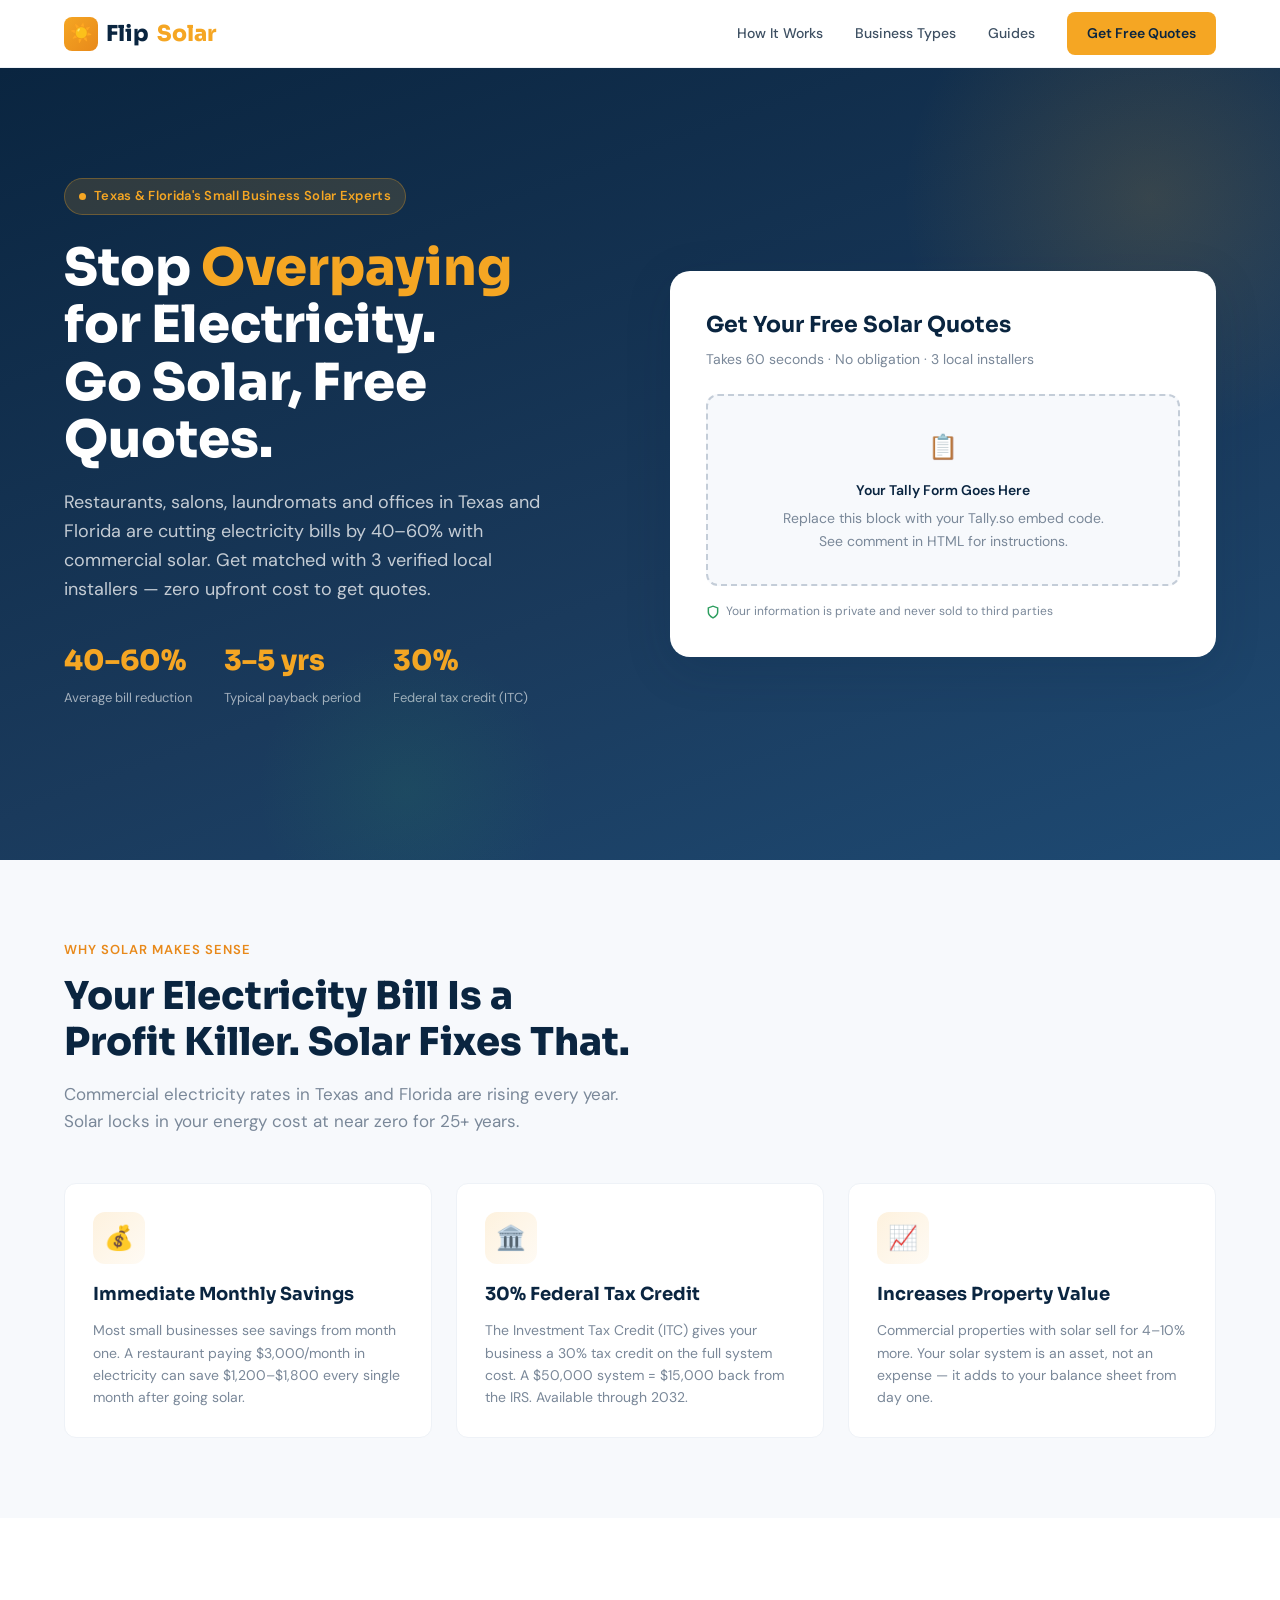
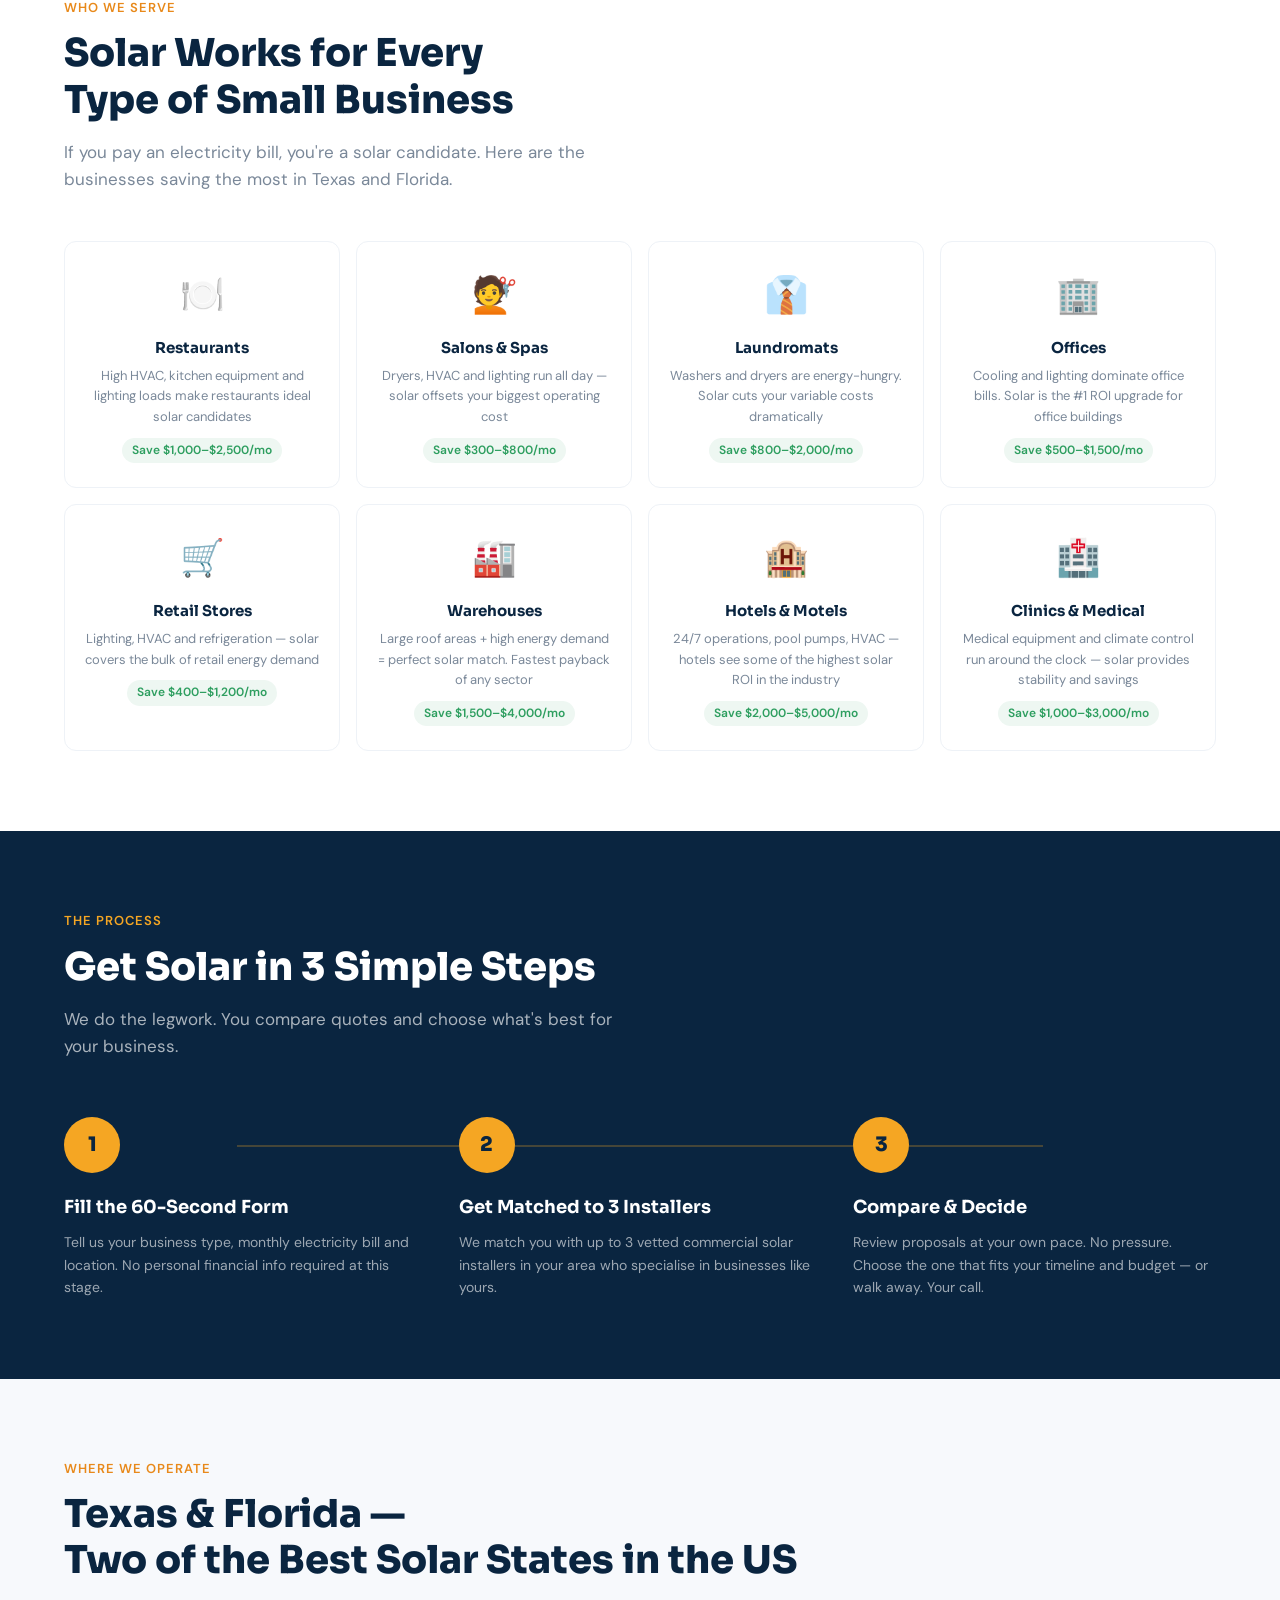
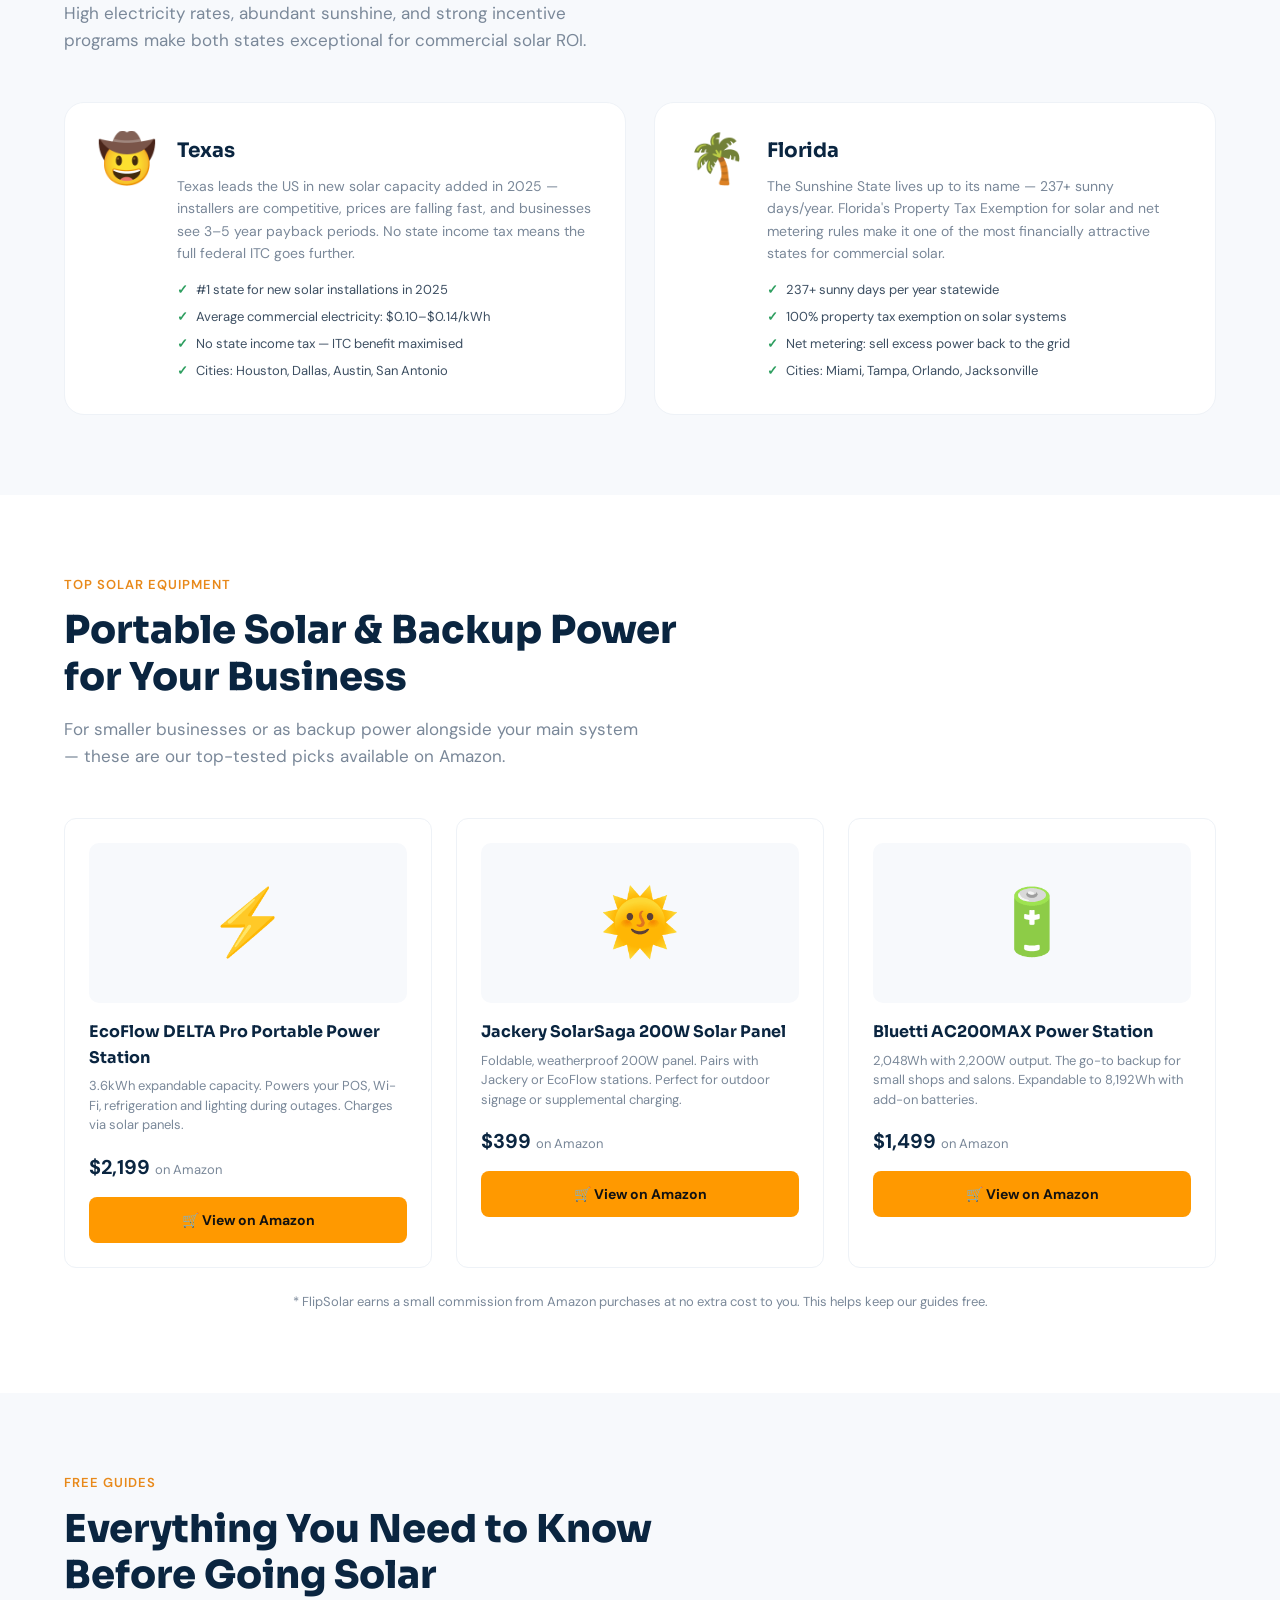
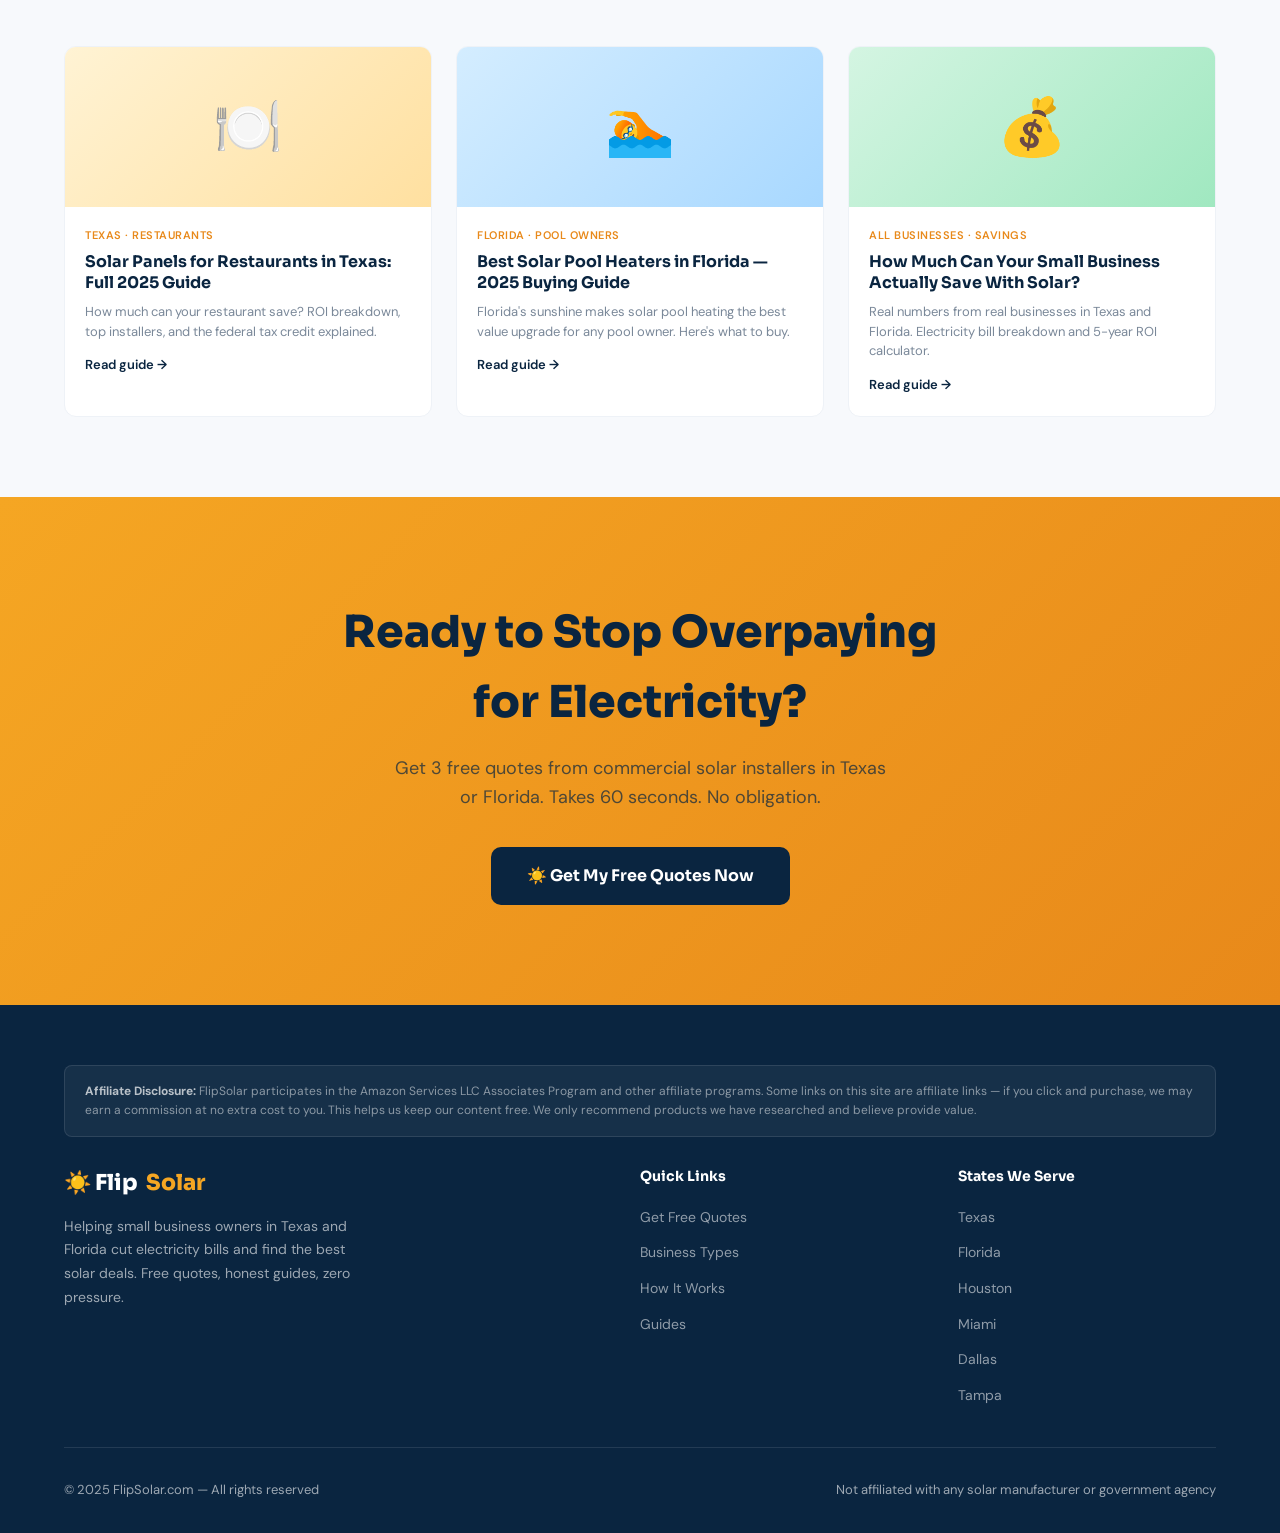
==== index.html @ eba61621 "Add files via upload" ====
<!DOCTYPE html>
<html lang="en">
<head>
  <meta charset="UTF-8" />
  <meta name="viewport" content="width=device-width, initial-scale=1.0" />

  <!-- ═══ SEO META ═══ -->
  <title>FlipSolar — Free Solar Quotes for Small Businesses in Texas & Florida</title>
  <meta name="description" content="Cut your business electricity bill by 40–60% with solar. Get 3 free solar installation quotes for restaurants, salons, laundromats, and offices in Texas and Florida. No upfront cost." />
  <meta name="keywords" content="solar panels for small business Texas, solar energy Florida small business, commercial solar quotes, restaurant solar panels, solar installer Texas, business electricity savings solar" />
  <meta name="robots" content="index, follow" />
  <link rel="canonical" href="https://flipsolar.com/" />

  <!-- Open Graph -->
  <meta property="og:title" content="FlipSolar — Solar Deals for Small Businesses in Texas & Florida" />
  <meta property="og:description" content="Get 3 free solar quotes and cut your business electricity bill by 40–60%. Serving restaurants, salons, offices and more." />
  <meta property="og:url" content="https://flipsolar.com/" />
  <meta property="og:type" content="website" />
  <meta property="og:image" content="https://flipsolar.com/images/og-image.png" />

  <!-- Twitter Card -->
  <meta name="twitter:card" content="summary_large_image" />
  <meta name="twitter:title" content="FlipSolar — Free Solar Quotes for Small Businesses" />
  <meta name="twitter:description" content="Cut your business electricity bill by 40–60% with solar. Get 3 free quotes today." />

  <!-- Schema.org LocalBusiness + WebSite -->
  <script type="application/ld+json">
  {
    "@context": "https://schema.org",
    "@graph": [
      {
        "@type": "WebSite",
        "name": "FlipSolar",
        "url": "https://flipsolar.com",
        "description": "Solar panel deals and free quote service for small businesses in Texas and Florida",
        "potentialAction": {
          "@type": "SearchAction",
          "target": "https://flipsolar.com/blog/?q={search_term_string}",
          "query-input": "required name=search_term_string"
        }
      },
      {
        "@type": "Organization",
        "name": "FlipSolar",
        "url": "https://flipsolar.com",
        "logo": "https://flipsolar.com/images/logo.png",
        "sameAs": []
      }
    ]
  }
  </script>

  <link rel="stylesheet" href="css/style.css" />
  <link rel="icon" href="data:image/svg+xml,<svg xmlns='http://www.w3.org/2000/svg' viewBox='0 0 100 100'><text y='.9em' font-size='90'>☀️</text></svg>" />
</head>
<body>

<!-- ═══ NAV ═══ -->
<nav aria-label="Main navigation">
  <a href="/" class="nav-logo">
    <div class="logo-icon">☀️</div>
    Flip<span>Solar</span>
  </a>
  <div class="nav-links">
    <a href="#how-it-works">How It Works</a>
    <a href="#businesses">Business Types</a>
    <a href="blog/solar-panels-restaurants-texas.html">Guides</a>
    <a href="#get-quotes" class="nav-cta">Get Free Quotes</a>
  </div>
</nav>

<!-- ═══ HERO ═══ -->
<section class="hero" aria-labelledby="hero-heading">
  <div class="hero-content">
    <div class="hero-badge">
      <span class="dot"></span>
      Texas &amp; Florida's Small Business Solar Experts
    </div>

    <h1 id="hero-heading">
      Stop <em>Overpaying</em><br/>
      for Electricity.<br/>
      Go Solar, Free Quotes.
    </h1>

    <p class="hero-sub">
      Restaurants, salons, laundromats and offices in Texas and Florida are cutting electricity bills by 40–60% with commercial solar. Get matched with 3 verified local installers — zero upfront cost to get quotes.
    </p>

    <div class="hero-stats" role="list">
      <div class="hero-stat" role="listitem">
        <span class="val">40–60%</span>
        <span class="label">Average bill reduction</span>
      </div>
      <div class="hero-stat" role="listitem">
        <span class="val">3–5 yrs</span>
        <span class="label">Typical payback period</span>
      </div>
      <div class="hero-stat" role="listitem">
        <span class="val">30%</span>
        <span class="label">Federal tax credit (ITC)</span>
      </div>
    </div>
  </div>

  <!-- LEAD FORM CARD -->
  <div class="form-card" id="get-quotes">
    <div class="form-card-head">
      <h2>Get Your Free Solar Quotes</h2>
      <p>Takes 60 seconds · No obligation · 3 local installers</p>
    </div>

    <!--
      REPLACE THIS BLOCK WITH YOUR TALLY EMBED:
      1. Go to tally.so and create your form
      2. Click Share → Embed → copy the <script> tag
      3. Delete the placeholder div below and paste your script here

      Example:
      <script src="https://tally.so/widgets/embed.js"></script>
      <div data-tally-src="https://tally.so/r/YOURFORMID" ...></div>
    -->
    <div class="tally-embed-placeholder" role="form" aria-label="Solar quote request form">
      <p style="font-size:24px;margin-bottom:12px">📋</p>
      <p style="font-weight:600;color:#0A2540;margin-bottom:6px">Your Tally Form Goes Here</p>
      <p>Replace this block with your Tally.so embed code.<br/>See comment in HTML for instructions.</p>
    </div>

    <div class="form-trust">
      <svg width="14" height="14" viewBox="0 0 24 24" fill="none" stroke="currentColor" stroke-width="2.5" aria-hidden="true"><path d="M12 22s8-4 8-10V5l-8-3-8 3v7c0 6 8 10 8 10z"/></svg>
      Your information is private and never sold to third parties
    </div>
  </div>
</section>

<!-- ═══ WHY SOLAR FOR YOUR BUSINESS ═══ -->
<section class="why-solar" aria-labelledby="why-heading">
  <div class="section-label">Why Solar Makes Sense</div>
  <h2 class="section-title" id="why-heading">Your Electricity Bill Is a<br/>Profit Killer. Solar Fixes That.</h2>
  <p class="section-sub">Commercial electricity rates in Texas and Florida are rising every year. Solar locks in your energy cost at near zero for 25+ years.</p>

  <div class="why-grid" role="list">
    <div class="why-card" role="listitem">
      <div class="why-icon" aria-hidden="true">💰</div>
      <h3>Immediate Monthly Savings</h3>
      <p>Most small businesses see savings from month one. A restaurant paying $3,000/month in electricity can save $1,200–$1,800 every single month after going solar.</p>
    </div>
    <div class="why-card" role="listitem">
      <div class="why-icon" aria-hidden="true">🏛️</div>
      <h3>30% Federal Tax Credit</h3>
      <p>The Investment Tax Credit (ITC) gives your business a 30% tax credit on the full system cost. A $50,000 system = $15,000 back from the IRS. Available through 2032.</p>
    </div>
    <div class="why-card" role="listitem">
      <div class="why-icon" aria-hidden="true">📈</div>
      <h3>Increases Property Value</h3>
      <p>Commercial properties with solar sell for 4–10% more. Your solar system is an asset, not an expense — it adds to your balance sheet from day one.</p>
    </div>
  </div>
</section>

<!-- ═══ BUSINESS TYPES ═══ -->
<section id="businesses" aria-labelledby="biz-heading">
  <div class="section-label">Who We Serve</div>
  <h2 class="section-title" id="biz-heading">Solar Works for Every<br/>Type of Small Business</h2>
  <p class="section-sub">If you pay an electricity bill, you're a solar candidate. Here are the businesses saving the most in Texas and Florida.</p>

  <div class="biz-grid" role="list">
    <div class="biz-card" role="listitem">
      <div class="icon" aria-hidden="true">🍽️</div>
      <h3>Restaurants</h3>
      <p>High HVAC, kitchen equipment and lighting loads make restaurants ideal solar candidates</p>
      <span class="saving">Save $1,000–$2,500/mo</span>
    </div>
    <div class="biz-card" role="listitem">
      <div class="icon" aria-hidden="true">💇</div>
      <h3>Salons &amp; Spas</h3>
      <p>Dryers, HVAC and lighting run all day — solar offsets your biggest operating cost</p>
      <span class="saving">Save $300–$800/mo</span>
    </div>
    <div class="biz-card" role="listitem">
      <div class="icon" aria-hidden="true">👔</div>
      <h3>Laundromats</h3>
      <p>Washers and dryers are energy-hungry. Solar cuts your variable costs dramatically</p>
      <span class="saving">Save $800–$2,000/mo</span>
    </div>
    <div class="biz-card" role="listitem">
      <div class="icon" aria-hidden="true">🏢</div>
      <h3>Offices</h3>
      <p>Cooling and lighting dominate office bills. Solar is the #1 ROI upgrade for office buildings</p>
      <span class="saving">Save $500–$1,500/mo</span>
    </div>
    <div class="biz-card" role="listitem">
      <div class="icon" aria-hidden="true">🛒</div>
      <h3>Retail Stores</h3>
      <p>Lighting, HVAC and refrigeration — solar covers the bulk of retail energy demand</p>
      <span class="saving">Save $400–$1,200/mo</span>
    </div>
    <div class="biz-card" role="listitem">
      <div class="icon" aria-hidden="true">🏭</div>
      <h3>Warehouses</h3>
      <p>Large roof areas + high energy demand = perfect solar match. Fastest payback of any sector</p>
      <span class="saving">Save $1,500–$4,000/mo</span>
    </div>
    <div class="biz-card" role="listitem">
      <div class="icon" aria-hidden="true">🏨</div>
      <h3>Hotels &amp; Motels</h3>
      <p>24/7 operations, pool pumps, HVAC — hotels see some of the highest solar ROI in the industry</p>
      <span class="saving">Save $2,000–$5,000/mo</span>
    </div>
    <div class="biz-card" role="listitem">
      <div class="icon" aria-hidden="true">🏥</div>
      <h3>Clinics &amp; Medical</h3>
      <p>Medical equipment and climate control run around the clock — solar provides stability and savings</p>
      <span class="saving">Save $1,000–$3,000/mo</span>
    </div>
  </div>
</section>

<!-- ═══ HOW IT WORKS ═══ -->
<section class="how" id="how-it-works" aria-labelledby="how-heading">
  <div class="section-label">The Process</div>
  <h2 class="section-title" id="how-heading">Get Solar in 3 Simple Steps</h2>
  <p class="section-sub">We do the legwork. You compare quotes and choose what's best for your business.</p>

  <div class="steps">
    <div class="step">
      <div class="step-num" aria-hidden="true">1</div>
      <h3>Fill the 60-Second Form</h3>
      <p>Tell us your business type, monthly electricity bill and location. No personal financial info required at this stage.</p>
    </div>
    <div class="step">
      <div class="step-num" aria-hidden="true">2</div>
      <h3>Get Matched to 3 Installers</h3>
      <p>We match you with up to 3 vetted commercial solar installers in your area who specialise in businesses like yours.</p>
    </div>
    <div class="step">
      <div class="step-num" aria-hidden="true">3</div>
      <h3>Compare &amp; Decide</h3>
      <p>Review proposals at your own pace. No pressure. Choose the one that fits your timeline and budget — or walk away. Your call.</p>
    </div>
  </div>
</section>

<!-- ═══ STATES ═══ -->
<section class="states" aria-labelledby="states-heading">
  <div class="section-label">Where We Operate</div>
  <h2 class="section-title" id="states-heading">Texas &amp; Florida —<br/>Two of the Best Solar States in the US</h2>
  <p class="section-sub">High electricity rates, abundant sunshine, and strong incentive programs make both states exceptional for commercial solar ROI.</p>

  <div class="states-grid">
    <article class="state-card">
      <div class="state-flag" aria-hidden="true">🤠</div>
      <div>
        <h3>Texas</h3>
        <p>Texas leads the US in new solar capacity added in 2025 — installers are competitive, prices are falling fast, and businesses see 3–5 year payback periods. No state income tax means the full federal ITC goes further.</p>
        <div class="state-facts" role="list">
          <div class="state-fact" role="listitem">#1 state for new solar installations in 2025</div>
          <div class="state-fact" role="listitem">Average commercial electricity: $0.10–$0.14/kWh</div>
          <div class="state-fact" role="listitem">No state income tax — ITC benefit maximised</div>
          <div class="state-fact" role="listitem">Cities: Houston, Dallas, Austin, San Antonio</div>
        </div>
      </div>
    </article>

    <article class="state-card">
      <div class="state-flag" aria-hidden="true">🌴</div>
      <div>
        <h3>Florida</h3>
        <p>The Sunshine State lives up to its name — 237+ sunny days/year. Florida's Property Tax Exemption for solar and net metering rules make it one of the most financially attractive states for commercial solar.</p>
        <div class="state-facts" role="list">
          <div class="state-fact" role="listitem">237+ sunny days per year statewide</div>
          <div class="state-fact" role="listitem">100% property tax exemption on solar systems</div>
          <div class="state-fact" role="listitem">Net metering: sell excess power back to the grid</div>
          <div class="state-fact" role="listitem">Cities: Miami, Tampa, Orlando, Jacksonville</div>
        </div>
      </div>
    </article>
  </div>
</section>

<!-- ═══ AFFILIATE PRODUCTS ═══ -->
<section class="products" aria-labelledby="products-heading">
  <div class="section-label">Top Solar Equipment</div>
  <h2 class="section-title" id="products-heading">Portable Solar &amp; Backup Power<br/>for Your Business</h2>
  <p class="section-sub">For smaller businesses or as backup power alongside your main system — these are our top-tested picks available on Amazon.</p>

  <div class="products-grid">

    <article class="product-card">
      <div class="product-img" aria-hidden="true">⚡</div>
      <h3>EcoFlow DELTA Pro Portable Power Station</h3>
      <p class="desc">3.6kWh expandable capacity. Powers your POS, Wi-Fi, refrigeration and lighting during outages. Charges via solar panels.</p>
      <div class="price">$2,199 <span>on Amazon</span></div>
      <!--
        AMAZON AFFILIATE LINK:
        Replace YOUR_AFFILIATE_TAG with your Amazon Associates tag
        Replace ASIN with the actual product ASIN from Amazon
        Example ASIN for EcoFlow DELTA Pro: B09STZTLGN
      -->
      <a href="https://www.amazon.com/dp/B09STZTLGN?tag=YOUR_AFFILIATE_TAG"
         class="btn-amazon"
         target="_blank"
         rel="noopener sponsored"
         aria-label="Buy EcoFlow DELTA Pro on Amazon">
        🛒 View on Amazon
      </a>
    </article>

    <article class="product-card">
      <div class="product-img" aria-hidden="true">🌞</div>
      <h3>Jackery SolarSaga 200W Solar Panel</h3>
      <p class="desc">Foldable, weatherproof 200W panel. Pairs with Jackery or EcoFlow stations. Perfect for outdoor signage or supplemental charging.</p>
      <div class="price">$399 <span>on Amazon</span></div>
      <!--
        AMAZON AFFILIATE LINK:
        Replace YOUR_AFFILIATE_TAG with your Amazon Associates tag
        Replace ASIN with actual product ASIN
        Example ASIN for Jackery SolarSaga 200W: B09SJMGHL4
      -->
      <a href="https://www.amazon.com/dp/B09SJMGHL4?tag=YOUR_AFFILIATE_TAG"
         class="btn-amazon"
         target="_blank"
         rel="noopener sponsored"
         aria-label="Buy Jackery SolarSaga 200W on Amazon">
        🛒 View on Amazon
      </a>
    </article>

    <article class="product-card">
      <div class="product-img" aria-hidden="true">🔋</div>
      <h3>Bluetti AC200MAX Power Station</h3>
      <p class="desc">2,048Wh with 2,200W output. The go-to backup for small shops and salons. Expandable to 8,192Wh with add-on batteries.</p>
      <div class="price">$1,499 <span>on Amazon</span></div>
      <!--
        AMAZON AFFILIATE LINK:
        Replace YOUR_AFFILIATE_TAG with your Amazon Associates tag
        Replace ASIN with actual product ASIN
        Example ASIN for Bluetti AC200MAX: B09NCJPBMT
      -->
      <a href="https://www.amazon.com/dp/B09NCJPBMT?tag=YOUR_AFFILIATE_TAG"
         class="btn-amazon"
         target="_blank"
         rel="noopener sponsored"
         aria-label="Buy Bluetti AC200MAX on Amazon">
        🛒 View on Amazon
      </a>
    </article>

  </div>

  <p style="text-align:center;margin-top:24px;font-size:13px;color:var(--grey-500);">
    * FlipSolar earns a small commission from Amazon purchases at no extra cost to you. This helps keep our guides free.
  </p>
</section>

<!-- ═══ BLOG / GUIDES ═══ -->
<section class="blog" aria-labelledby="blog-heading">
  <div class="section-label">Free Guides</div>
  <h2 class="section-title" id="blog-heading">Everything You Need to Know<br/>Before Going Solar</h2>

  <div class="blog-grid">
    <a href="blog/solar-panels-restaurants-texas.html" class="blog-card" aria-label="Read guide: Solar Panels for Restaurants in Texas">
      <div class="blog-thumb t1" aria-hidden="true">🍽️</div>
      <div class="blog-body">
        <div class="blog-tag">Texas · Restaurants</div>
        <h3>Solar Panels for Restaurants in Texas: Full 2025 Guide</h3>
        <p>How much can your restaurant save? ROI breakdown, top installers, and the federal tax credit explained.</p>
        <span class="blog-read">Read guide →</span>
      </div>
    </a>

    <a href="blog/solar-pool-heater-florida-2025.html" class="blog-card" aria-label="Read guide: Solar Pool Heaters in Florida">
      <div class="blog-thumb t2" aria-hidden="true">🏊</div>
      <div class="blog-body">
        <div class="blog-tag">Florida · Pool Owners</div>
        <h3>Best Solar Pool Heaters in Florida — 2025 Buying Guide</h3>
        <p>Florida's sunshine makes solar pool heating the best value upgrade for any pool owner. Here's what to buy.</p>
        <span class="blog-read">Read guide →</span>
      </div>
    </a>

    <a href="blog/solar-savings-small-business.html" class="blog-card" aria-label="Read guide: How much can your small business save with solar?">
      <div class="blog-thumb t3" aria-hidden="true">💰</div>
      <div class="blog-body">
        <div class="blog-tag">All Businesses · Savings</div>
        <h3>How Much Can Your Small Business Actually Save With Solar?</h3>
        <p>Real numbers from real businesses in Texas and Florida. Electricity bill breakdown and 5-year ROI calculator.</p>
        <span class="blog-read">Read guide →</span>
      </div>
    </a>
  </div>
</section>

<!-- ═══ CTA SECTION ═══ -->
<section class="cta-section" aria-labelledby="cta-heading">
  <h2 id="cta-heading">Ready to Stop Overpaying<br/>for Electricity?</h2>
  <p>Get 3 free quotes from commercial solar installers in Texas or Florida. Takes 60 seconds. No obligation.</p>
  <a href="#get-quotes" class="btn-primary" aria-label="Get free solar quotes now">
    ☀️ Get My Free Quotes Now
  </a>
</section>

<!-- ═══ FOOTER ═══ -->
<footer>
  <div class="affiliate-disclosure">
    <strong style="color:rgba(255,255,255,0.7)">Affiliate Disclosure:</strong> FlipSolar participates in the Amazon Services LLC Associates Program and other affiliate programs. Some links on this site are affiliate links — if you click and purchase, we may earn a commission at no extra cost to you. This helps us keep our content free. We only recommend products we have researched and believe provide value.
  </div>

  <div class="footer-top">
    <div>
      <a href="/" class="footer-logo">☀️ Flip<span>Solar</span></a>
      <p class="footer-desc">Helping small business owners in Texas and Florida cut electricity bills and find the best solar deals. Free quotes, honest guides, zero pressure.</p>
    </div>
    <div>
      <h4>Quick Links</h4>
      <ul>
        <li><a href="#get-quotes">Get Free Quotes</a></li>
        <li><a href="#businesses">Business Types</a></li>
        <li><a href="#how-it-works">How It Works</a></li>
        <li><a href="blog/solar-panels-restaurants-texas.html">Guides</a></li>
      </ul>
    </div>
    <div>
      <h4>States We Serve</h4>
      <ul>
        <li><a href="blog/solar-panels-restaurants-texas.html">Texas</a></li>
        <li><a href="blog/solar-pool-heater-florida-2025.html">Florida</a></li>
        <li><a href="#get-quotes">Houston</a></li>
        <li><a href="#get-quotes">Miami</a></li>
        <li><a href="#get-quotes">Dallas</a></li>
        <li><a href="#get-quotes">Tampa</a></li>
      </ul>
    </div>
  </div>

  <div class="footer-bottom">
    <span>© 2025 FlipSolar.com — All rights reserved</span>
    <span>Not affiliated with any solar manufacturer or government agency</span>
  </div>
</footer>

</body>
</html>
---- css/style.css ----
@import url('https://fonts.googleapis.com/css2?family=Sora:wght@300;400;500;600;700;800&family=DM+Sans:ital,opsz,wght@0,9..40,300;0,9..40,400;0,9..40,500;1,9..40,300&display=swap');

:root {
  --sun: #F5A623;
  --sun-deep: #E8891A;
  --sky: #0A2540;
  --sky-mid: #1a3a5c;
  --grass: #2D9E5F;
  --grass-light: #3dbf74;
  --white: #FFFFFF;
  --off-white: #F7F9FC;
  --grey-100: #EEF2F7;
  --grey-300: #C4CDD8;
  --grey-500: #7A8899;
  --grey-700: #3D4F62;
  --text: #0A2540;
  --radius: 12px;
  --radius-lg: 20px;
  --shadow: 0 4px 24px rgba(10,37,64,0.08);
  --shadow-lg: 0 12px 48px rgba(10,37,64,0.14);
}

*, *::before, *::after { box-sizing: border-box; margin: 0; padding: 0; }

html { scroll-behavior: smooth; }

body {
  font-family: 'DM Sans', sans-serif;
  color: var(--text);
  background: var(--white);
  line-height: 1.6;
  -webkit-font-smoothing: antialiased;
}

/* ── NAV ── */
nav {
  position: sticky;
  top: 0;
  z-index: 100;
  background: rgba(255,255,255,0.95);
  backdrop-filter: blur(12px);
  border-bottom: 1px solid var(--grey-100);
  padding: 0 5%;
  display: flex;
  align-items: center;
  justify-content: space-between;
  height: 68px;
}

.nav-logo {
  font-family: 'Sora', sans-serif;
  font-weight: 800;
  font-size: 22px;
  color: var(--sky);
  text-decoration: none;
  display: flex;
  align-items: center;
  gap: 8px;
}

.nav-logo span { color: var(--sun); }

.nav-logo .logo-icon {
  width: 34px;
  height: 34px;
  background: linear-gradient(135deg, var(--sun), var(--sun-deep));
  border-radius: 8px;
  display: flex;
  align-items: center;
  justify-content: center;
  font-size: 18px;
}

.nav-links { display: flex; align-items: center; gap: 32px; }

.nav-links a {
  font-size: 14px;
  font-weight: 500;
  color: var(--grey-700);
  text-decoration: none;
  transition: color 0.2s;
}

.nav-links a:hover { color: var(--sky); }

.nav-cta {
  background: var(--sun) !important;
  color: var(--sky) !important;
  padding: 10px 20px;
  border-radius: 8px;
  font-weight: 600 !important;
  font-size: 14px !important;
  transition: background 0.2s !important;
}

.nav-cta:hover { background: var(--sun-deep) !important; }

/* ── HERO ── */
.hero {
  background: linear-gradient(160deg, var(--sky) 0%, var(--sky-mid) 60%, #1e4a73 100%);
  min-height: 88vh;
  display: grid;
  grid-template-columns: 1fr 1fr;
  align-items: center;
  gap: 60px;
  padding: 80px 5% 80px;
  position: relative;
  overflow: hidden;
}

.hero::before {
  content: '';
  position: absolute;
  top: -120px;
  right: -120px;
  width: 500px;
  height: 500px;
  background: radial-gradient(circle, rgba(245,166,35,0.15) 0%, transparent 70%);
  pointer-events: none;
}

.hero::after {
  content: '';
  position: absolute;
  bottom: -80px;
  left: 20%;
  width: 300px;
  height: 300px;
  background: radial-gradient(circle, rgba(45,158,95,0.12) 0%, transparent 70%);
  pointer-events: none;
}

.hero-badge {
  display: inline-flex;
  align-items: center;
  gap: 8px;
  background: rgba(245,166,35,0.15);
  border: 1px solid rgba(245,166,35,0.3);
  color: var(--sun);
  font-size: 13px;
  font-weight: 600;
  padding: 7px 14px;
  border-radius: 50px;
  margin-bottom: 24px;
  letter-spacing: 0.3px;
}

.hero-badge .dot {
  width: 7px;
  height: 7px;
  background: var(--sun);
  border-radius: 50%;
  animation: pulse 2s infinite;
}

@keyframes pulse {
  0%, 100% { opacity: 1; transform: scale(1); }
  50% { opacity: 0.5; transform: scale(0.8); }
}

.hero h1 {
  font-family: 'Sora', sans-serif;
  font-size: clamp(32px, 4vw, 52px);
  font-weight: 800;
  color: var(--white);
  line-height: 1.12;
  margin-bottom: 20px;
}

.hero h1 em {
  font-style: normal;
  color: var(--sun);
}

.hero-sub {
  font-size: 18px;
  color: rgba(255,255,255,0.75);
  max-width: 480px;
  margin-bottom: 36px;
  line-height: 1.6;
}

.hero-stats {
  display: flex;
  gap: 32px;
  margin-bottom: 40px;
}

.hero-stat { }

.hero-stat .val {
  font-family: 'Sora', sans-serif;
  font-size: 28px;
  font-weight: 800;
  color: var(--sun);
  display: block;
}

.hero-stat .label {
  font-size: 13px;
  color: rgba(255,255,255,0.6);
}

/* ── FORM CARD ── */
.form-card {
  background: var(--white);
  border-radius: var(--radius-lg);
  padding: 36px;
  box-shadow: var(--shadow-lg);
  position: relative;
  z-index: 2;
}

.form-card-head {
  margin-bottom: 24px;
}

.form-card-head h2 {
  font-family: 'Sora', sans-serif;
  font-size: 22px;
  font-weight: 700;
  color: var(--sky);
  margin-bottom: 6px;
}

.form-card-head p {
  font-size: 14px;
  color: var(--grey-500);
}

.form-trust {
  display: flex;
  align-items: center;
  gap: 6px;
  font-size: 12px;
  color: var(--grey-500);
  margin-top: 16px;
}

.form-trust svg { color: var(--grass); }

/* ── TALLY EMBED ── */
.tally-embed-placeholder {
  background: var(--off-white);
  border: 2px dashed var(--grey-300);
  border-radius: var(--radius);
  padding: 32px 20px;
  text-align: center;
  color: var(--grey-500);
  font-size: 14px;
}

/* ── SECTION SHARED ── */
section { padding: 80px 5%; }

.section-label {
  font-size: 13px;
  font-weight: 600;
  letter-spacing: 1px;
  text-transform: uppercase;
  color: var(--sun-deep);
  margin-bottom: 12px;
}

.section-title {
  font-family: 'Sora', sans-serif;
  font-size: clamp(26px, 3vw, 40px);
  font-weight: 800;
  color: var(--sky);
  line-height: 1.2;
  margin-bottom: 16px;
}

.section-sub {
  font-size: 17px;
  color: var(--grey-500);
  max-width: 580px;
  line-height: 1.6;
}

/* ── WHY SOLAR ── */
.why-solar { background: var(--off-white); }

.why-grid {
  display: grid;
  grid-template-columns: repeat(3, 1fr);
  gap: 24px;
  margin-top: 48px;
}

.why-card {
  background: var(--white);
  border-radius: var(--radius);
  padding: 28px;
  border: 1px solid var(--grey-100);
  transition: box-shadow 0.3s, transform 0.3s;
}

.why-card:hover {
  box-shadow: var(--shadow);
  transform: translateY(-4px);
}

.why-icon {
  width: 52px;
  height: 52px;
  background: linear-gradient(135deg, rgba(245,166,35,0.15), rgba(245,166,35,0.05));
  border-radius: 12px;
  display: flex;
  align-items: center;
  justify-content: center;
  font-size: 24px;
  margin-bottom: 16px;
}

.why-card h3 {
  font-family: 'Sora', sans-serif;
  font-size: 18px;
  font-weight: 700;
  color: var(--sky);
  margin-bottom: 10px;
}

.why-card p {
  font-size: 14px;
  color: var(--grey-500);
  line-height: 1.6;
}

/* ── BUSINESS TYPES ── */
.biz-grid {
  display: grid;
  grid-template-columns: repeat(4, 1fr);
  gap: 16px;
  margin-top: 48px;
}

.biz-card {
  background: var(--white);
  border: 1px solid var(--grey-100);
  border-radius: var(--radius);
  padding: 24px 20px;
  text-align: center;
  transition: all 0.3s;
  cursor: default;
}

.biz-card:hover {
  border-color: var(--sun);
  box-shadow: 0 0 0 3px rgba(245,166,35,0.1);
  transform: translateY(-3px);
}

.biz-card .icon { font-size: 36px; margin-bottom: 12px; }

.biz-card h3 {
  font-family: 'Sora', sans-serif;
  font-size: 15px;
  font-weight: 700;
  color: var(--sky);
  margin-bottom: 6px;
}

.biz-card p {
  font-size: 13px;
  color: var(--grey-500);
}

.biz-card .saving {
  display: inline-block;
  margin-top: 10px;
  font-size: 12px;
  font-weight: 600;
  color: var(--grass);
  background: rgba(45,158,95,0.08);
  padding: 3px 10px;
  border-radius: 20px;
}

/* ── HOW IT WORKS ── */
.how { background: var(--sky); }

.how .section-title { color: var(--white); }
.how .section-label { color: var(--sun); }
.how .section-sub { color: rgba(255,255,255,0.65); }

.steps {
  display: grid;
  grid-template-columns: repeat(3, 1fr);
  gap: 32px;
  margin-top: 56px;
  position: relative;
}

.steps::before {
  content: '';
  position: absolute;
  top: 28px;
  left: 15%;
  right: 15%;
  height: 2px;
  background: rgba(245,166,35,0.25);
}

.step { position: relative; }

.step-num {
  width: 56px;
  height: 56px;
  background: var(--sun);
  border-radius: 50%;
  display: flex;
  align-items: center;
  justify-content: center;
  font-family: 'Sora', sans-serif;
  font-size: 20px;
  font-weight: 800;
  color: var(--sky);
  margin-bottom: 20px;
}

.step h3 {
  font-family: 'Sora', sans-serif;
  font-size: 18px;
  font-weight: 700;
  color: var(--white);
  margin-bottom: 10px;
}

.step p {
  font-size: 14px;
  color: rgba(255,255,255,0.6);
  line-height: 1.6;
}

/* ── STATES ── */
.states { background: var(--off-white); }

.states-grid {
  display: grid;
  grid-template-columns: 1fr 1fr;
  gap: 28px;
  margin-top: 48px;
}

.state-card {
  background: var(--white);
  border-radius: var(--radius-lg);
  padding: 32px;
  border: 1px solid var(--grey-100);
  display: flex;
  gap: 20px;
  align-items: flex-start;
}

.state-flag {
  font-size: 48px;
  line-height: 1;
}

.state-card h3 {
  font-family: 'Sora', sans-serif;
  font-size: 20px;
  font-weight: 700;
  color: var(--sky);
  margin-bottom: 8px;
}

.state-card p {
  font-size: 14px;
  color: var(--grey-500);
  margin-bottom: 16px;
  line-height: 1.6;
}

.state-facts { display: flex; flex-direction: column; gap: 6px; }

.state-fact {
  display: flex;
  align-items: center;
  gap: 8px;
  font-size: 13px;
  color: var(--grey-700);
}

.state-fact::before {
  content: '✓';
  color: var(--grass);
  font-weight: 700;
}

/* ── PRODUCTS / AFFILIATE ── */
.products { }

.products-grid {
  display: grid;
  grid-template-columns: repeat(3, 1fr);
  gap: 24px;
  margin-top: 48px;
}

.product-card {
  border: 1px solid var(--grey-100);
  border-radius: var(--radius);
  padding: 24px;
  transition: box-shadow 0.3s;
}

.product-card:hover { box-shadow: var(--shadow); }

.product-img {
  background: var(--off-white);
  border-radius: 10px;
  height: 160px;
  display: flex;
  align-items: center;
  justify-content: center;
  font-size: 64px;
  margin-bottom: 16px;
}

.product-card h3 {
  font-family: 'Sora', sans-serif;
  font-size: 16px;
  font-weight: 700;
  color: var(--sky);
  margin-bottom: 6px;
}

.product-card .desc {
  font-size: 13px;
  color: var(--grey-500);
  margin-bottom: 16px;
  line-height: 1.5;
}

.product-card .price {
  font-size: 20px;
  font-weight: 700;
  color: var(--sky);
  margin-bottom: 14px;
}

.product-card .price span {
  font-size: 13px;
  font-weight: 400;
  color: var(--grey-500);
}

.btn-amazon {
  display: flex;
  align-items: center;
  justify-content: center;
  gap: 8px;
  width: 100%;
  background: #FF9900;
  color: #111;
  font-weight: 700;
  font-size: 14px;
  padding: 12px;
  border-radius: 8px;
  text-decoration: none;
  transition: background 0.2s;
}

.btn-amazon:hover { background: #e68900; }

/* ── CTA SECTION ── */
.cta-section {
  background: linear-gradient(135deg, var(--sun) 0%, var(--sun-deep) 100%);
  text-align: center;
  padding: 100px 5%;
}

.cta-section h2 {
  font-family: 'Sora', sans-serif;
  font-size: clamp(28px, 3.5vw, 44px);
  font-weight: 800;
  color: var(--sky);
  margin-bottom: 16px;
}

.cta-section p {
  font-size: 18px;
  color: rgba(10,37,64,0.7);
  max-width: 500px;
  margin: 0 auto 36px;
}

.btn-primary {
  display: inline-flex;
  align-items: center;
  gap: 10px;
  background: var(--sky);
  color: var(--white);
  font-family: 'Sora', sans-serif;
  font-weight: 700;
  font-size: 16px;
  padding: 16px 36px;
  border-radius: 10px;
  text-decoration: none;
  transition: background 0.2s, transform 0.2s;
}

.btn-primary:hover {
  background: var(--sky-mid);
  transform: translateY(-2px);
}

/* ── BLOG SECTION ── */
.blog { background: var(--off-white); }

.blog-grid {
  display: grid;
  grid-template-columns: repeat(3, 1fr);
  gap: 24px;
  margin-top: 48px;
}

.blog-card {
  background: var(--white);
  border-radius: var(--radius);
  overflow: hidden;
  border: 1px solid var(--grey-100);
  transition: box-shadow 0.3s, transform 0.3s;
  text-decoration: none;
  display: block;
}

.blog-card:hover {
  box-shadow: var(--shadow);
  transform: translateY(-4px);
}

.blog-thumb {
  height: 160px;
  display: flex;
  align-items: center;
  justify-content: center;
  font-size: 56px;
}

.blog-thumb.t1 { background: linear-gradient(135deg, #fff3d4, #ffe0a0); }
.blog-thumb.t2 { background: linear-gradient(135deg, #d4edff, #a8d8ff); }
.blog-thumb.t3 { background: linear-gradient(135deg, #d4f5e2, #a0e8c0); }

.blog-body { padding: 20px; }

.blog-tag {
  font-size: 11px;
  font-weight: 600;
  text-transform: uppercase;
  letter-spacing: 0.5px;
  color: var(--sun-deep);
  margin-bottom: 8px;
}

.blog-card h3 {
  font-family: 'Sora', sans-serif;
  font-size: 16px;
  font-weight: 700;
  color: var(--sky);
  margin-bottom: 8px;
  line-height: 1.3;
}

.blog-card p {
  font-size: 13px;
  color: var(--grey-500);
  line-height: 1.5;
}

.blog-read {
  display: inline-flex;
  align-items: center;
  gap: 6px;
  margin-top: 14px;
  font-size: 13px;
  font-weight: 600;
  color: var(--sky);
}

/* ── FOOTER ── */
footer {
  background: var(--sky);
  color: rgba(255,255,255,0.6);
  padding: 60px 5% 32px;
}

.footer-top {
  display: grid;
  grid-template-columns: 2fr 1fr 1fr;
  gap: 60px;
  padding-bottom: 40px;
  border-bottom: 1px solid rgba(255,255,255,0.1);
  margin-bottom: 32px;
}

.footer-logo {
  font-family: 'Sora', sans-serif;
  font-size: 22px;
  font-weight: 800;
  color: var(--white);
  display: flex;
  align-items: center;
  gap: 8px;
  margin-bottom: 14px;
  text-decoration: none;
}

.footer-logo span { color: var(--sun); }

.footer-desc { font-size: 14px; line-height: 1.7; max-width: 300px; }

footer h4 {
  font-family: 'Sora', sans-serif;
  font-size: 14px;
  font-weight: 700;
  color: var(--white);
  margin-bottom: 16px;
}

footer ul { list-style: none; display: flex; flex-direction: column; gap: 10px; }

footer ul li a {
  font-size: 14px;
  color: rgba(255,255,255,0.55);
  text-decoration: none;
  transition: color 0.2s;
}

footer ul li a:hover { color: var(--sun); }

.footer-bottom {
  display: flex;
  justify-content: space-between;
  align-items: center;
  font-size: 13px;
}

.affiliate-disclosure {
  background: rgba(255,255,255,0.05);
  border: 1px solid rgba(255,255,255,0.1);
  border-radius: 8px;
  padding: 16px 20px;
  font-size: 12px;
  line-height: 1.6;
  margin-bottom: 28px;
  color: rgba(255,255,255,0.5);
}

/* ── ARTICLE PAGE ── */
.article-hero {
  background: linear-gradient(160deg, var(--sky) 0%, var(--sky-mid) 100%);
  padding: 60px 5% 80px;
}

.article-hero .breadcrumb {
  font-size: 13px;
  color: rgba(255,255,255,0.5);
  margin-bottom: 20px;
}

.article-hero .breadcrumb a {
  color: rgba(255,255,255,0.5);
  text-decoration: none;
}

.article-hero .breadcrumb a:hover { color: var(--sun); }

.article-hero h1 {
  font-family: 'Sora', sans-serif;
  font-size: clamp(28px, 4vw, 48px);
  font-weight: 800;
  color: var(--white);
  line-height: 1.15;
  max-width: 800px;
  margin-bottom: 16px;
}

.article-meta {
  display: flex;
  gap: 20px;
  font-size: 13px;
  color: rgba(255,255,255,0.55);
  flex-wrap: wrap;
}

.article-layout {
  display: grid;
  grid-template-columns: minmax(0, 1fr) 340px;
  gap: 48px;
  padding: 60px 5%;
  max-width: 1200px;
  margin: 0 auto;
}

.article-body h2 {
  font-family: 'Sora', sans-serif;
  font-size: 26px;
  font-weight: 700;
  color: var(--sky);
  margin: 40px 0 16px;
}

.article-body h3 {
  font-family: 'Sora', sans-serif;
  font-size: 20px;
  font-weight: 700;
  color: var(--sky);
  margin: 28px 0 12px;
}

.article-body p {
  font-size: 16px;
  line-height: 1.8;
  color: var(--grey-700);
  margin-bottom: 20px;
}

.article-body ul, .article-body ol {
  padding-left: 20px;
  margin-bottom: 20px;
}

.article-body li {
  font-size: 16px;
  line-height: 1.7;
  color: var(--grey-700);
  margin-bottom: 8px;
}

.article-body .callout {
  background: linear-gradient(135deg, rgba(245,166,35,0.08), rgba(245,166,35,0.04));
  border-left: 4px solid var(--sun);
  border-radius: 0 8px 8px 0;
  padding: 16px 20px;
  margin: 24px 0;
}

.article-body .callout p { margin: 0; font-weight: 500; color: var(--sky); }

.sidebar { position: sticky; top: 80px; height: fit-content; }

.sidebar-card {
  background: var(--off-white);
  border-radius: var(--radius);
  padding: 24px;
  margin-bottom: 20px;
  border: 1px solid var(--grey-100);
}

.sidebar-card h4 {
  font-family: 'Sora', sans-serif;
  font-size: 16px;
  font-weight: 700;
  color: var(--sky);
  margin-bottom: 14px;
}

/* ── RESPONSIVE ── */
@media (max-width: 900px) {
  .hero { grid-template-columns: 1fr; gap: 40px; min-height: auto; padding: 60px 5%; }
  .why-grid { grid-template-columns: 1fr; }
  .biz-grid { grid-template-columns: 1fr 1fr; }
  .steps { grid-template-columns: 1fr; }
  .steps::before { display: none; }
  .states-grid { grid-template-columns: 1fr; }
  .products-grid { grid-template-columns: 1fr; }
  .blog-grid { grid-template-columns: 1fr; }
  .footer-top { grid-template-columns: 1fr; gap: 32px; }
  .article-layout { grid-template-columns: 1fr; }
  .nav-links { display: none; }
}

@media (max-width: 600px) {
  .biz-grid { grid-template-columns: 1fr; }
  .hero-stats { flex-wrap: wrap; gap: 20px; }
}
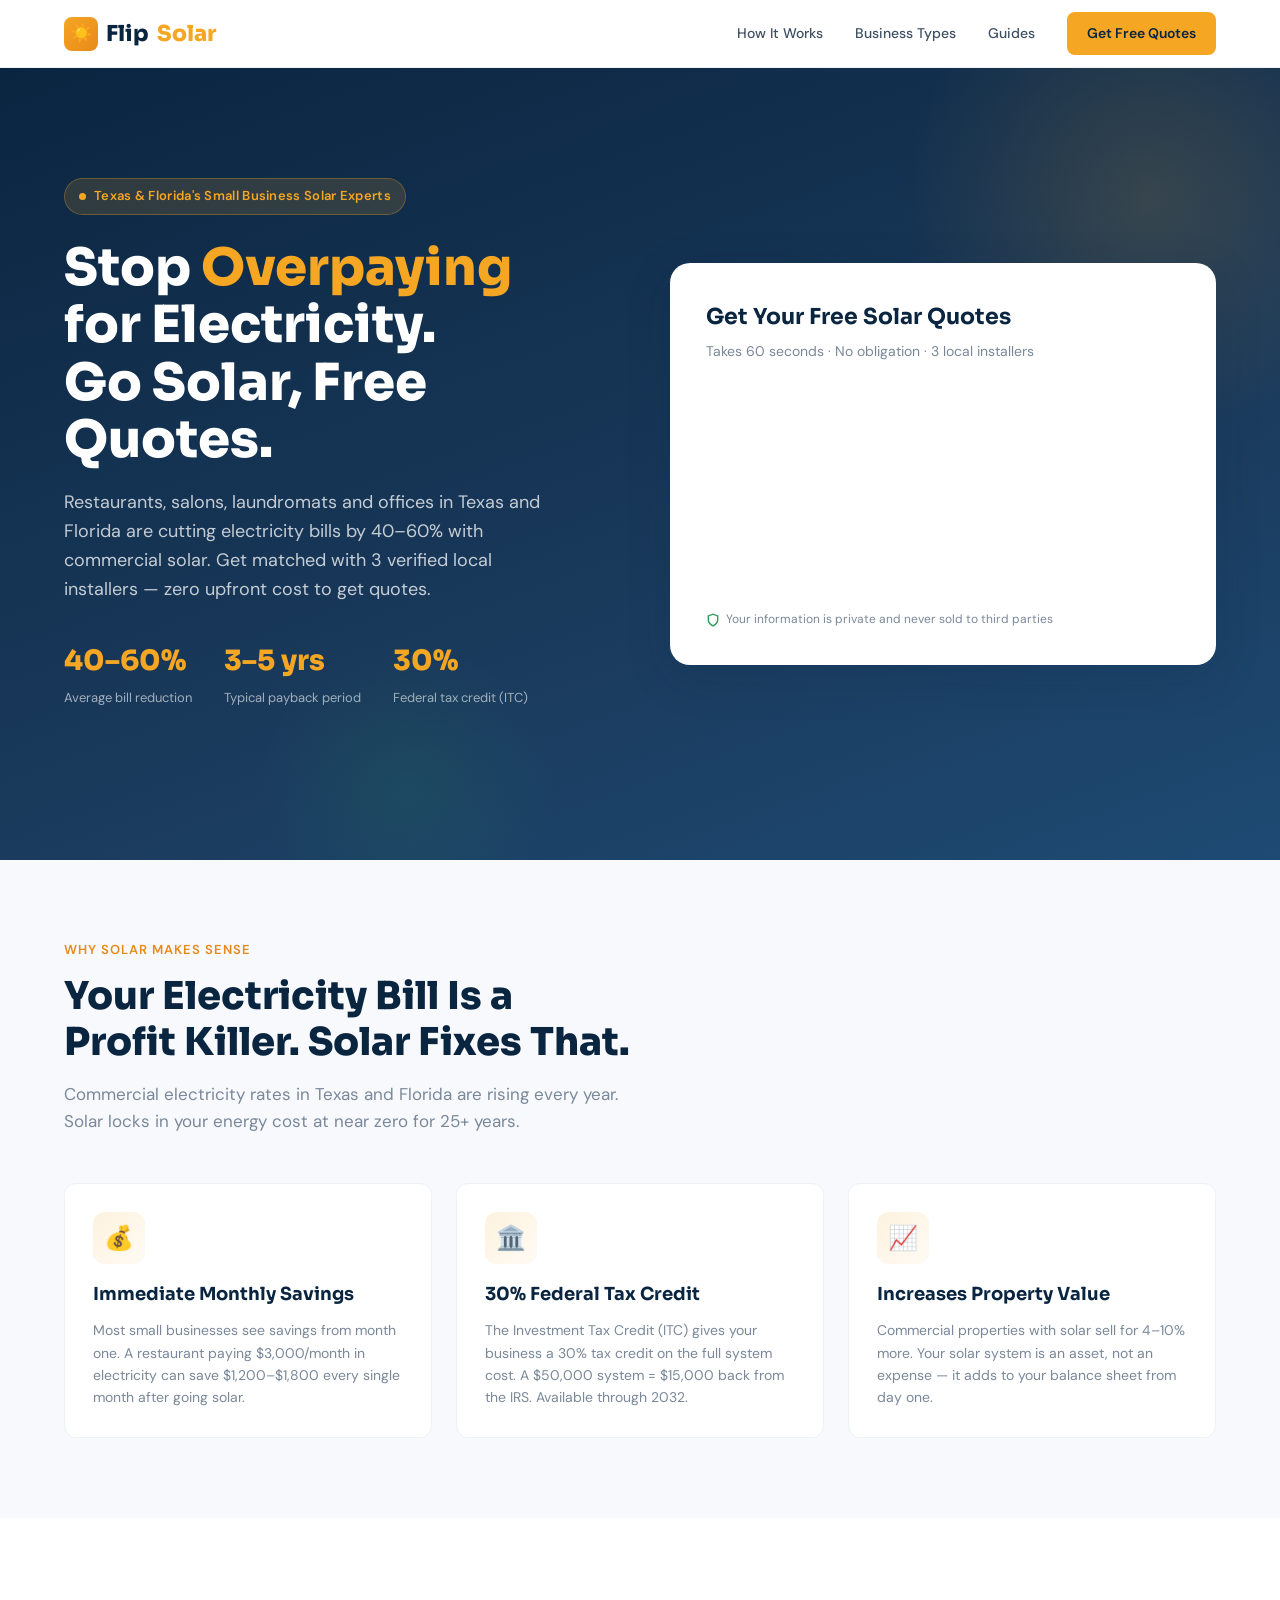
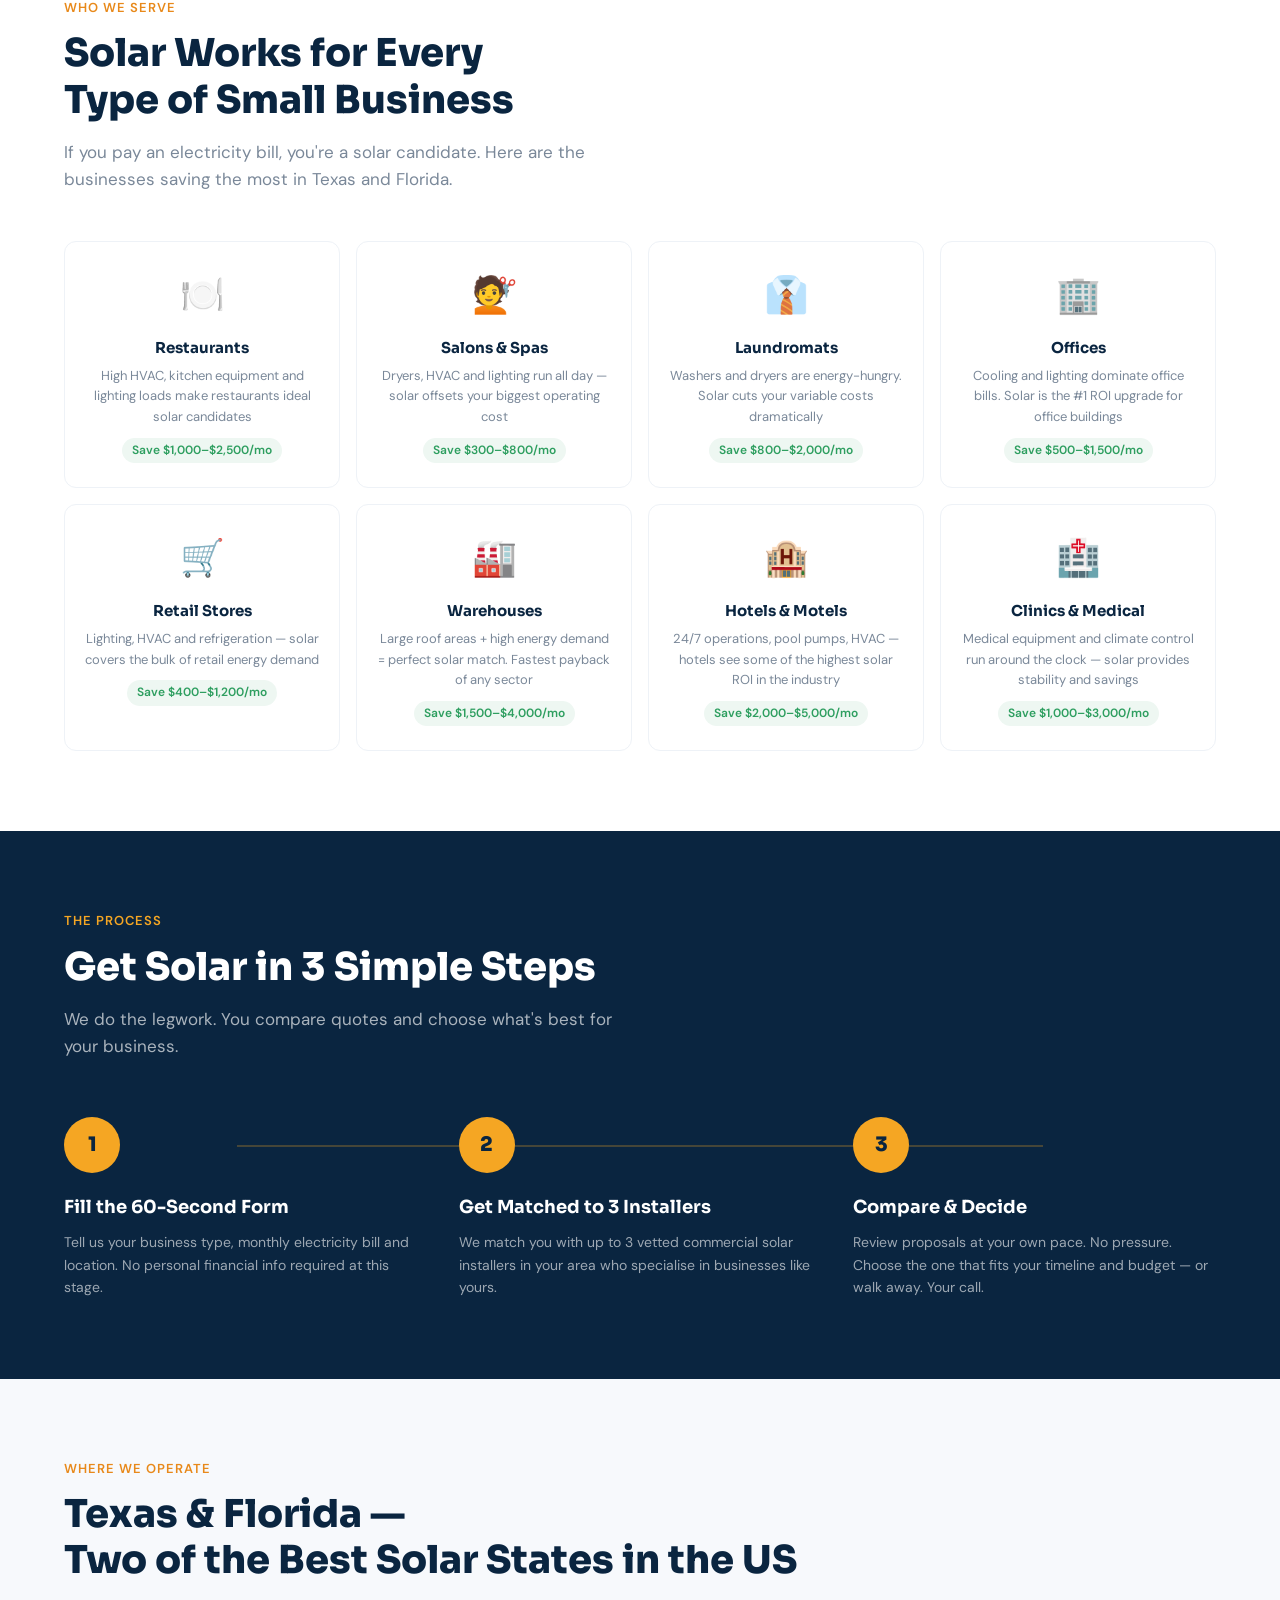
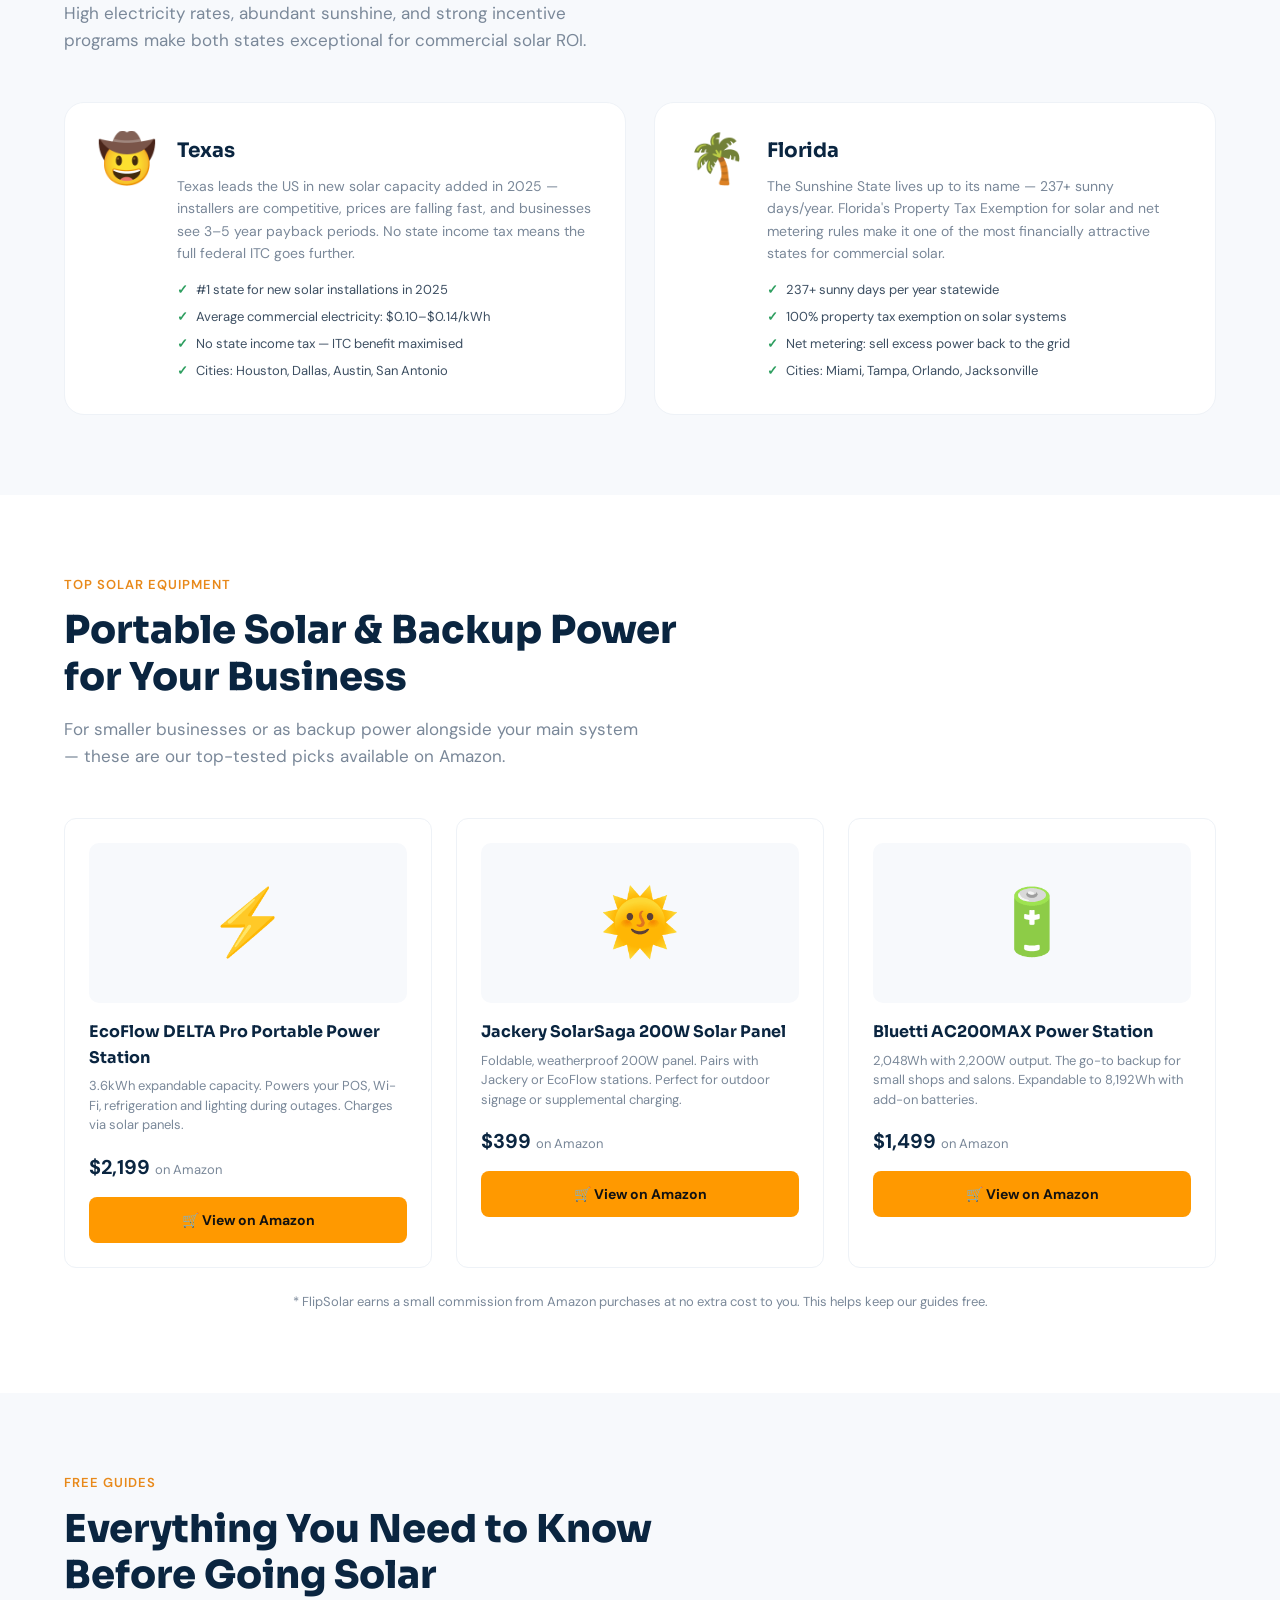
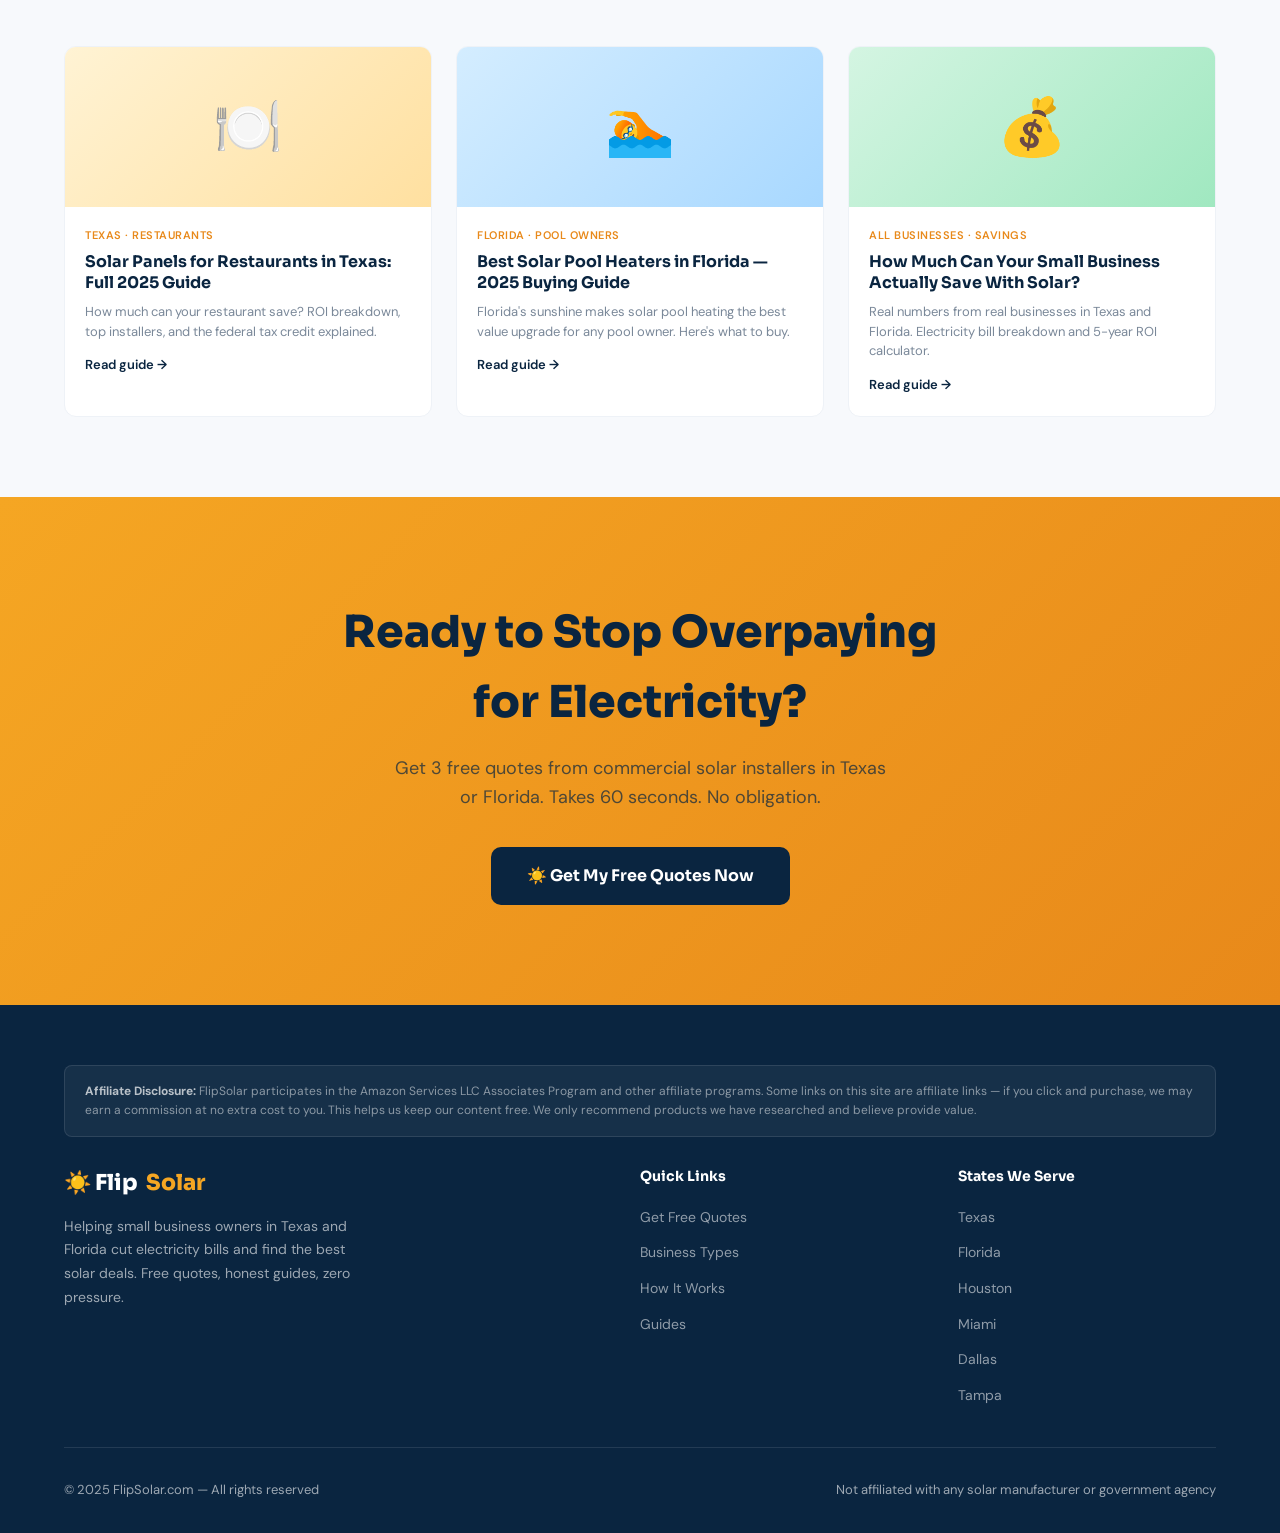
==== commit 459281f1: "Tally.so integrations" ====
--- a/index.html
+++ b/index.html
@@ -120,11 +120,8 @@
       <script src="https://tally.so/widgets/embed.js"></script>
       <div data-tally-src="https://tally.so/r/YOURFORMID" ...></div>
     -->
-    <div class="tally-embed-placeholder" role="form" aria-label="Solar quote request form">
-      <p style="font-size:24px;margin-bottom:12px">📋</p>
-      <p style="font-weight:600;color:#0A2540;margin-bottom:6px">Your Tally Form Goes Here</p>
-      <p>Replace this block with your Tally.so embed code.<br/>See comment in HTML for instructions.</p>
-    </div>
+    <iframe data-tally-src="https://tally.so/embed/68PQWO?alignLeft=1&hideTitle=1&transparentBackground=1&dynamicHeight=1" loading="lazy" width="100%" height="200" frameborder="0" marginheight="0" marginwidth="0" title="FlipSolar Lead Form"></iframe>
+<script>var d=document,w="https://tally.so/widgets/embed.js",v=function(){"undefined"!=typeof Tally?Tally.loadEmbeds():d.querySelectorAll("iframe[data-tally-src]:not([src])").forEach((function(e){e.src=e.dataset.tallySrc}))};if("undefined"!=typeof Tally)v();else if(d.querySelector('script[src="'+w+'"]')==null){var s=d.createElement("script");s.src=w,s.onload=v,s.onerror=v,d.body.appendChild(s);}</script>
 
     <div class="form-trust">
       <svg width="14" height="14" viewBox="0 0 24 24" fill="none" stroke="currentColor" stroke-width="2.5" aria-hidden="true"><path d="M12 22s8-4 8-10V5l-8-3-8 3v7c0 6 8 10 8 10z"/></svg>
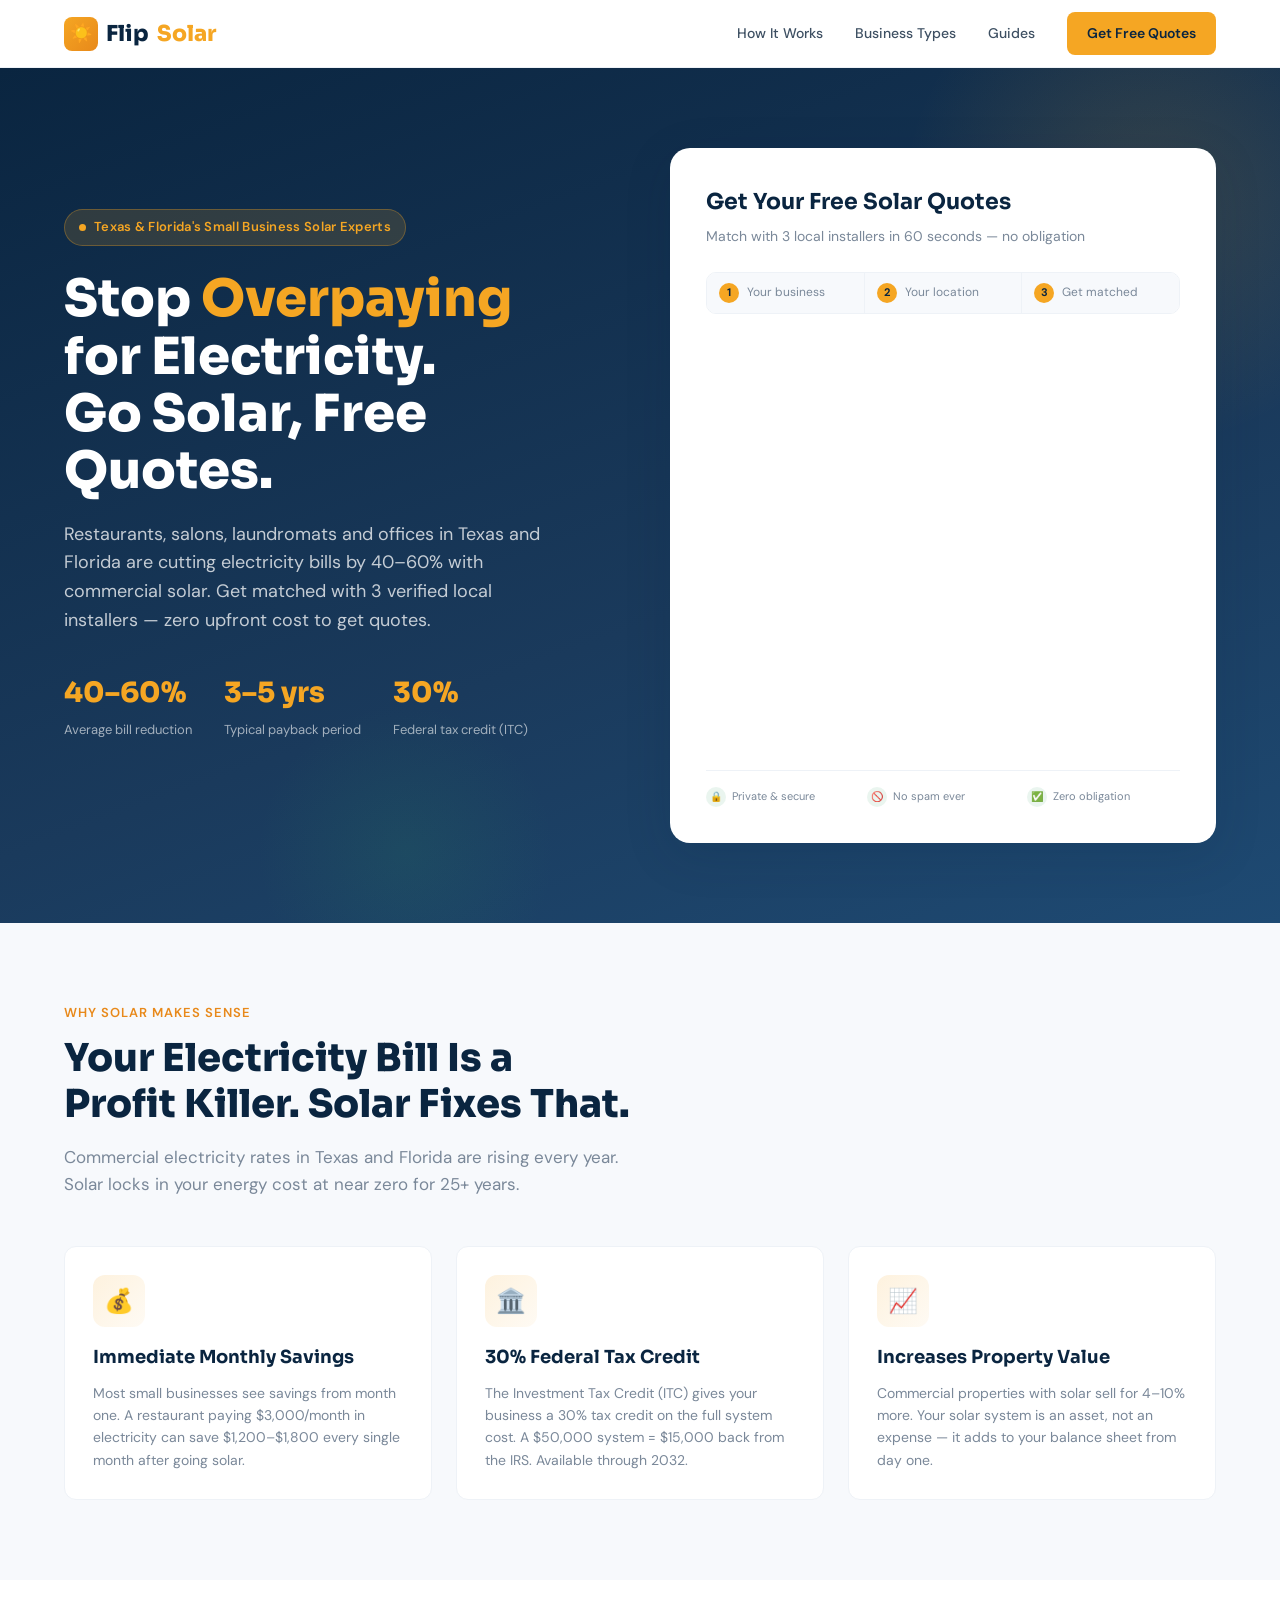
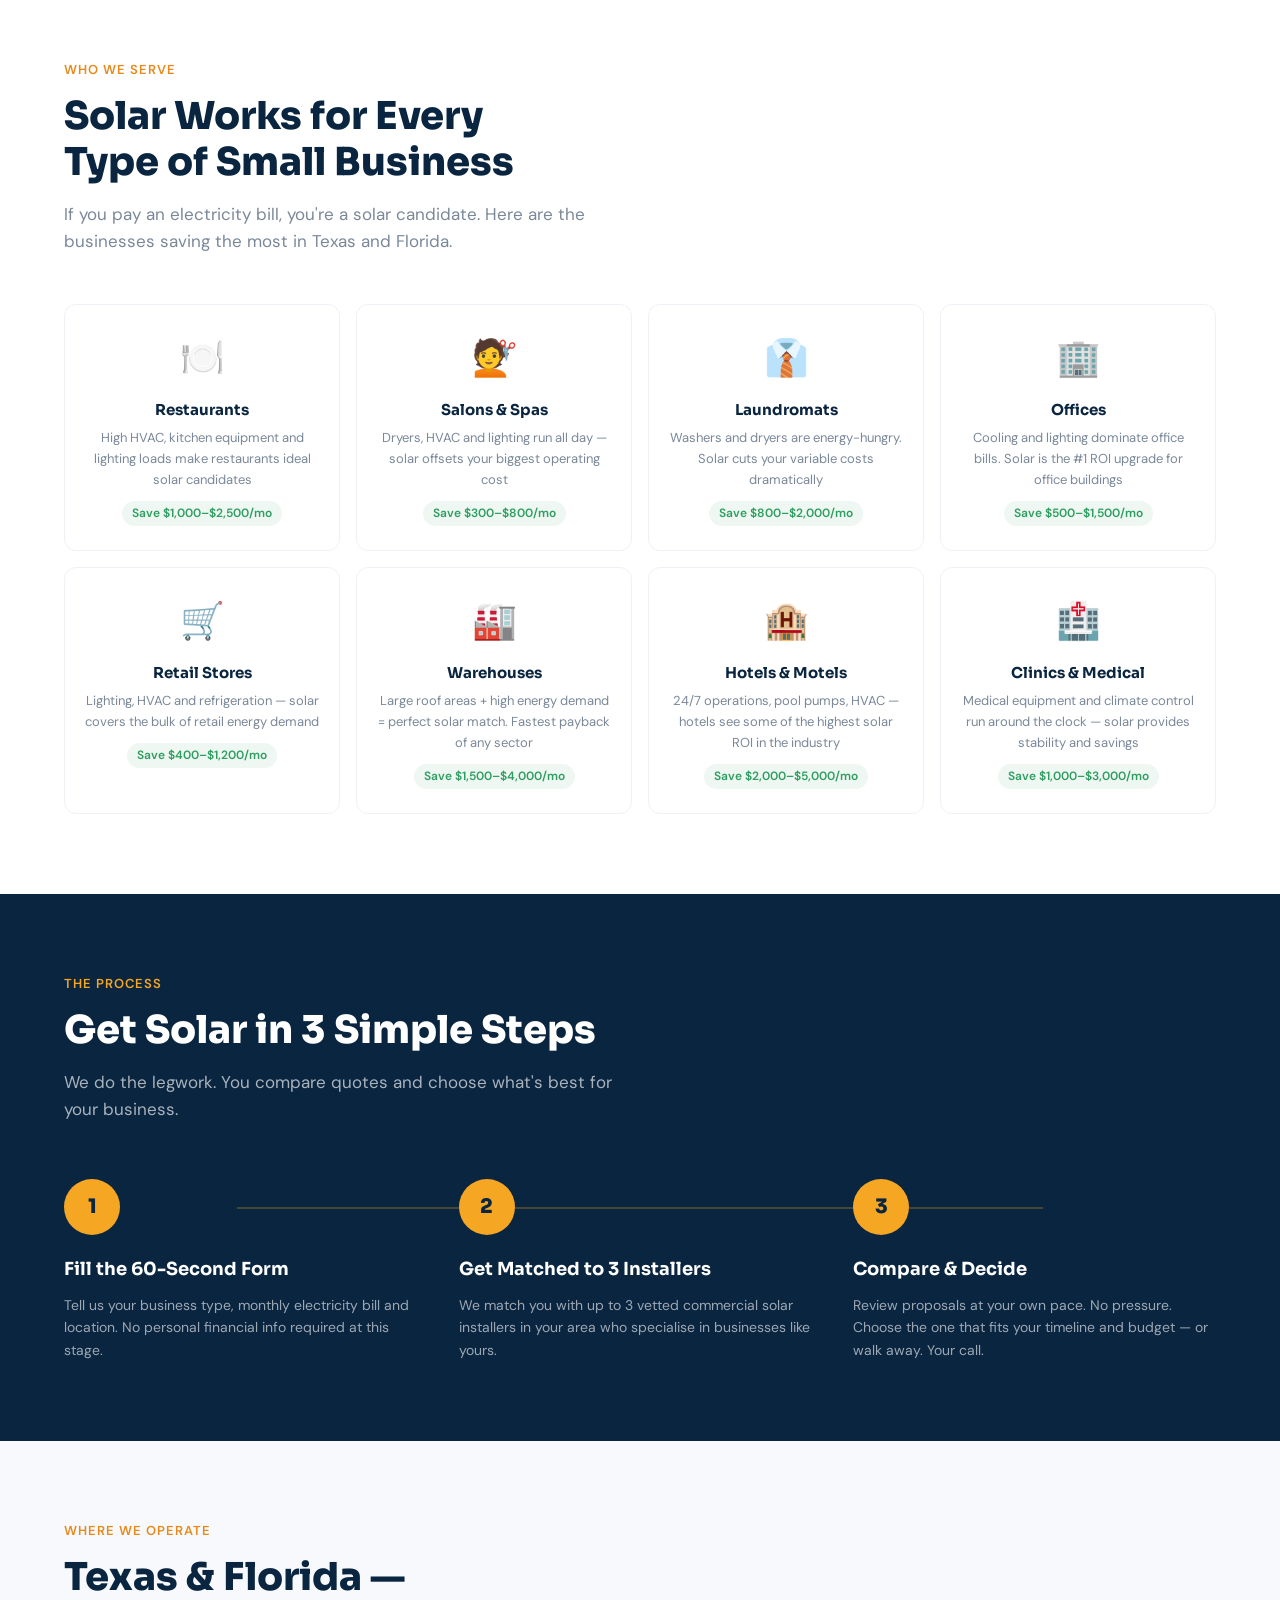
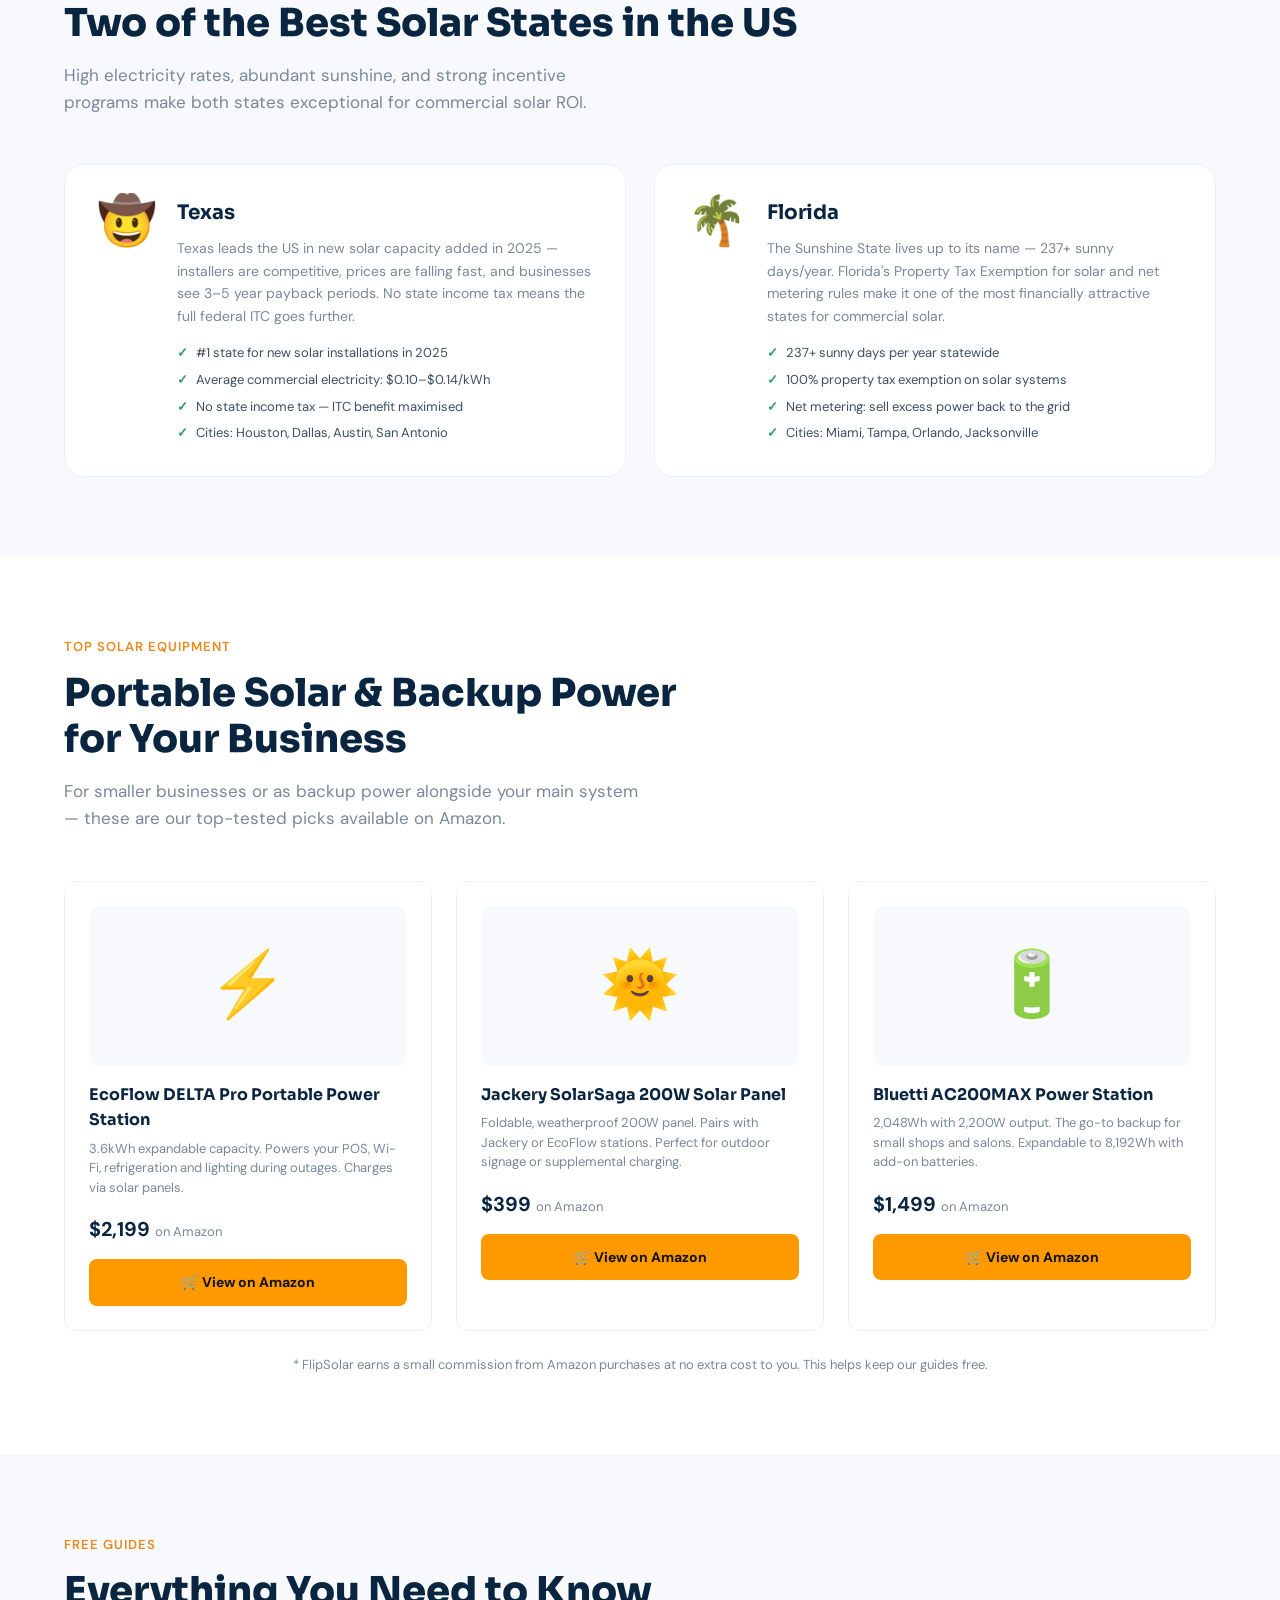
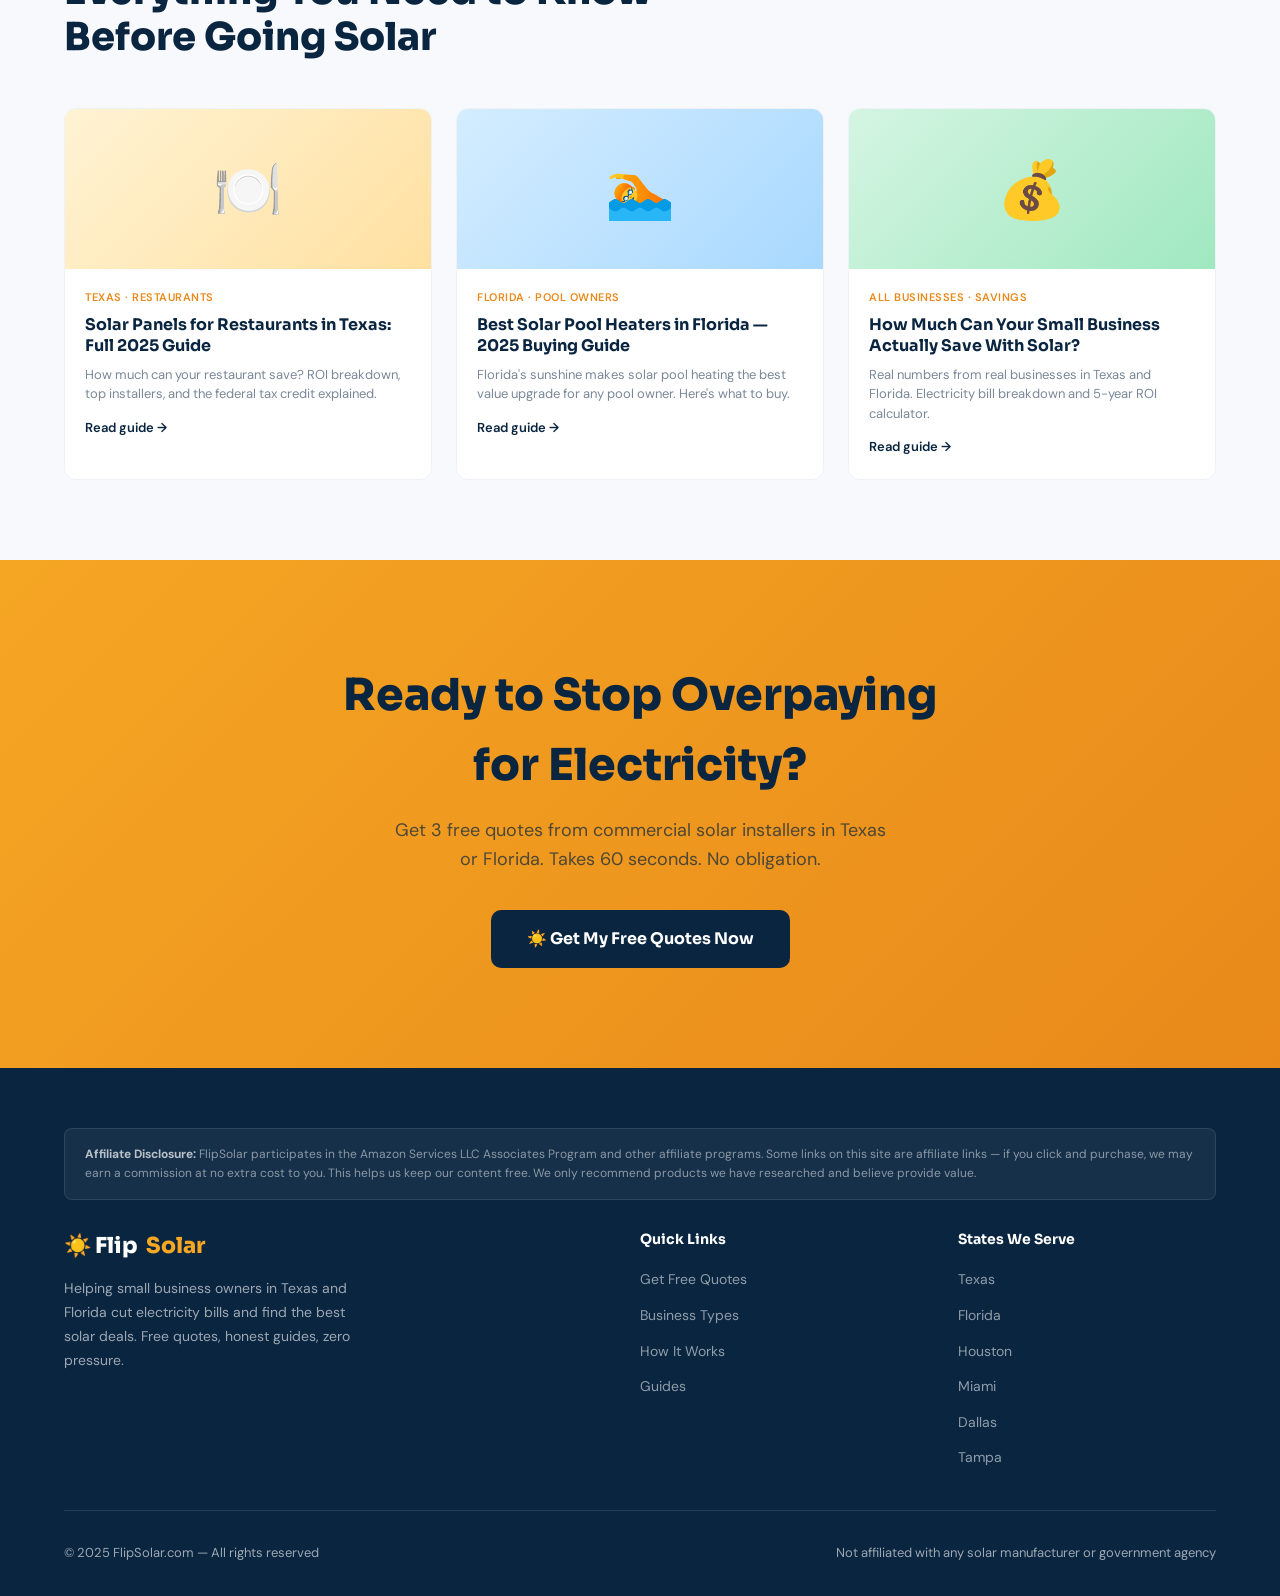
==== commit 1c62b1a1: "Correct alignment with tally.so" ====
--- a/index.html
+++ b/index.html
@@ -3,27 +3,19 @@
 <head>
   <meta charset="UTF-8" />
   <meta name="viewport" content="width=device-width, initial-scale=1.0" />
-
-  <!-- ═══ SEO META ═══ -->
   <title>FlipSolar — Free Solar Quotes for Small Businesses in Texas & Florida</title>
   <meta name="description" content="Cut your business electricity bill by 40–60% with solar. Get 3 free solar installation quotes for restaurants, salons, laundromats, and offices in Texas and Florida. No upfront cost." />
   <meta name="keywords" content="solar panels for small business Texas, solar energy Florida small business, commercial solar quotes, restaurant solar panels, solar installer Texas, business electricity savings solar" />
   <meta name="robots" content="index, follow" />
   <link rel="canonical" href="https://flipsolar.com/" />
-
-  <!-- Open Graph -->
   <meta property="og:title" content="FlipSolar — Solar Deals for Small Businesses in Texas & Florida" />
   <meta property="og:description" content="Get 3 free solar quotes and cut your business electricity bill by 40–60%. Serving restaurants, salons, offices and more." />
   <meta property="og:url" content="https://flipsolar.com/" />
   <meta property="og:type" content="website" />
   <meta property="og:image" content="https://flipsolar.com/images/og-image.png" />
-
-  <!-- Twitter Card -->
   <meta name="twitter:card" content="summary_large_image" />
   <meta name="twitter:title" content="FlipSolar — Free Solar Quotes for Small Businesses" />
   <meta name="twitter:description" content="Cut your business electricity bill by 40–60% with solar. Get 3 free quotes today." />
-
-  <!-- Schema.org LocalBusiness + WebSite -->
   <script type="application/ld+json">
   {
     "@context": "https://schema.org",
@@ -49,13 +41,130 @@
     ]
   }
   </script>
-
   <link rel="stylesheet" href="css/style.css" />
   <link rel="icon" href="data:image/svg+xml,<svg xmlns='http://www.w3.org/2000/svg' viewBox='0 0 100 100'><text y='.9em' font-size='90'>☀️</text></svg>" />
+
+  <style>
+    /* ── TALLY FORM WRAPPER ── */
+    .tally-wrapper {
+      position: relative;
+      min-height: 320px;
+    }
+
+    .tally-loading {
+      position: absolute;
+      inset: 0;
+      display: flex;
+      flex-direction: column;
+      align-items: center;
+      justify-content: center;
+      gap: 12px;
+      background: var(--off-white);
+      border-radius: 10px;
+      z-index: 2;
+      transition: opacity 0.4s ease;
+    }
+
+    .tally-loading.hidden {
+      opacity: 0;
+      pointer-events: none;
+    }
+
+    .tally-spinner {
+      width: 36px;
+      height: 36px;
+      border: 3px solid var(--grey-100);
+      border-top-color: var(--sun);
+      border-radius: 50%;
+      animation: spin 0.8s linear infinite;
+    }
+
+    @keyframes spin { to { transform: rotate(360deg); } }
+
+    .tally-loading p {
+      font-size: 13px;
+      color: var(--grey-500);
+      font-family: 'DM Sans', sans-serif;
+    }
+
+    .tally-wrapper iframe {
+      border: none !important;
+      border-radius: 10px;
+      display: block;
+      transition: opacity 0.4s ease;
+    }
+
+    /* Steps above form */
+    .form-steps {
+      display: flex;
+      gap: 0;
+      margin-bottom: 20px;
+      border-radius: 10px;
+      overflow: hidden;
+      border: 1px solid var(--grey-100);
+    }
+
+    .form-step {
+      flex: 1;
+      display: flex;
+      align-items: center;
+      gap: 8px;
+      padding: 10px 12px;
+      background: var(--off-white);
+      font-size: 12px;
+      color: var(--grey-500);
+      border-right: 1px solid var(--grey-100);
+    }
+
+    .form-step:last-child { border-right: none; }
+
+    .form-step .fs-num {
+      width: 20px;
+      height: 20px;
+      background: var(--sun);
+      color: var(--sky);
+      border-radius: 50%;
+      display: flex;
+      align-items: center;
+      justify-content: center;
+      font-size: 11px;
+      font-weight: 700;
+      flex-shrink: 0;
+    }
+
+    /* Guarantee strip */
+    .form-guarantee {
+      display: grid;
+      grid-template-columns: 1fr 1fr 1fr;
+      gap: 8px;
+      margin-top: 16px;
+      padding-top: 16px;
+      border-top: 1px solid var(--grey-100);
+    }
+
+    .guarantee-item {
+      display: flex;
+      align-items: center;
+      gap: 6px;
+      font-size: 11px;
+      color: var(--grey-500);
+    }
+
+    .guarantee-item .gi-icon {
+      width: 20px;
+      height: 20px;
+      background: rgba(45,158,95,0.1);
+      border-radius: 50%;
+      display: flex;
+      align-items: center;
+      justify-content: center;
+      font-size: 10px;
+      flex-shrink: 0;
+    }
+  </style>
 </head>
 <body>
 
-<!-- ═══ NAV ═══ -->
 <nav aria-label="Main navigation">
   <a href="/" class="nav-logo">
     <div class="logo-icon">☀️</div>
@@ -69,24 +178,20 @@
   </div>
 </nav>
 
-<!-- ═══ HERO ═══ -->
 <section class="hero" aria-labelledby="hero-heading">
   <div class="hero-content">
     <div class="hero-badge">
       <span class="dot"></span>
       Texas &amp; Florida's Small Business Solar Experts
     </div>
-
     <h1 id="hero-heading">
       Stop <em>Overpaying</em><br/>
       for Electricity.<br/>
       Go Solar, Free Quotes.
     </h1>
-
     <p class="hero-sub">
       Restaurants, salons, laundromats and offices in Texas and Florida are cutting electricity bills by 40–60% with commercial solar. Get matched with 3 verified local installers — zero upfront cost to get quotes.
     </p>
-
     <div class="hero-stats" role="list">
       <div class="hero-stat" role="listitem">
         <span class="val">40–60%</span>
@@ -103,39 +208,79 @@
     </div>
   </div>
 
-  <!-- LEAD FORM CARD -->
+  <!-- ═══ LEAD FORM CARD ═══ -->
   <div class="form-card" id="get-quotes">
     <div class="form-card-head">
       <h2>Get Your Free Solar Quotes</h2>
-      <p>Takes 60 seconds · No obligation · 3 local installers</p>
-    </div>
-
-    <!--
-      REPLACE THIS BLOCK WITH YOUR TALLY EMBED:
-      1. Go to tally.so and create your form
-      2. Click Share → Embed → copy the <script> tag
-      3. Delete the placeholder div below and paste your script here
-
-      Example:
-      <script src="https://tally.so/widgets/embed.js"></script>
-      <div data-tally-src="https://tally.so/r/YOURFORMID" ...></div>
-    -->
-    <iframe data-tally-src="https://tally.so/embed/68PQWO?alignLeft=1&hideTitle=1&transparentBackground=1&dynamicHeight=1" loading="lazy" width="100%" height="200" frameborder="0" marginheight="0" marginwidth="0" title="FlipSolar Lead Form"></iframe>
-<script>var d=document,w="https://tally.so/widgets/embed.js",v=function(){"undefined"!=typeof Tally?Tally.loadEmbeds():d.querySelectorAll("iframe[data-tally-src]:not([src])").forEach((function(e){e.src=e.dataset.tallySrc}))};if("undefined"!=typeof Tally)v();else if(d.querySelector('script[src="'+w+'"]')==null){var s=d.createElement("script");s.src=w,s.onload=v,s.onerror=v,d.body.appendChild(s);}</script>
-
-    <div class="form-trust">
-      <svg width="14" height="14" viewBox="0 0 24 24" fill="none" stroke="currentColor" stroke-width="2.5" aria-hidden="true"><path d="M12 22s8-4 8-10V5l-8-3-8 3v7c0 6 8 10 8 10z"/></svg>
-      Your information is private and never sold to third parties
-    </div>
-  </div>
-</section>
-
-<!-- ═══ WHY SOLAR FOR YOUR BUSINESS ═══ -->
+      <p>Match with 3 local installers in 60 seconds — no obligation</p>
+    </div>
+
+    <!-- Steps indicator -->
+    <div class="form-steps" aria-hidden="true">
+      <div class="form-step">
+        <span class="fs-num">1</span>
+        <span>Your business</span>
+      </div>
+      <div class="form-step">
+        <span class="fs-num">2</span>
+        <span>Your location</span>
+      </div>
+      <div class="form-step">
+        <span class="fs-num">3</span>
+        <span>Get matched</span>
+      </div>
+    </div>
+
+    <!-- Tally embed with loading state -->
+    <div class="tally-wrapper">
+      <div class="tally-loading" id="tally-loader">
+        <div class="tally-spinner"></div>
+        <p>Loading quote form…</p>
+      </div>
+      <iframe
+        data-tally-src="https://tally.so/embed/68PQWO?alignLeft=1&hideTitle=1&transparentBackground=1&dynamicHeight=1"
+        loading="lazy"
+        width="100%"
+        height="420"
+        frameborder="0"
+        marginheight="0"
+        marginwidth="0"
+        title="FlipSolar Lead Form"
+        onload="document.getElementById('tally-loader').classList.add('hidden')">
+      </iframe>
+    </div>
+    <script>
+      var d=document,w="https://tally.so/widgets/embed.js",
+      v=function(){"undefined"!=typeof Tally?Tally.loadEmbeds():d.querySelectorAll("iframe[data-tally-src]:not([src])").forEach((function(e){e.src=e.dataset.tallySrc}))};
+      if("undefined"!=typeof Tally)v();
+      else if(d.querySelector('script[src="'+w+'"]')==null){
+        var s=d.createElement("script");s.src=w,s.onload=v,s.onerror=v,d.body.appendChild(s);
+      }
+    </script>
+
+    <!-- Guarantee strip -->
+    <div class="form-guarantee">
+      <div class="guarantee-item">
+        <div class="gi-icon">🔒</div>
+        <span>Private &amp; secure</span>
+      </div>
+      <div class="guarantee-item">
+        <div class="gi-icon">🚫</div>
+        <span>No spam ever</span>
+      </div>
+      <div class="guarantee-item">
+        <div class="gi-icon">✅</div>
+        <span>Zero obligation</span>
+      </div>
+    </div>
+  </div>
+</section>
+
+<!-- ═══ WHY SOLAR ═══ -->
 <section class="why-solar" aria-labelledby="why-heading">
   <div class="section-label">Why Solar Makes Sense</div>
   <h2 class="section-title" id="why-heading">Your Electricity Bill Is a<br/>Profit Killer. Solar Fixes That.</h2>
   <p class="section-sub">Commercial electricity rates in Texas and Florida are rising every year. Solar locks in your energy cost at near zero for 25+ years.</p>
-
   <div class="why-grid" role="list">
     <div class="why-card" role="listitem">
       <div class="why-icon" aria-hidden="true">💰</div>
@@ -160,56 +305,15 @@
   <div class="section-label">Who We Serve</div>
   <h2 class="section-title" id="biz-heading">Solar Works for Every<br/>Type of Small Business</h2>
   <p class="section-sub">If you pay an electricity bill, you're a solar candidate. Here are the businesses saving the most in Texas and Florida.</p>
-
   <div class="biz-grid" role="list">
-    <div class="biz-card" role="listitem">
-      <div class="icon" aria-hidden="true">🍽️</div>
-      <h3>Restaurants</h3>
-      <p>High HVAC, kitchen equipment and lighting loads make restaurants ideal solar candidates</p>
-      <span class="saving">Save $1,000–$2,500/mo</span>
-    </div>
-    <div class="biz-card" role="listitem">
-      <div class="icon" aria-hidden="true">💇</div>
-      <h3>Salons &amp; Spas</h3>
-      <p>Dryers, HVAC and lighting run all day — solar offsets your biggest operating cost</p>
-      <span class="saving">Save $300–$800/mo</span>
-    </div>
-    <div class="biz-card" role="listitem">
-      <div class="icon" aria-hidden="true">👔</div>
-      <h3>Laundromats</h3>
-      <p>Washers and dryers are energy-hungry. Solar cuts your variable costs dramatically</p>
-      <span class="saving">Save $800–$2,000/mo</span>
-    </div>
-    <div class="biz-card" role="listitem">
-      <div class="icon" aria-hidden="true">🏢</div>
-      <h3>Offices</h3>
-      <p>Cooling and lighting dominate office bills. Solar is the #1 ROI upgrade for office buildings</p>
-      <span class="saving">Save $500–$1,500/mo</span>
-    </div>
-    <div class="biz-card" role="listitem">
-      <div class="icon" aria-hidden="true">🛒</div>
-      <h3>Retail Stores</h3>
-      <p>Lighting, HVAC and refrigeration — solar covers the bulk of retail energy demand</p>
-      <span class="saving">Save $400–$1,200/mo</span>
-    </div>
-    <div class="biz-card" role="listitem">
-      <div class="icon" aria-hidden="true">🏭</div>
-      <h3>Warehouses</h3>
-      <p>Large roof areas + high energy demand = perfect solar match. Fastest payback of any sector</p>
-      <span class="saving">Save $1,500–$4,000/mo</span>
-    </div>
-    <div class="biz-card" role="listitem">
-      <div class="icon" aria-hidden="true">🏨</div>
-      <h3>Hotels &amp; Motels</h3>
-      <p>24/7 operations, pool pumps, HVAC — hotels see some of the highest solar ROI in the industry</p>
-      <span class="saving">Save $2,000–$5,000/mo</span>
-    </div>
-    <div class="biz-card" role="listitem">
-      <div class="icon" aria-hidden="true">🏥</div>
-      <h3>Clinics &amp; Medical</h3>
-      <p>Medical equipment and climate control run around the clock — solar provides stability and savings</p>
-      <span class="saving">Save $1,000–$3,000/mo</span>
-    </div>
+    <div class="biz-card" role="listitem"><div class="icon">🍽️</div><h3>Restaurants</h3><p>High HVAC, kitchen equipment and lighting loads make restaurants ideal solar candidates</p><span class="saving">Save $1,000–$2,500/mo</span></div>
+    <div class="biz-card" role="listitem"><div class="icon">💇</div><h3>Salons &amp; Spas</h3><p>Dryers, HVAC and lighting run all day — solar offsets your biggest operating cost</p><span class="saving">Save $300–$800/mo</span></div>
+    <div class="biz-card" role="listitem"><div class="icon">👔</div><h3>Laundromats</h3><p>Washers and dryers are energy-hungry. Solar cuts your variable costs dramatically</p><span class="saving">Save $800–$2,000/mo</span></div>
+    <div class="biz-card" role="listitem"><div class="icon">🏢</div><h3>Offices</h3><p>Cooling and lighting dominate office bills. Solar is the #1 ROI upgrade for office buildings</p><span class="saving">Save $500–$1,500/mo</span></div>
+    <div class="biz-card" role="listitem"><div class="icon">🛒</div><h3>Retail Stores</h3><p>Lighting, HVAC and refrigeration — solar covers the bulk of retail energy demand</p><span class="saving">Save $400–$1,200/mo</span></div>
+    <div class="biz-card" role="listitem"><div class="icon">🏭</div><h3>Warehouses</h3><p>Large roof areas + high energy demand = perfect solar match. Fastest payback of any sector</p><span class="saving">Save $1,500–$4,000/mo</span></div>
+    <div class="biz-card" role="listitem"><div class="icon">🏨</div><h3>Hotels &amp; Motels</h3><p>24/7 operations, pool pumps, HVAC — hotels see some of the highest solar ROI in the industry</p><span class="saving">Save $2,000–$5,000/mo</span></div>
+    <div class="biz-card" role="listitem"><div class="icon">🏥</div><h3>Clinics &amp; Medical</h3><p>Medical equipment and climate control run around the clock — solar provides stability and savings</p><span class="saving">Save $1,000–$3,000/mo</span></div>
   </div>
 </section>
 
@@ -218,23 +322,10 @@
   <div class="section-label">The Process</div>
   <h2 class="section-title" id="how-heading">Get Solar in 3 Simple Steps</h2>
   <p class="section-sub">We do the legwork. You compare quotes and choose what's best for your business.</p>
-
   <div class="steps">
-    <div class="step">
-      <div class="step-num" aria-hidden="true">1</div>
-      <h3>Fill the 60-Second Form</h3>
-      <p>Tell us your business type, monthly electricity bill and location. No personal financial info required at this stage.</p>
-    </div>
-    <div class="step">
-      <div class="step-num" aria-hidden="true">2</div>
-      <h3>Get Matched to 3 Installers</h3>
-      <p>We match you with up to 3 vetted commercial solar installers in your area who specialise in businesses like yours.</p>
-    </div>
-    <div class="step">
-      <div class="step-num" aria-hidden="true">3</div>
-      <h3>Compare &amp; Decide</h3>
-      <p>Review proposals at your own pace. No pressure. Choose the one that fits your timeline and budget — or walk away. Your call.</p>
-    </div>
+    <div class="step"><div class="step-num">1</div><h3>Fill the 60-Second Form</h3><p>Tell us your business type, monthly electricity bill and location. No personal financial info required at this stage.</p></div>
+    <div class="step"><div class="step-num">2</div><h3>Get Matched to 3 Installers</h3><p>We match you with up to 3 vetted commercial solar installers in your area who specialise in businesses like yours.</p></div>
+    <div class="step"><div class="step-num">3</div><h3>Compare &amp; Decide</h3><p>Review proposals at your own pace. No pressure. Choose the one that fits your timeline and budget — or walk away. Your call.</p></div>
   </div>
 </section>
 
@@ -243,32 +334,30 @@
   <div class="section-label">Where We Operate</div>
   <h2 class="section-title" id="states-heading">Texas &amp; Florida —<br/>Two of the Best Solar States in the US</h2>
   <p class="section-sub">High electricity rates, abundant sunshine, and strong incentive programs make both states exceptional for commercial solar ROI.</p>
-
   <div class="states-grid">
     <article class="state-card">
-      <div class="state-flag" aria-hidden="true">🤠</div>
+      <div class="state-flag">🤠</div>
       <div>
         <h3>Texas</h3>
         <p>Texas leads the US in new solar capacity added in 2025 — installers are competitive, prices are falling fast, and businesses see 3–5 year payback periods. No state income tax means the full federal ITC goes further.</p>
-        <div class="state-facts" role="list">
-          <div class="state-fact" role="listitem">#1 state for new solar installations in 2025</div>
-          <div class="state-fact" role="listitem">Average commercial electricity: $0.10–$0.14/kWh</div>
-          <div class="state-fact" role="listitem">No state income tax — ITC benefit maximised</div>
-          <div class="state-fact" role="listitem">Cities: Houston, Dallas, Austin, San Antonio</div>
+        <div class="state-facts">
+          <div class="state-fact">#1 state for new solar installations in 2025</div>
+          <div class="state-fact">Average commercial electricity: $0.10–$0.14/kWh</div>
+          <div class="state-fact">No state income tax — ITC benefit maximised</div>
+          <div class="state-fact">Cities: Houston, Dallas, Austin, San Antonio</div>
         </div>
       </div>
     </article>
-
     <article class="state-card">
-      <div class="state-flag" aria-hidden="true">🌴</div>
+      <div class="state-flag">🌴</div>
       <div>
         <h3>Florida</h3>
         <p>The Sunshine State lives up to its name — 237+ sunny days/year. Florida's Property Tax Exemption for solar and net metering rules make it one of the most financially attractive states for commercial solar.</p>
-        <div class="state-facts" role="list">
-          <div class="state-fact" role="listitem">237+ sunny days per year statewide</div>
-          <div class="state-fact" role="listitem">100% property tax exemption on solar systems</div>
-          <div class="state-fact" role="listitem">Net metering: sell excess power back to the grid</div>
-          <div class="state-fact" role="listitem">Cities: Miami, Tampa, Orlando, Jacksonville</div>
+        <div class="state-facts">
+          <div class="state-fact">237+ sunny days per year statewide</div>
+          <div class="state-fact">100% property tax exemption on solar systems</div>
+          <div class="state-fact">Net metering: sell excess power back to the grid</div>
+          <div class="state-fact">Cities: Miami, Tampa, Orlando, Jacksonville</div>
         </div>
       </div>
     </article>
@@ -280,84 +369,39 @@
   <div class="section-label">Top Solar Equipment</div>
   <h2 class="section-title" id="products-heading">Portable Solar &amp; Backup Power<br/>for Your Business</h2>
   <p class="section-sub">For smaller businesses or as backup power alongside your main system — these are our top-tested picks available on Amazon.</p>
-
   <div class="products-grid">
-
     <article class="product-card">
-      <div class="product-img" aria-hidden="true">⚡</div>
+      <div class="product-img">⚡</div>
       <h3>EcoFlow DELTA Pro Portable Power Station</h3>
       <p class="desc">3.6kWh expandable capacity. Powers your POS, Wi-Fi, refrigeration and lighting during outages. Charges via solar panels.</p>
       <div class="price">$2,199 <span>on Amazon</span></div>
-      <!--
-        AMAZON AFFILIATE LINK:
-        Replace YOUR_AFFILIATE_TAG with your Amazon Associates tag
-        Replace ASIN with the actual product ASIN from Amazon
-        Example ASIN for EcoFlow DELTA Pro: B09STZTLGN
-      -->
-      <a href="https://www.amazon.com/dp/B09STZTLGN?tag=YOUR_AFFILIATE_TAG"
-         class="btn-amazon"
-         target="_blank"
-         rel="noopener sponsored"
-         aria-label="Buy EcoFlow DELTA Pro on Amazon">
-        🛒 View on Amazon
-      </a>
+      <a href="https://www.amazon.com/dp/B09STZTLGN?tag=YOUR_AFFILIATE_TAG" class="btn-amazon" target="_blank" rel="noopener sponsored">🛒 View on Amazon</a>
     </article>
-
     <article class="product-card">
-      <div class="product-img" aria-hidden="true">🌞</div>
+      <div class="product-img">🌞</div>
       <h3>Jackery SolarSaga 200W Solar Panel</h3>
       <p class="desc">Foldable, weatherproof 200W panel. Pairs with Jackery or EcoFlow stations. Perfect for outdoor signage or supplemental charging.</p>
       <div class="price">$399 <span>on Amazon</span></div>
-      <!--
-        AMAZON AFFILIATE LINK:
-        Replace YOUR_AFFILIATE_TAG with your Amazon Associates tag
-        Replace ASIN with actual product ASIN
-        Example ASIN for Jackery SolarSaga 200W: B09SJMGHL4
-      -->
-      <a href="https://www.amazon.com/dp/B09SJMGHL4?tag=YOUR_AFFILIATE_TAG"
-         class="btn-amazon"
-         target="_blank"
-         rel="noopener sponsored"
-         aria-label="Buy Jackery SolarSaga 200W on Amazon">
-        🛒 View on Amazon
-      </a>
+      <a href="https://www.amazon.com/dp/B09SJMGHL4?tag=YOUR_AFFILIATE_TAG" class="btn-amazon" target="_blank" rel="noopener sponsored">🛒 View on Amazon</a>
     </article>
-
     <article class="product-card">
-      <div class="product-img" aria-hidden="true">🔋</div>
+      <div class="product-img">🔋</div>
       <h3>Bluetti AC200MAX Power Station</h3>
       <p class="desc">2,048Wh with 2,200W output. The go-to backup for small shops and salons. Expandable to 8,192Wh with add-on batteries.</p>
       <div class="price">$1,499 <span>on Amazon</span></div>
-      <!--
-        AMAZON AFFILIATE LINK:
-        Replace YOUR_AFFILIATE_TAG with your Amazon Associates tag
-        Replace ASIN with actual product ASIN
-        Example ASIN for Bluetti AC200MAX: B09NCJPBMT
-      -->
-      <a href="https://www.amazon.com/dp/B09NCJPBMT?tag=YOUR_AFFILIATE_TAG"
-         class="btn-amazon"
-         target="_blank"
-         rel="noopener sponsored"
-         aria-label="Buy Bluetti AC200MAX on Amazon">
-        🛒 View on Amazon
-      </a>
+      <a href="https://www.amazon.com/dp/B09NCJPBMT?tag=YOUR_AFFILIATE_TAG" class="btn-amazon" target="_blank" rel="noopener sponsored">🛒 View on Amazon</a>
     </article>
-
-  </div>
-
-  <p style="text-align:center;margin-top:24px;font-size:13px;color:var(--grey-500);">
-    * FlipSolar earns a small commission from Amazon purchases at no extra cost to you. This helps keep our guides free.
-  </p>
-</section>
-
-<!-- ═══ BLOG / GUIDES ═══ -->
+  </div>
+  <p style="text-align:center;margin-top:24px;font-size:13px;color:var(--grey-500);">* FlipSolar earns a small commission from Amazon purchases at no extra cost to you. This helps keep our guides free.</p>
+</section>
+
+<!-- ═══ BLOG ═══ -->
 <section class="blog" aria-labelledby="blog-heading">
   <div class="section-label">Free Guides</div>
   <h2 class="section-title" id="blog-heading">Everything You Need to Know<br/>Before Going Solar</h2>
-
   <div class="blog-grid">
-    <a href="blog/solar-panels-restaurants-texas.html" class="blog-card" aria-label="Read guide: Solar Panels for Restaurants in Texas">
-      <div class="blog-thumb t1" aria-hidden="true">🍽️</div>
+    <a href="blog/solar-panels-restaurants-texas.html" class="blog-card">
+      <div class="blog-thumb t1">🍽️</div>
       <div class="blog-body">
         <div class="blog-tag">Texas · Restaurants</div>
         <h3>Solar Panels for Restaurants in Texas: Full 2025 Guide</h3>
@@ -365,9 +409,8 @@
         <span class="blog-read">Read guide →</span>
       </div>
     </a>
-
-    <a href="blog/solar-pool-heater-florida-2025.html" class="blog-card" aria-label="Read guide: Solar Pool Heaters in Florida">
-      <div class="blog-thumb t2" aria-hidden="true">🏊</div>
+    <a href="blog/solar-pool-heater-florida-2025.html" class="blog-card">
+      <div class="blog-thumb t2">🏊</div>
       <div class="blog-body">
         <div class="blog-tag">Florida · Pool Owners</div>
         <h3>Best Solar Pool Heaters in Florida — 2025 Buying Guide</h3>
@@ -375,9 +418,8 @@
         <span class="blog-read">Read guide →</span>
       </div>
     </a>
-
-    <a href="blog/solar-savings-small-business.html" class="blog-card" aria-label="Read guide: How much can your small business save with solar?">
-      <div class="blog-thumb t3" aria-hidden="true">💰</div>
+    <a href="blog/solar-savings-small-business.html" class="blog-card">
+      <div class="blog-thumb t3">💰</div>
       <div class="blog-body">
         <div class="blog-tag">All Businesses · Savings</div>
         <h3>How Much Can Your Small Business Actually Save With Solar?</h3>
@@ -388,13 +430,11 @@
   </div>
 </section>
 
-<!-- ═══ CTA SECTION ═══ -->
+<!-- ═══ CTA ═══ -->
 <section class="cta-section" aria-labelledby="cta-heading">
   <h2 id="cta-heading">Ready to Stop Overpaying<br/>for Electricity?</h2>
   <p>Get 3 free quotes from commercial solar installers in Texas or Florida. Takes 60 seconds. No obligation.</p>
-  <a href="#get-quotes" class="btn-primary" aria-label="Get free solar quotes now">
-    ☀️ Get My Free Quotes Now
-  </a>
+  <a href="#get-quotes" class="btn-primary">☀️ Get My Free Quotes Now</a>
 </section>
 
 <!-- ═══ FOOTER ═══ -->
@@ -402,7 +442,6 @@
   <div class="affiliate-disclosure">
     <strong style="color:rgba(255,255,255,0.7)">Affiliate Disclosure:</strong> FlipSolar participates in the Amazon Services LLC Associates Program and other affiliate programs. Some links on this site are affiliate links — if you click and purchase, we may earn a commission at no extra cost to you. This helps us keep our content free. We only recommend products we have researched and believe provide value.
   </div>
-
   <div class="footer-top">
     <div>
       <a href="/" class="footer-logo">☀️ Flip<span>Solar</span></a>
@@ -429,7 +468,6 @@
       </ul>
     </div>
   </div>
-
   <div class="footer-bottom">
     <span>© 2025 FlipSolar.com — All rights reserved</span>
     <span>Not affiliated with any solar manufacturer or government agency</span>
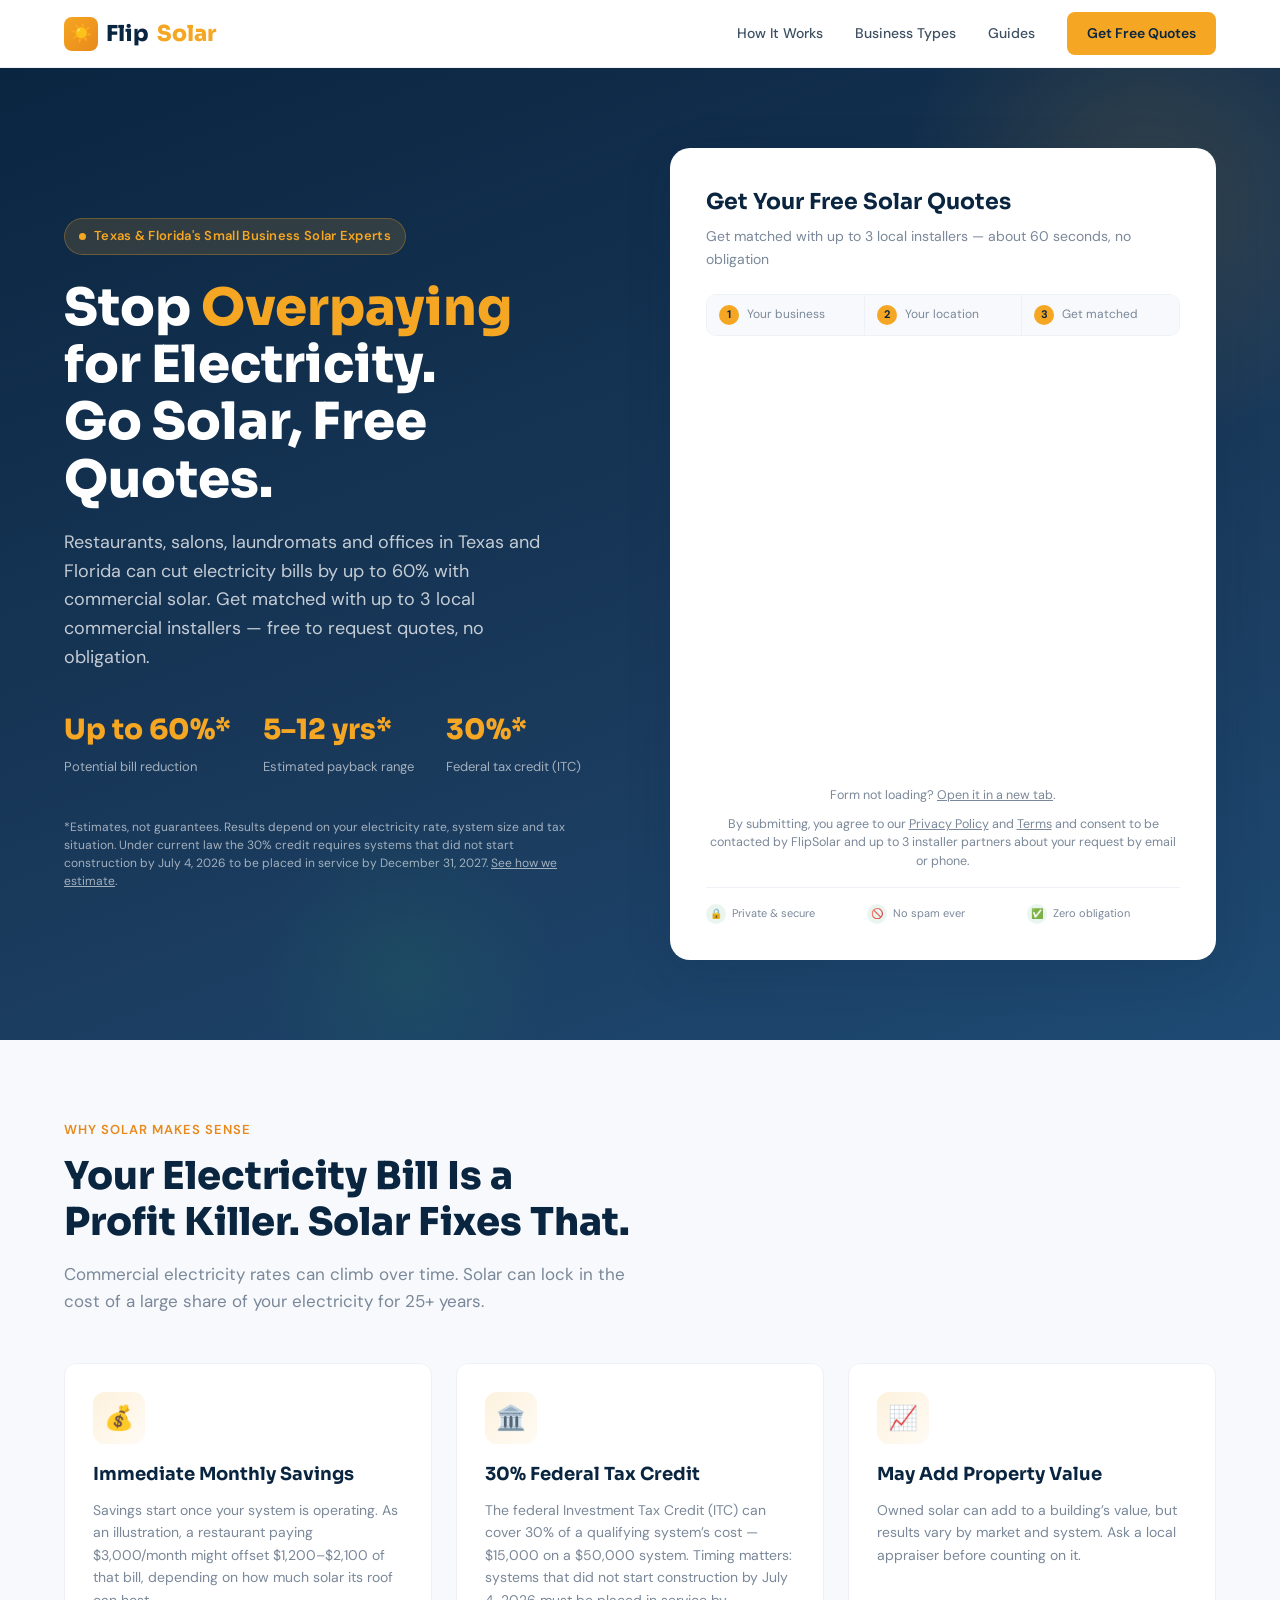
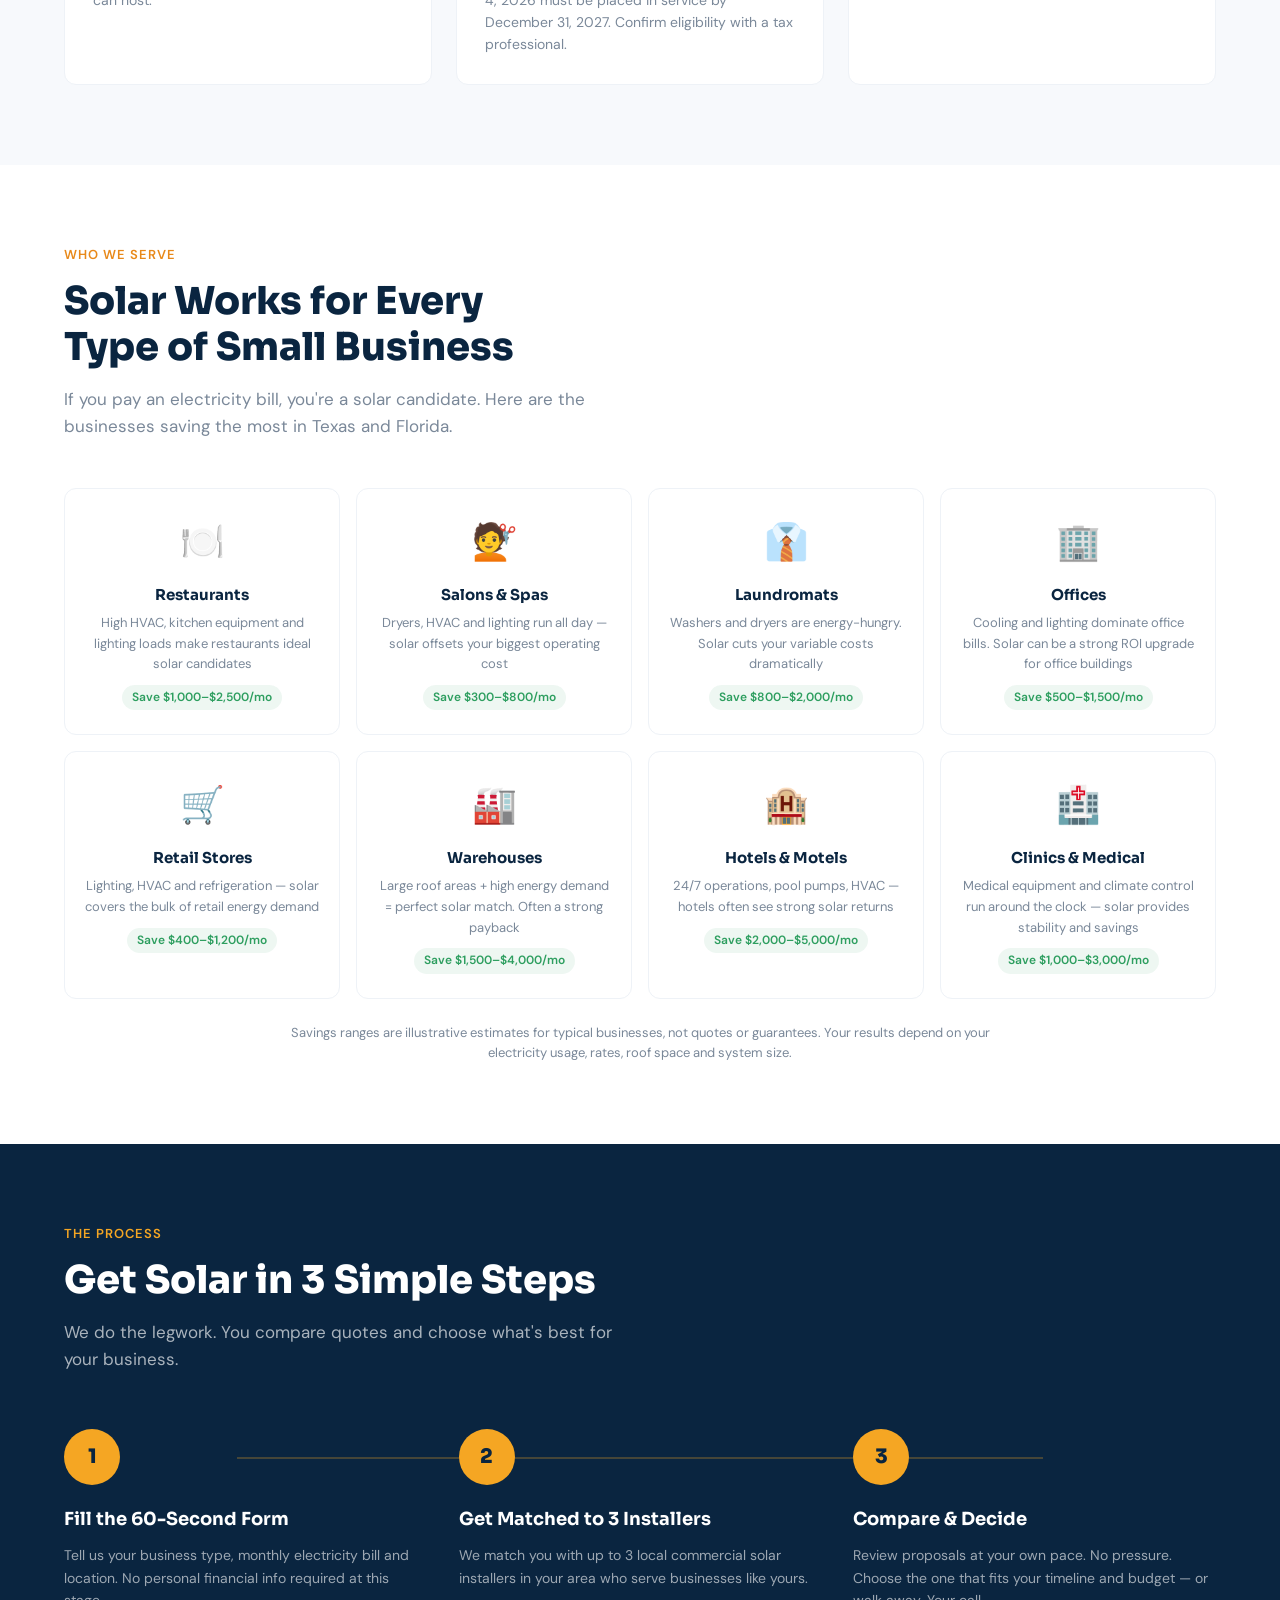
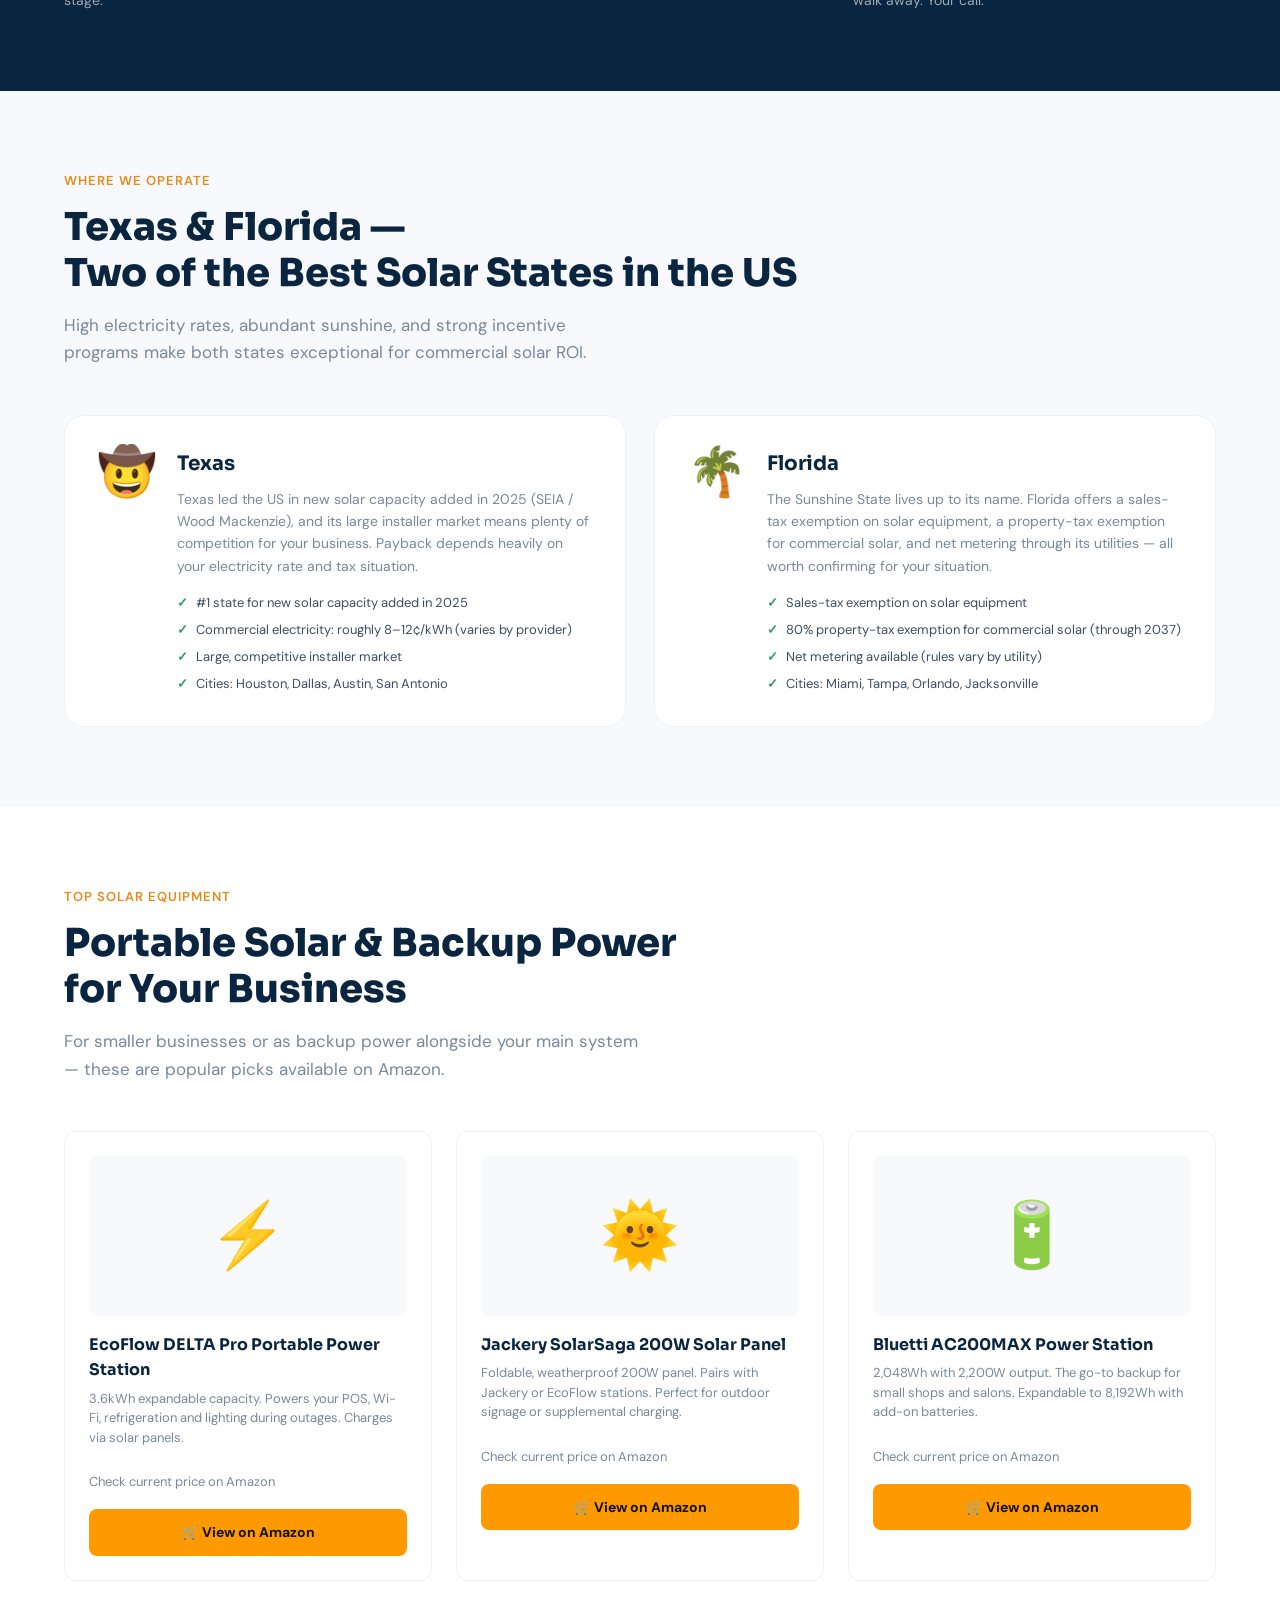
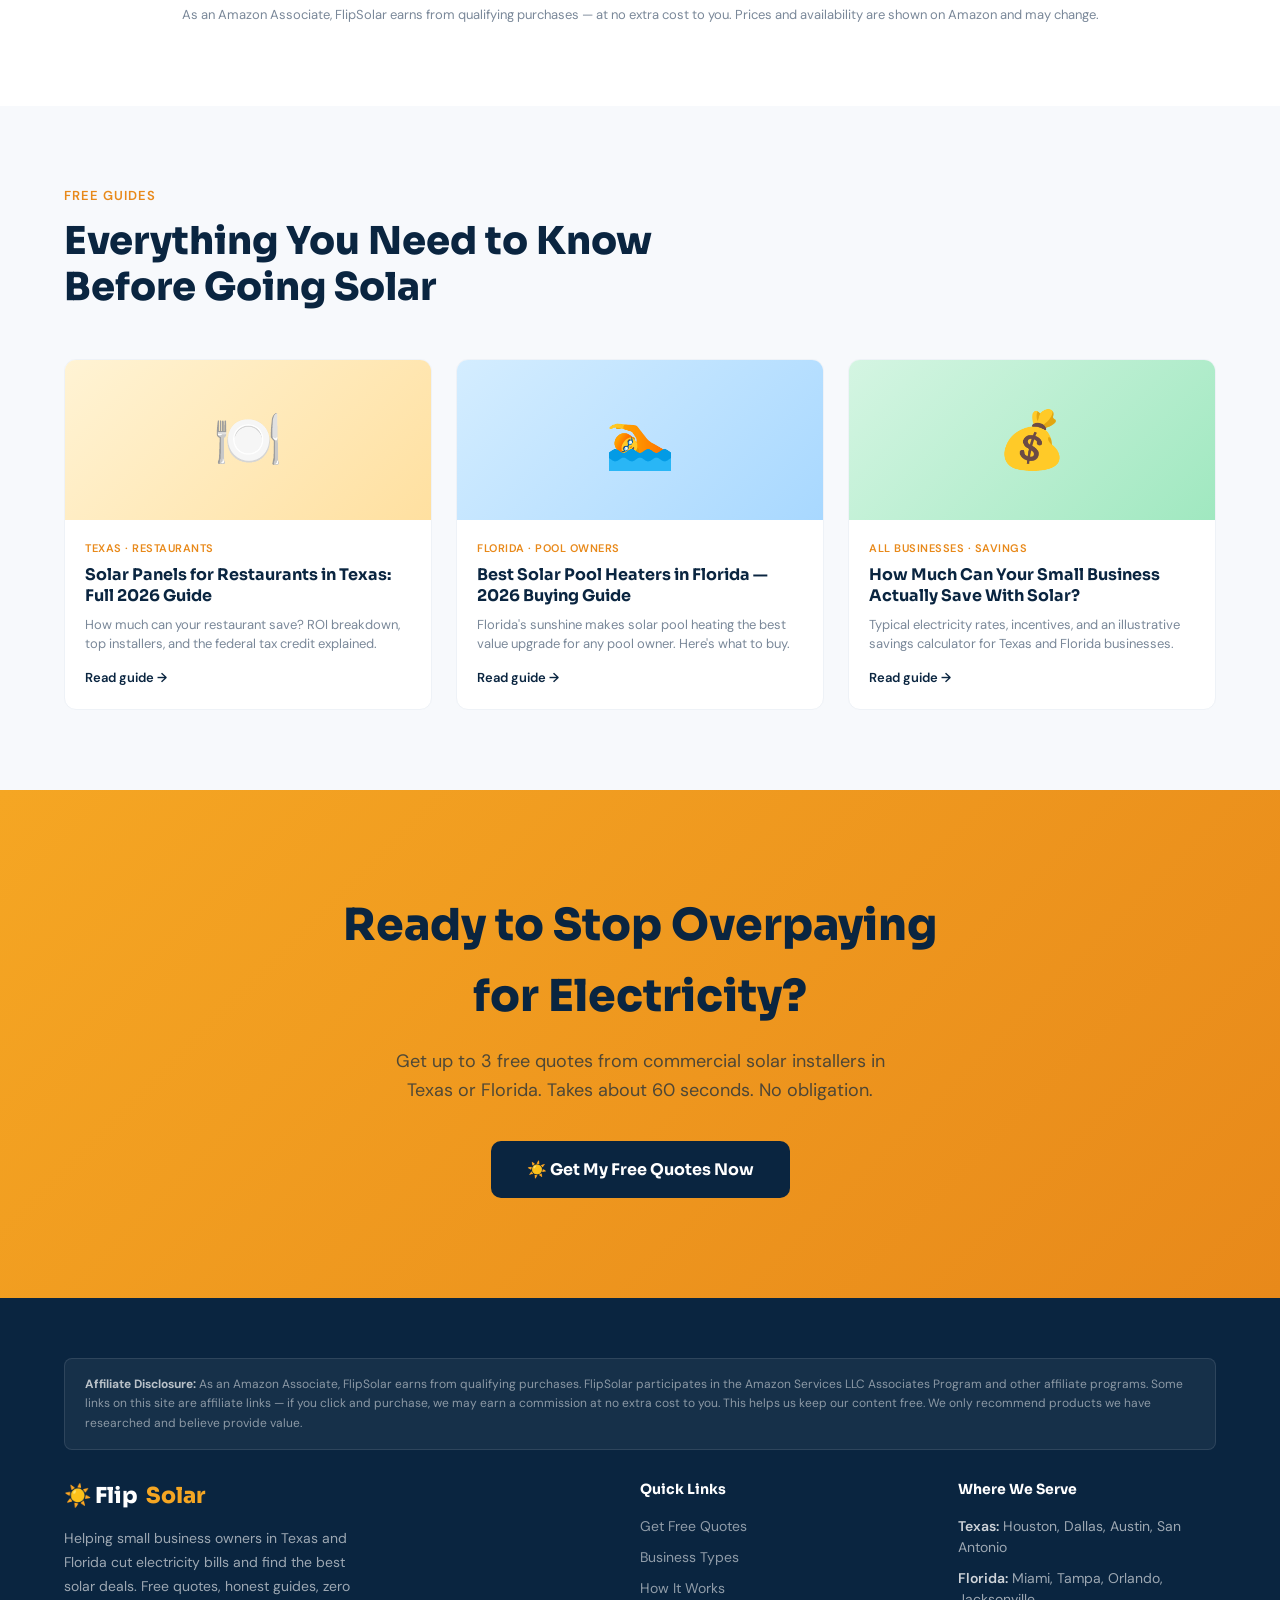
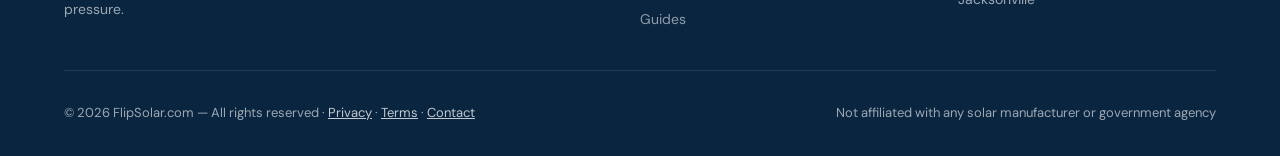
==== commit db6640c3: "Add files via upload" ====
--- a/index.html
+++ b/index.html
@@ -4,18 +4,18 @@
   <meta charset="UTF-8" />
   <meta name="viewport" content="width=device-width, initial-scale=1.0" />
   <title>FlipSolar — Free Solar Quotes for Small Businesses in Texas & Florida</title>
-  <meta name="description" content="Cut your business electricity bill by 40–60% with solar. Get 3 free solar installation quotes for restaurants, salons, laundromats, and offices in Texas and Florida. No upfront cost." />
+  <meta name="description" content="Cut your business electricity bill by up to 60% with solar. Get up to 3 free solar installation quotes for restaurants, salons, laundromats, and offices in Texas and Florida. No upfront cost." />
   <meta name="keywords" content="solar panels for small business Texas, solar energy Florida small business, commercial solar quotes, restaurant solar panels, solar installer Texas, business electricity savings solar" />
   <meta name="robots" content="index, follow" />
   <link rel="canonical" href="https://flipsolar.com/" />
   <meta property="og:title" content="FlipSolar — Solar Deals for Small Businesses in Texas & Florida" />
-  <meta property="og:description" content="Get 3 free solar quotes and cut your business electricity bill by 40–60%. Serving restaurants, salons, offices and more." />
+  <meta property="og:description" content="Get up to 3 free solar quotes and cut your business electricity bill by up to 60%. Serving restaurants, salons, offices and more." />
   <meta property="og:url" content="https://flipsolar.com/" />
   <meta property="og:type" content="website" />
   <meta property="og:image" content="https://flipsolar.com/images/og-image.png" />
   <meta name="twitter:card" content="summary_large_image" />
   <meta name="twitter:title" content="FlipSolar — Free Solar Quotes for Small Businesses" />
-  <meta name="twitter:description" content="Cut your business electricity bill by 40–60% with solar. Get 3 free quotes today." />
+  <meta name="twitter:description" content="Cut your business electricity bill by up to 60% with solar. Get up to 3 free quotes today." />
   <script type="application/ld+json">
   {
     "@context": "https://schema.org",
@@ -24,12 +24,7 @@
         "@type": "WebSite",
         "name": "FlipSolar",
         "url": "https://flipsolar.com",
-        "description": "Solar panel deals and free quote service for small businesses in Texas and Florida",
-        "potentialAction": {
-          "@type": "SearchAction",
-          "target": "https://flipsolar.com/blog/?q={search_term_string}",
-          "query-input": "required name=search_term_string"
-        }
+        "description": "Solar panel deals and free quote service for small businesses in Texas and Florida"
       },
       {
         "@type": "Organization",
@@ -173,7 +168,7 @@
   <div class="nav-links">
     <a href="#how-it-works">How It Works</a>
     <a href="#businesses">Business Types</a>
-    <a href="blog/solar-panels-restaurants-texas.html">Guides</a>
+    <a href="#blog">Guides</a>
     <a href="#get-quotes" class="nav-cta">Get Free Quotes</a>
   </div>
 </nav>
@@ -190,29 +185,30 @@
       Go Solar, Free Quotes.
     </h1>
     <p class="hero-sub">
-      Restaurants, salons, laundromats and offices in Texas and Florida are cutting electricity bills by 40–60% with commercial solar. Get matched with 3 verified local installers — zero upfront cost to get quotes.
+      Restaurants, salons, laundromats and offices in Texas and Florida can cut electricity bills by up to 60% with commercial solar. Get matched with up to 3 local commercial installers — free to request quotes, no obligation.
     </p>
     <div class="hero-stats" role="list">
       <div class="hero-stat" role="listitem">
-        <span class="val">40–60%</span>
-        <span class="label">Average bill reduction</span>
+        <span class="val">Up to 60%*</span>
+        <span class="label">Potential bill reduction</span>
       </div>
       <div class="hero-stat" role="listitem">
-        <span class="val">3–5 yrs</span>
-        <span class="label">Typical payback period</span>
+        <span class="val">5–12 yrs*</span>
+        <span class="label">Estimated payback range</span>
       </div>
       <div class="hero-stat" role="listitem">
-        <span class="val">30%</span>
+        <span class="val">30%*</span>
         <span class="label">Federal tax credit (ITC)</span>
       </div>
     </div>
+    <p class="hero-footnote">*Estimates, not guarantees. Results depend on your electricity rate, system size and tax situation. Under current law the 30% credit requires systems that did not start construction by July 4, 2026 to be placed in service by December 31, 2027. <a href="blog/solar-savings-small-business.html">See how we estimate</a>.</p>
   </div>
 
   <!-- ═══ LEAD FORM CARD ═══ -->
   <div class="form-card" id="get-quotes">
     <div class="form-card-head">
       <h2>Get Your Free Solar Quotes</h2>
-      <p>Match with 3 local installers in 60 seconds — no obligation</p>
+      <p>Get matched with up to 3 local installers — about 60 seconds, no obligation</p>
     </div>
 
     <!-- Steps indicator -->
@@ -248,7 +244,10 @@
         title="FlipSolar Lead Form"
         onload="document.getElementById('tally-loader').classList.add('hidden')">
       </iframe>
-    </div>
+      <noscript><p class="form-fallback">JavaScript is needed to show the form here. <a href="https://tally.so/r/68PQWO" target="_blank" rel="noopener">Open the quote form in a new tab</a>.</p></noscript>
+    </div>
+    <p class="form-fallback">Form not loading? <a href="https://tally.so/r/68PQWO" target="_blank" rel="noopener">Open it in a new tab</a>.</p>
+    <p class="form-consent">By submitting, you agree to our <a href="/privacy.html">Privacy Policy</a> and <a href="/terms.html">Terms</a> and consent to be contacted by FlipSolar and up to 3 installer partners about your request by email or phone.</p>
     <script>
       var d=document,w="https://tally.so/widgets/embed.js",
       v=function(){"undefined"!=typeof Tally?Tally.loadEmbeds():d.querySelectorAll("iframe[data-tally-src]:not([src])").forEach((function(e){e.src=e.dataset.tallySrc}))};
@@ -280,22 +279,22 @@
 <section class="why-solar" aria-labelledby="why-heading">
   <div class="section-label">Why Solar Makes Sense</div>
   <h2 class="section-title" id="why-heading">Your Electricity Bill Is a<br/>Profit Killer. Solar Fixes That.</h2>
-  <p class="section-sub">Commercial electricity rates in Texas and Florida are rising every year. Solar locks in your energy cost at near zero for 25+ years.</p>
+  <p class="section-sub">Commercial electricity rates can climb over time. Solar can lock in the cost of a large share of your electricity for 25+ years.</p>
   <div class="why-grid" role="list">
     <div class="why-card" role="listitem">
       <div class="why-icon" aria-hidden="true">💰</div>
       <h3>Immediate Monthly Savings</h3>
-      <p>Most small businesses see savings from month one. A restaurant paying $3,000/month in electricity can save $1,200–$1,800 every single month after going solar.</p>
+      <p>Savings start once your system is operating. As an illustration, a restaurant paying $3,000/month might offset $1,200–$2,100 of that bill, depending on how much solar its roof can host.</p>
     </div>
     <div class="why-card" role="listitem">
       <div class="why-icon" aria-hidden="true">🏛️</div>
       <h3>30% Federal Tax Credit</h3>
-      <p>The Investment Tax Credit (ITC) gives your business a 30% tax credit on the full system cost. A $50,000 system = $15,000 back from the IRS. Available through 2032.</p>
+      <p>The federal Investment Tax Credit (ITC) can cover 30% of a qualifying system’s cost — $15,000 on a $50,000 system. Timing matters: systems that did not start construction by July 4, 2026 must be placed in service by December 31, 2027. Confirm eligibility with a tax professional.</p>
     </div>
     <div class="why-card" role="listitem">
       <div class="why-icon" aria-hidden="true">📈</div>
-      <h3>Increases Property Value</h3>
-      <p>Commercial properties with solar sell for 4–10% more. Your solar system is an asset, not an expense — it adds to your balance sheet from day one.</p>
+      <h3>May Add Property Value</h3>
+      <p>Owned solar can add to a building’s value, but results vary by market and system. Ask a local appraiser before counting on it.</p>
     </div>
   </div>
 </section>
@@ -309,12 +308,13 @@
     <div class="biz-card" role="listitem"><div class="icon">🍽️</div><h3>Restaurants</h3><p>High HVAC, kitchen equipment and lighting loads make restaurants ideal solar candidates</p><span class="saving">Save $1,000–$2,500/mo</span></div>
     <div class="biz-card" role="listitem"><div class="icon">💇</div><h3>Salons &amp; Spas</h3><p>Dryers, HVAC and lighting run all day — solar offsets your biggest operating cost</p><span class="saving">Save $300–$800/mo</span></div>
     <div class="biz-card" role="listitem"><div class="icon">👔</div><h3>Laundromats</h3><p>Washers and dryers are energy-hungry. Solar cuts your variable costs dramatically</p><span class="saving">Save $800–$2,000/mo</span></div>
-    <div class="biz-card" role="listitem"><div class="icon">🏢</div><h3>Offices</h3><p>Cooling and lighting dominate office bills. Solar is the #1 ROI upgrade for office buildings</p><span class="saving">Save $500–$1,500/mo</span></div>
+    <div class="biz-card" role="listitem"><div class="icon">🏢</div><h3>Offices</h3><p>Cooling and lighting dominate office bills. Solar can be a strong ROI upgrade for office buildings</p><span class="saving">Save $500–$1,500/mo</span></div>
     <div class="biz-card" role="listitem"><div class="icon">🛒</div><h3>Retail Stores</h3><p>Lighting, HVAC and refrigeration — solar covers the bulk of retail energy demand</p><span class="saving">Save $400–$1,200/mo</span></div>
-    <div class="biz-card" role="listitem"><div class="icon">🏭</div><h3>Warehouses</h3><p>Large roof areas + high energy demand = perfect solar match. Fastest payback of any sector</p><span class="saving">Save $1,500–$4,000/mo</span></div>
-    <div class="biz-card" role="listitem"><div class="icon">🏨</div><h3>Hotels &amp; Motels</h3><p>24/7 operations, pool pumps, HVAC — hotels see some of the highest solar ROI in the industry</p><span class="saving">Save $2,000–$5,000/mo</span></div>
+    <div class="biz-card" role="listitem"><div class="icon">🏭</div><h3>Warehouses</h3><p>Large roof areas + high energy demand = perfect solar match. Often a strong payback</p><span class="saving">Save $1,500–$4,000/mo</span></div>
+    <div class="biz-card" role="listitem"><div class="icon">🏨</div><h3>Hotels &amp; Motels</h3><p>24/7 operations, pool pumps, HVAC — hotels often see strong solar returns</p><span class="saving">Save $2,000–$5,000/mo</span></div>
     <div class="biz-card" role="listitem"><div class="icon">🏥</div><h3>Clinics &amp; Medical</h3><p>Medical equipment and climate control run around the clock — solar provides stability and savings</p><span class="saving">Save $1,000–$3,000/mo</span></div>
   </div>
+  <p class="biz-footnote">Savings ranges are illustrative estimates for typical businesses, not quotes or guarantees. Your results depend on your electricity usage, rates, roof space and system size.</p>
 </section>
 
 <!-- ═══ HOW IT WORKS ═══ -->
@@ -324,7 +324,7 @@
   <p class="section-sub">We do the legwork. You compare quotes and choose what's best for your business.</p>
   <div class="steps">
     <div class="step"><div class="step-num">1</div><h3>Fill the 60-Second Form</h3><p>Tell us your business type, monthly electricity bill and location. No personal financial info required at this stage.</p></div>
-    <div class="step"><div class="step-num">2</div><h3>Get Matched to 3 Installers</h3><p>We match you with up to 3 vetted commercial solar installers in your area who specialise in businesses like yours.</p></div>
+    <div class="step"><div class="step-num">2</div><h3>Get Matched to 3 Installers</h3><p>We match you with up to 3 local commercial solar installers in your area who serve businesses like yours.</p></div>
     <div class="step"><div class="step-num">3</div><h3>Compare &amp; Decide</h3><p>Review proposals at your own pace. No pressure. Choose the one that fits your timeline and budget — or walk away. Your call.</p></div>
   </div>
 </section>
@@ -339,11 +339,11 @@
       <div class="state-flag">🤠</div>
       <div>
         <h3>Texas</h3>
-        <p>Texas leads the US in new solar capacity added in 2025 — installers are competitive, prices are falling fast, and businesses see 3–5 year payback periods. No state income tax means the full federal ITC goes further.</p>
+        <p>Texas led the US in new solar capacity added in 2025 (SEIA / Wood Mackenzie), and its large installer market means plenty of competition for your business. Payback depends heavily on your electricity rate and tax situation.</p>
         <div class="state-facts">
-          <div class="state-fact">#1 state for new solar installations in 2025</div>
-          <div class="state-fact">Average commercial electricity: $0.10–$0.14/kWh</div>
-          <div class="state-fact">No state income tax — ITC benefit maximised</div>
+          <div class="state-fact">#1 state for new solar capacity added in 2025</div>
+          <div class="state-fact">Commercial electricity: roughly 8–12¢/kWh (varies by provider)</div>
+          <div class="state-fact">Large, competitive installer market</div>
           <div class="state-fact">Cities: Houston, Dallas, Austin, San Antonio</div>
         </div>
       </div>
@@ -352,11 +352,11 @@
       <div class="state-flag">🌴</div>
       <div>
         <h3>Florida</h3>
-        <p>The Sunshine State lives up to its name — 237+ sunny days/year. Florida's Property Tax Exemption for solar and net metering rules make it one of the most financially attractive states for commercial solar.</p>
+        <p>The Sunshine State lives up to its name. Florida offers a sales-tax exemption on solar equipment, a property-tax exemption for commercial solar, and net metering through its utilities — all worth confirming for your situation.</p>
         <div class="state-facts">
-          <div class="state-fact">237+ sunny days per year statewide</div>
-          <div class="state-fact">100% property tax exemption on solar systems</div>
-          <div class="state-fact">Net metering: sell excess power back to the grid</div>
+          <div class="state-fact">Sales-tax exemption on solar equipment</div>
+          <div class="state-fact">80% property-tax exemption for commercial solar (through 2037)</div>
+          <div class="state-fact">Net metering available (rules vary by utility)</div>
           <div class="state-fact">Cities: Miami, Tampa, Orlando, Jacksonville</div>
         </div>
       </div>
@@ -368,35 +368,35 @@
 <section class="products" aria-labelledby="products-heading">
   <div class="section-label">Top Solar Equipment</div>
   <h2 class="section-title" id="products-heading">Portable Solar &amp; Backup Power<br/>for Your Business</h2>
-  <p class="section-sub">For smaller businesses or as backup power alongside your main system — these are our top-tested picks available on Amazon.</p>
+  <p class="section-sub">For smaller businesses or as backup power alongside your main system — these are popular picks available on Amazon.</p>
   <div class="products-grid">
     <article class="product-card">
       <div class="product-img">⚡</div>
       <h3>EcoFlow DELTA Pro Portable Power Station</h3>
       <p class="desc">3.6kWh expandable capacity. Powers your POS, Wi-Fi, refrigeration and lighting during outages. Charges via solar panels.</p>
-      <div class="price">$2,199 <span>on Amazon</span></div>
-      <a href="https://www.amazon.com/dp/B09STZTLGN?tag=YOUR_AFFILIATE_TAG" class="btn-amazon" target="_blank" rel="noopener sponsored">🛒 View on Amazon</a>
+      <div class="price"><span>Check current price on Amazon</span></div>
+      <a href="https://www.amazon.com/dp/B0C1Z4GLKS?tag=flipsolar-20" class="btn-amazon" target="_blank" rel="noopener sponsored">🛒 View on Amazon</a>
     </article>
     <article class="product-card">
       <div class="product-img">🌞</div>
       <h3>Jackery SolarSaga 200W Solar Panel</h3>
       <p class="desc">Foldable, weatherproof 200W panel. Pairs with Jackery or EcoFlow stations. Perfect for outdoor signage or supplemental charging.</p>
-      <div class="price">$399 <span>on Amazon</span></div>
-      <a href="https://www.amazon.com/dp/B09SJMGHL4?tag=YOUR_AFFILIATE_TAG" class="btn-amazon" target="_blank" rel="noopener sponsored">🛒 View on Amazon</a>
+      <div class="price"><span>Check current price on Amazon</span></div>
+      <a href="https://www.amazon.com/dp/B0B8ZLZ53M?tag=flipsolar-20" class="btn-amazon" target="_blank" rel="noopener sponsored">🛒 View on Amazon</a>
     </article>
     <article class="product-card">
       <div class="product-img">🔋</div>
       <h3>Bluetti AC200MAX Power Station</h3>
       <p class="desc">2,048Wh with 2,200W output. The go-to backup for small shops and salons. Expandable to 8,192Wh with add-on batteries.</p>
-      <div class="price">$1,499 <span>on Amazon</span></div>
-      <a href="https://www.amazon.com/dp/B09NCJPBMT?tag=YOUR_AFFILIATE_TAG" class="btn-amazon" target="_blank" rel="noopener sponsored">🛒 View on Amazon</a>
+      <div class="price"><span>Check current price on Amazon</span></div>
+      <a href="https://www.amazon.com/dp/B0CLGZB3L6?tag=flipsolar-20" class="btn-amazon" target="_blank" rel="noopener sponsored">🛒 View on Amazon</a>
     </article>
   </div>
-  <p style="text-align:center;margin-top:24px;font-size:13px;color:var(--grey-500);">* FlipSolar earns a small commission from Amazon purchases at no extra cost to you. This helps keep our guides free.</p>
+  <p style="text-align:center;margin-top:24px;font-size:13px;color:var(--grey-500);">As an Amazon Associate, FlipSolar earns from qualifying purchases — at no extra cost to you. Prices and availability are shown on Amazon and may change.</p>
 </section>
 
 <!-- ═══ BLOG ═══ -->
-<section class="blog" aria-labelledby="blog-heading">
+<section class="blog" id="blog" aria-labelledby="blog-heading">
   <div class="section-label">Free Guides</div>
   <h2 class="section-title" id="blog-heading">Everything You Need to Know<br/>Before Going Solar</h2>
   <div class="blog-grid">
@@ -404,16 +404,16 @@
       <div class="blog-thumb t1">🍽️</div>
       <div class="blog-body">
         <div class="blog-tag">Texas · Restaurants</div>
-        <h3>Solar Panels for Restaurants in Texas: Full 2025 Guide</h3>
+        <h3>Solar Panels for Restaurants in Texas: Full 2026 Guide</h3>
         <p>How much can your restaurant save? ROI breakdown, top installers, and the federal tax credit explained.</p>
         <span class="blog-read">Read guide →</span>
       </div>
     </a>
-    <a href="blog/solar-pool-heater-florida-2025.html" class="blog-card">
+    <a href="blog/solar-pool-heater-florida-2026.html" class="blog-card">
       <div class="blog-thumb t2">🏊</div>
       <div class="blog-body">
         <div class="blog-tag">Florida · Pool Owners</div>
-        <h3>Best Solar Pool Heaters in Florida — 2025 Buying Guide</h3>
+        <h3>Best Solar Pool Heaters in Florida — 2026 Buying Guide</h3>
         <p>Florida's sunshine makes solar pool heating the best value upgrade for any pool owner. Here's what to buy.</p>
         <span class="blog-read">Read guide →</span>
       </div>
@@ -423,7 +423,7 @@
       <div class="blog-body">
         <div class="blog-tag">All Businesses · Savings</div>
         <h3>How Much Can Your Small Business Actually Save With Solar?</h3>
-        <p>Real numbers from real businesses in Texas and Florida. Electricity bill breakdown and 5-year ROI calculator.</p>
+        <p>Typical electricity rates, incentives, and an illustrative savings calculator for Texas and Florida businesses.</p>
         <span class="blog-read">Read guide →</span>
       </div>
     </a>
@@ -433,14 +433,14 @@
 <!-- ═══ CTA ═══ -->
 <section class="cta-section" aria-labelledby="cta-heading">
   <h2 id="cta-heading">Ready to Stop Overpaying<br/>for Electricity?</h2>
-  <p>Get 3 free quotes from commercial solar installers in Texas or Florida. Takes 60 seconds. No obligation.</p>
+  <p>Get up to 3 free quotes from commercial solar installers in Texas or Florida. Takes about 60 seconds. No obligation.</p>
   <a href="#get-quotes" class="btn-primary">☀️ Get My Free Quotes Now</a>
 </section>
 
 <!-- ═══ FOOTER ═══ -->
 <footer>
   <div class="affiliate-disclosure">
-    <strong style="color:rgba(255,255,255,0.7)">Affiliate Disclosure:</strong> FlipSolar participates in the Amazon Services LLC Associates Program and other affiliate programs. Some links on this site are affiliate links — if you click and purchase, we may earn a commission at no extra cost to you. This helps us keep our content free. We only recommend products we have researched and believe provide value.
+    <strong style="color:rgba(255,255,255,0.7)">Affiliate Disclosure:</strong> As an Amazon Associate, FlipSolar earns from qualifying purchases. FlipSolar participates in the Amazon Services LLC Associates Program and other affiliate programs. Some links on this site are affiliate links — if you click and purchase, we may earn a commission at no extra cost to you. This helps us keep our content free. We only recommend products we have researched and believe provide value.
   </div>
   <div class="footer-top">
     <div>
@@ -453,23 +453,19 @@
         <li><a href="#get-quotes">Get Free Quotes</a></li>
         <li><a href="#businesses">Business Types</a></li>
         <li><a href="#how-it-works">How It Works</a></li>
-        <li><a href="blog/solar-panels-restaurants-texas.html">Guides</a></li>
+        <li><a href="#blog">Guides</a></li>
       </ul>
     </div>
     <div>
-      <h4>States We Serve</h4>
+      <h4>Where We Serve</h4>
       <ul>
-        <li><a href="blog/solar-panels-restaurants-texas.html">Texas</a></li>
-        <li><a href="blog/solar-pool-heater-florida-2025.html">Florida</a></li>
-        <li><a href="#get-quotes">Houston</a></li>
-        <li><a href="#get-quotes">Miami</a></li>
-        <li><a href="#get-quotes">Dallas</a></li>
-        <li><a href="#get-quotes">Tampa</a></li>
+        <li><strong>Texas:</strong> Houston, Dallas, Austin, San Antonio</li>
+        <li><strong>Florida:</strong> Miami, Tampa, Orlando, Jacksonville</li>
       </ul>
     </div>
   </div>
   <div class="footer-bottom">
-    <span>© 2025 FlipSolar.com — All rights reserved</span>
+    <span>© 2026 FlipSolar.com — All rights reserved · <a href="/privacy.html">Privacy</a> · <a href="/terms.html">Terms</a> · <a href="/contact.html">Contact</a></span>
     <span>Not affiliated with any solar manufacturer or government agency</span>
   </div>
 </footer>
--- a/css/style.css
+++ b/css/style.css
@@ -869,7 +869,7 @@
   .products-grid { grid-template-columns: 1fr; }
   .blog-grid { grid-template-columns: 1fr; }
   .footer-top { grid-template-columns: 1fr; gap: 32px; }
-  .article-layout { grid-template-columns: 1fr; }
+  .article-layout { grid-template-columns: minmax(0, 1fr); }
   .nav-links { display: none; }
 }
 
@@ -877,3 +877,37 @@
   .biz-grid { grid-template-columns: 1fr; }
   .hero-stats { flex-wrap: wrap; gap: 20px; }
 }
+
+/* ── Added pre-launch: footnotes, form fallback/consent, footer legal, legal pages ── */
+.hero-footnote { font-size: 12px; line-height: 1.5; color: rgba(255,255,255,0.6); margin-top: 18px; max-width: 520px; }
+.hero-footnote a { color: inherit; text-decoration: underline; }
+.biz-footnote { font-size: 13px; color: var(--grey-500); text-align: center; margin: 24px auto 0; max-width: 720px; }
+.form-fallback, .form-consent { font-size: 12.5px; line-height: 1.5; color: var(--grey-500); text-align: center; margin: 10px 0 0; }
+.form-consent { margin-bottom: 4px; }
+.form-fallback a, .form-consent a { color: inherit; text-decoration: underline; }
+.footer-bottom { flex-wrap: wrap; gap: 10px 24px; }
+.footer-bottom a { color: rgba(255,255,255,0.75); text-decoration: underline; }
+.footer-bottom a:hover { color: var(--sun); }
+footer ul li { font-size: 14px; line-height: 1.5; }
+footer ul li strong { color: rgba(255,255,255,0.8); font-weight: 600; }
+:focus-visible { outline: 3px solid var(--sun); outline-offset: 2px; }
+
+.legal-hero { background: linear-gradient(160deg, var(--sky) 0%, var(--sky-mid) 100%); color: #fff; padding: 56px 5% 40px; }
+.legal-hero h1 { font-family: 'Sora', sans-serif; font-size: clamp(28px, 4vw, 40px); margin: 0 0 8px; }
+.legal-hero p { margin: 0; color: rgba(255,255,255,0.7); font-size: 14px; }
+.legal-body { max-width: 780px; margin: 0 auto; padding: 40px 5% 72px; line-height: 1.75; color: var(--sky); }
+.legal-body h2 { font-family: 'Sora', sans-serif; font-size: 20px; margin: 36px 0 10px; }
+.legal-body p, .legal-body li { font-size: 16px; }
+.legal-body ul { padding-left: 22px; }
+.legal-body a { color: var(--sun-deep); }
+.thanks-steps { counter-reset: s; list-style: none; padding: 0; }
+.thanks-steps li { counter-increment: s; position: relative; padding: 4px 0 18px 52px; }
+.thanks-steps li::before { content: counter(s); position: absolute; left: 0; top: 0; width: 36px; height: 36px; border-radius: 50%; background: var(--sun); color: var(--sky); font-weight: 800; display: flex; align-items: center; justify-content: center; }
+.btn-row { display: flex; flex-wrap: wrap; gap: 12px; margin-top: 24px; }
+
+/* Guides: let grid children shrink; keep calculator readable on narrow phones */
+.article-body { min-width: 0; overflow-wrap: break-word; }
+@media (max-width: 480px) {
+  .calc-results { grid-template-columns: 1fr; }
+  .article-body .calc-box { padding: 24px 18px; }
+}
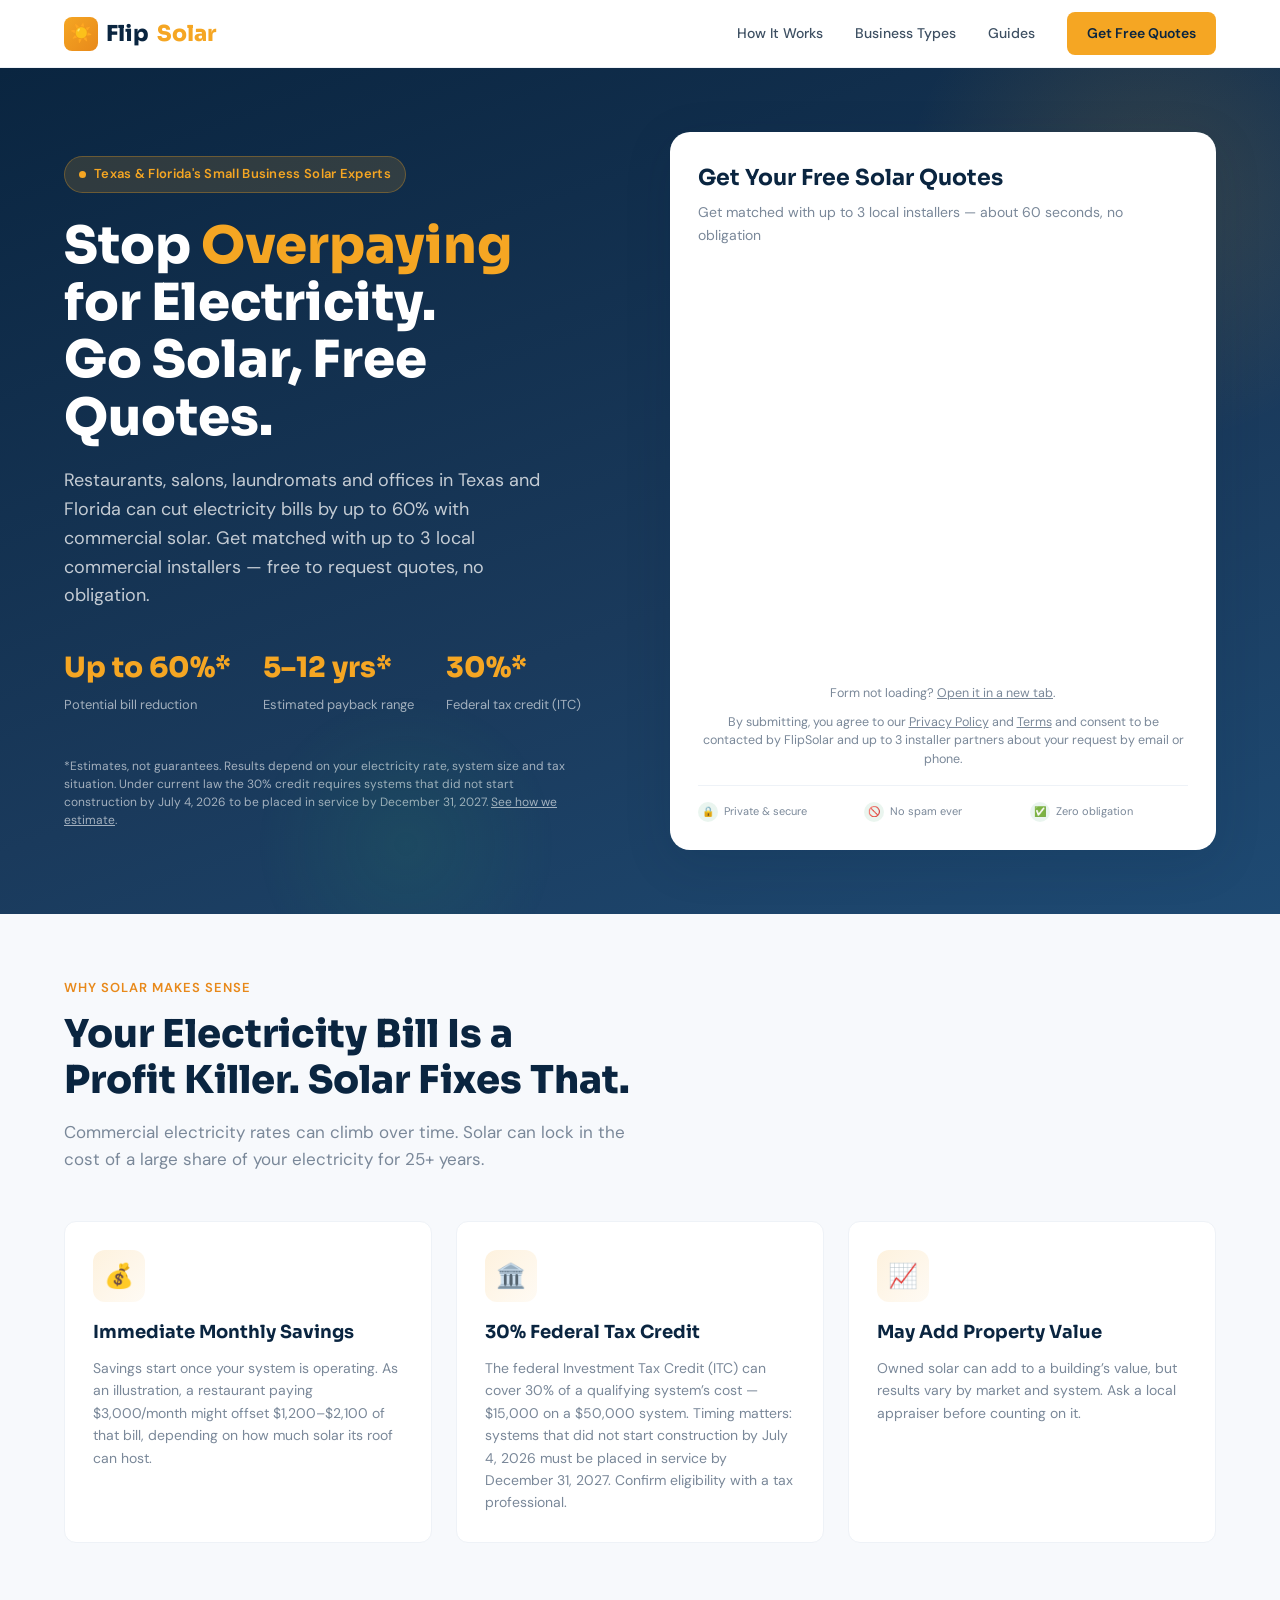
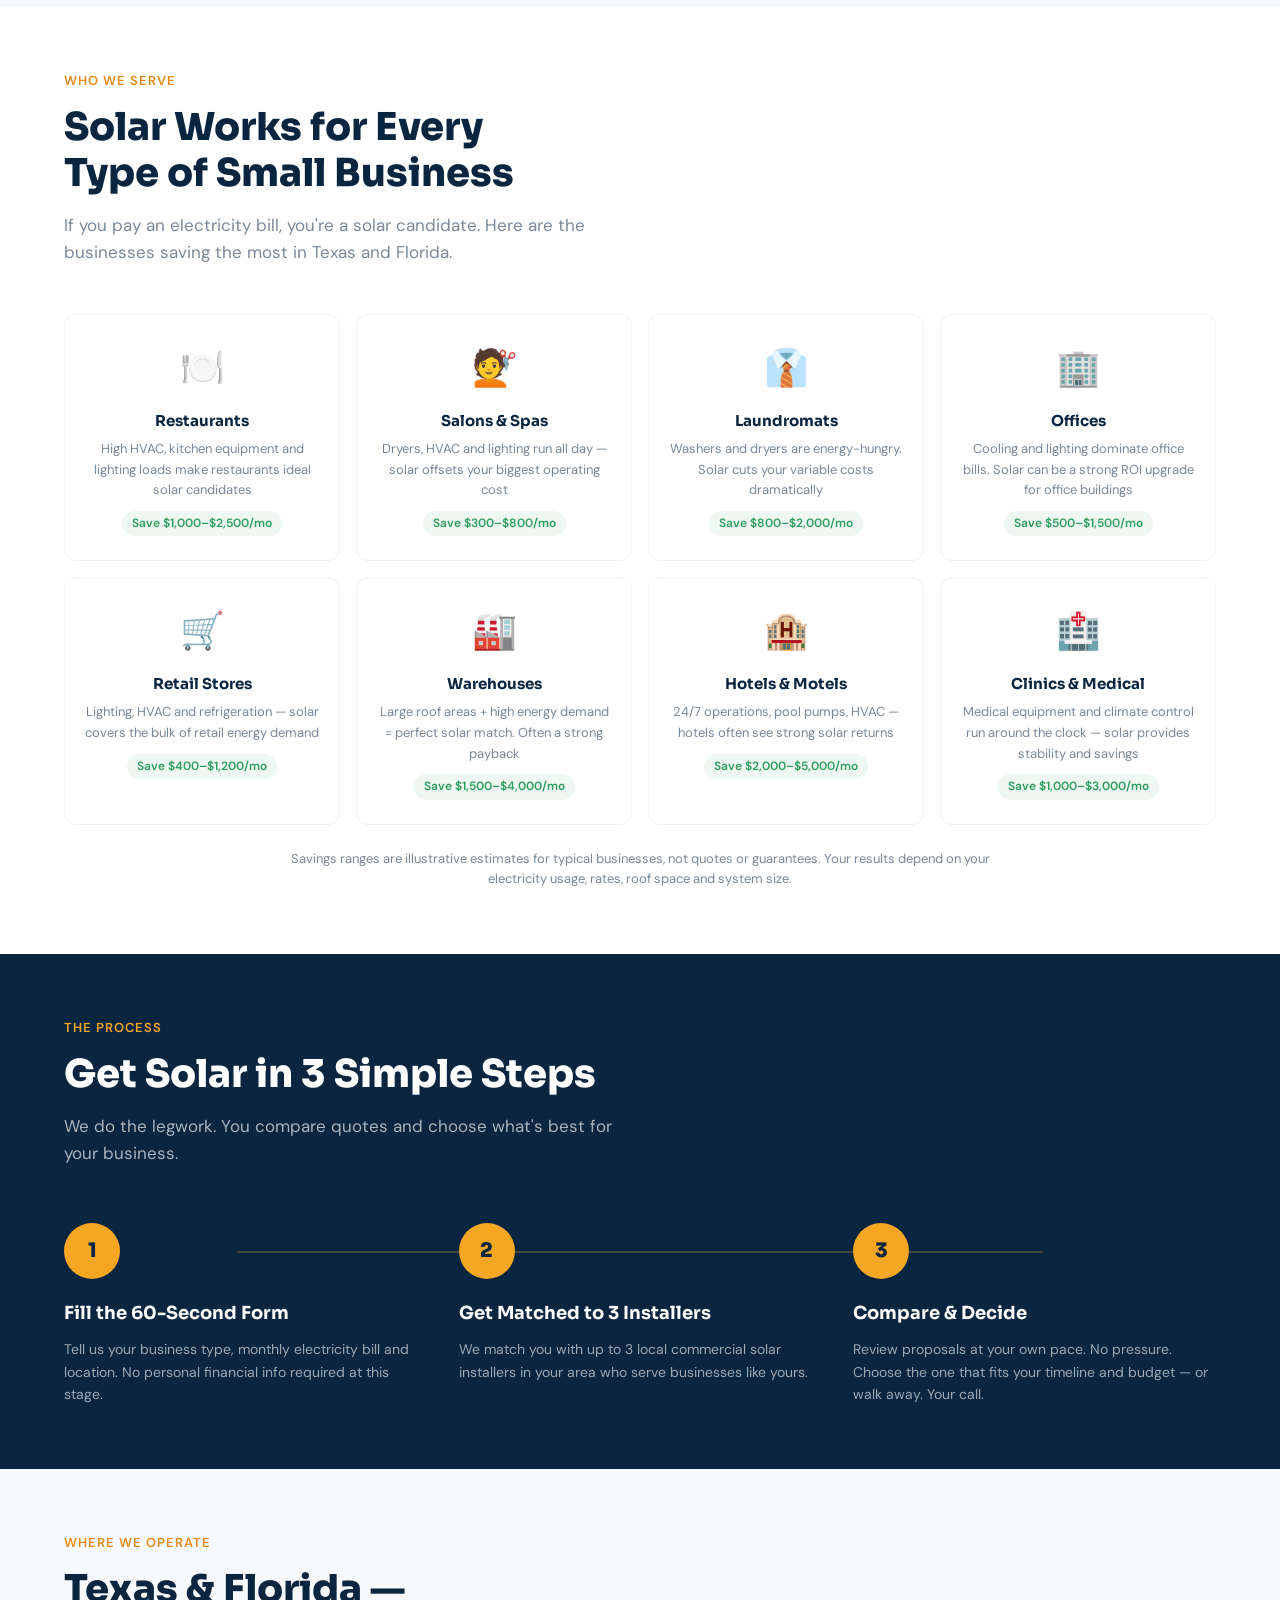
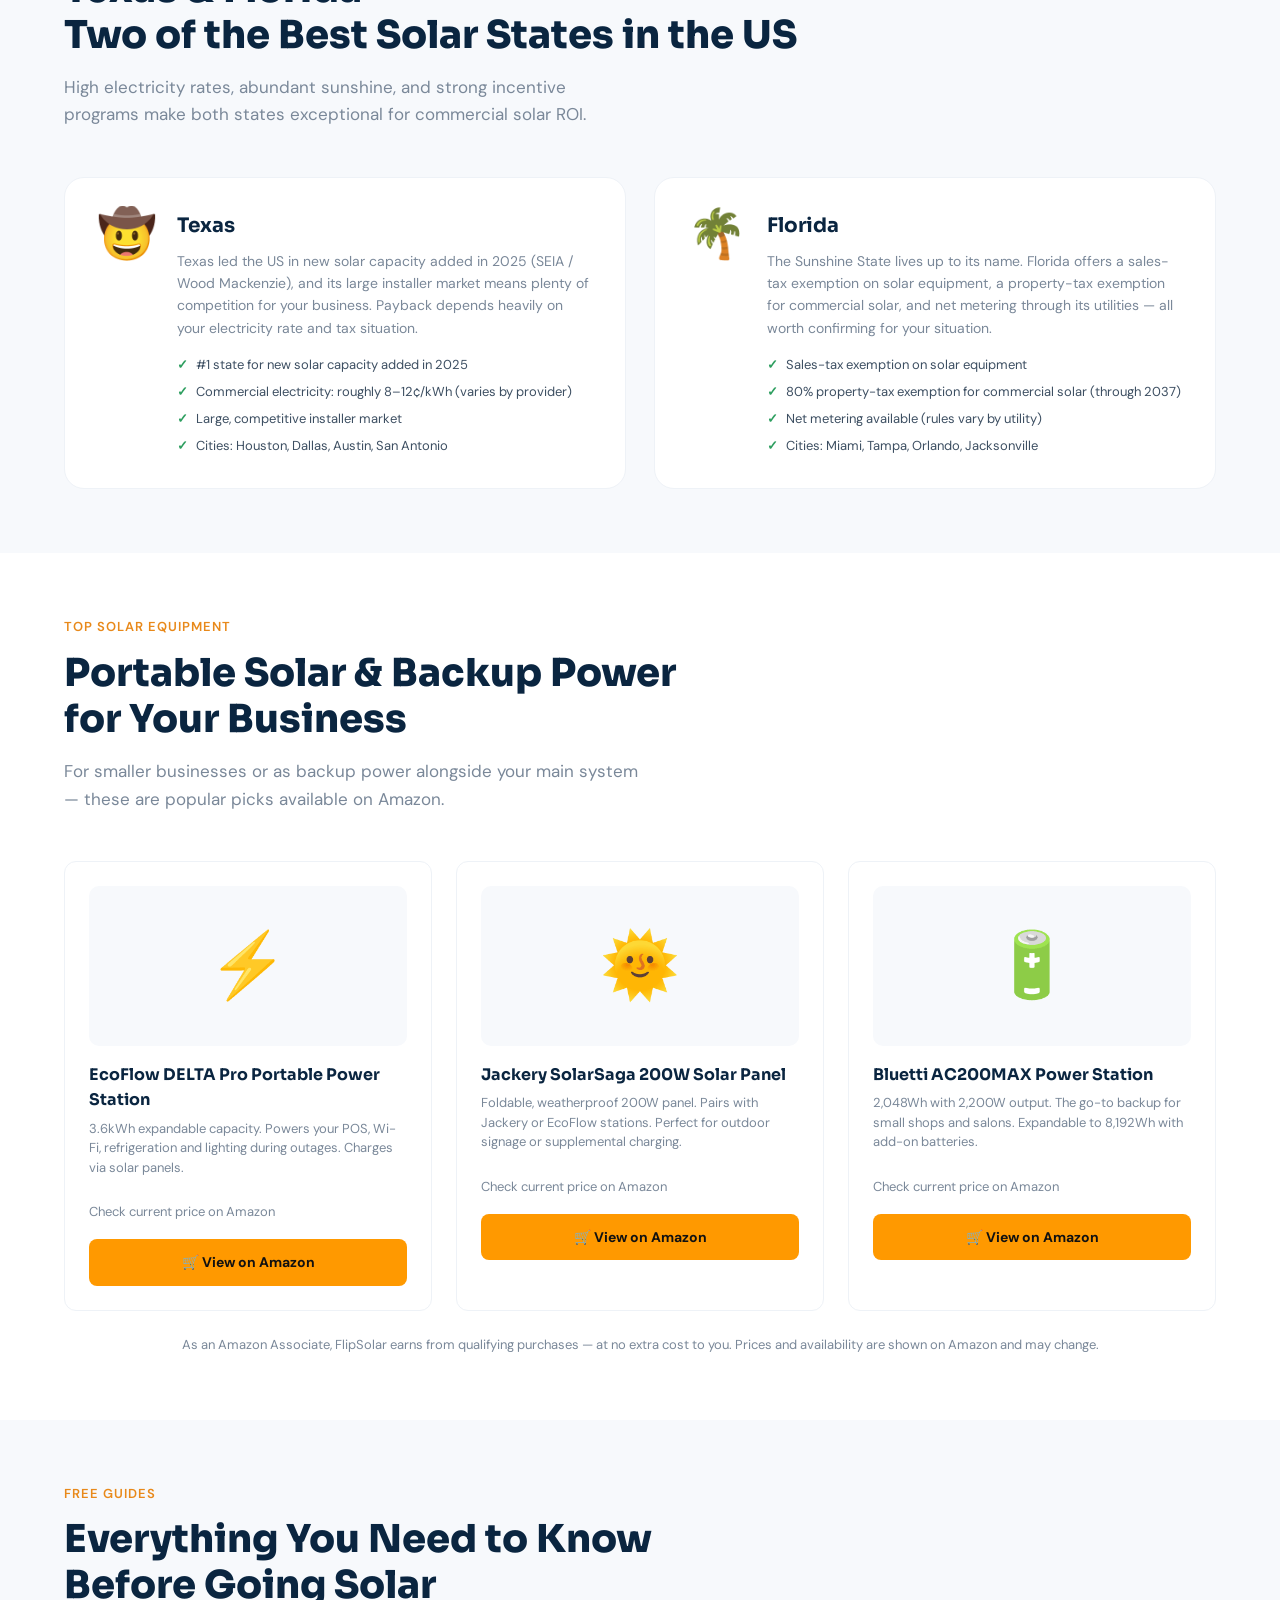
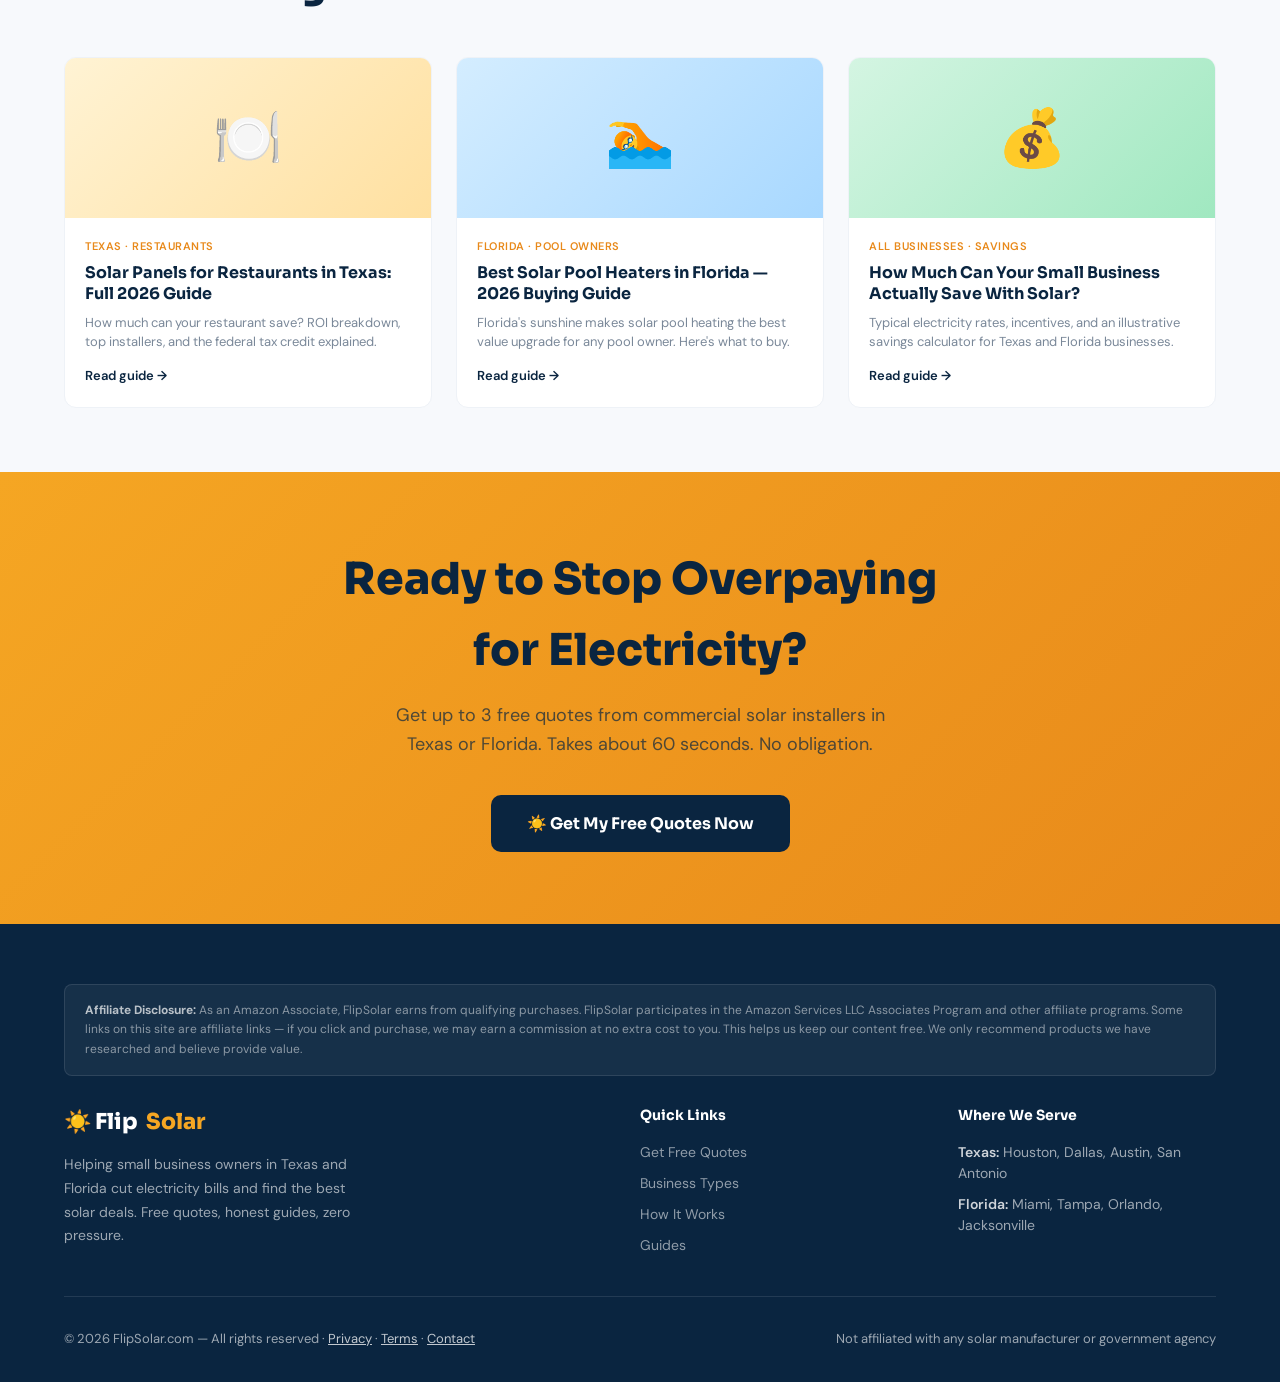
==== commit 8e2ccd90: "Add files via upload" ====
--- a/index.html
+++ b/index.html
@@ -112,6 +112,9 @@
     }
 
     .form-step:last-child { border-right: none; }
+    .form-step:not(.active):not(.done) .fs-num { background: var(--grey-100); color: var(--grey-500); }
+    .form-step.active { background: #fff; color: var(--sky); font-weight: 600; }
+    .form-step.done .fs-num { background: var(--grass); color: #fff; }
 
     .form-step .fs-num {
       width: 20px;
@@ -211,21 +214,6 @@
       <p>Get matched with up to 3 local installers — about 60 seconds, no obligation</p>
     </div>
 
-    <!-- Steps indicator -->
-    <div class="form-steps" aria-hidden="true">
-      <div class="form-step">
-        <span class="fs-num">1</span>
-        <span>Your business</span>
-      </div>
-      <div class="form-step">
-        <span class="fs-num">2</span>
-        <span>Your location</span>
-      </div>
-      <div class="form-step">
-        <span class="fs-num">3</span>
-        <span>Get matched</span>
-      </div>
-    </div>
 
     <!-- Tally embed with loading state -->
     <div class="tally-wrapper">
@@ -247,6 +235,22 @@
       <noscript><p class="form-fallback">JavaScript is needed to show the form here. <a href="https://tally.so/r/68PQWO" target="_blank" rel="noopener">Open the quote form in a new tab</a>.</p></noscript>
     </div>
     <p class="form-fallback">Form not loading? <a href="https://tally.so/r/68PQWO" target="_blank" rel="noopener">Open it in a new tab</a>.</p>
+    <script>
+      // Keep the step bar in sync with the embedded Tally form (Tally posts page/submit events to the parent window).
+      window.addEventListener('message', function (e) {
+        if (e.origin !== 'https://tally.so' || typeof e.data !== 'string' || e.data.indexOf('Tally.') < 0) return;
+        var msg; try { msg = JSON.parse(e.data); } catch (_) { return; }
+        var step = null;
+        if (msg.event === 'Tally.FormPageView' && msg.payload) step = Math.min(parseInt(msg.payload.page, 10) || 1, 3);
+        if (msg.event === 'Tally.FormSubmitted') step = 4;
+        if (step === null) return;
+        document.querySelectorAll('.form-step').forEach(function (el) {
+          var n = parseInt(el.getAttribute('data-step'), 10);
+          el.classList.toggle('done', n < step);
+          el.classList.toggle('active', n === step);
+        });
+      });
+    </script>
     <p class="form-consent">By submitting, you agree to our <a href="/privacy.html">Privacy Policy</a> and <a href="/terms.html">Terms</a> and consent to be contacted by FlipSolar and up to 3 installer partners about your request by email or phone.</p>
     <script>
       var d=document,w="https://tally.so/widgets/embed.js",
--- a/css/style.css
+++ b/css/style.css
@@ -98,15 +98,17 @@
 /* ── HERO ── */
 .hero {
   background: linear-gradient(160deg, var(--sky) 0%, var(--sky-mid) 60%, #1e4a73 100%);
-  min-height: 88vh;
+  min-height: auto;
   display: grid;
-  grid-template-columns: 1fr 1fr;
-  align-items: center;
+  grid-template-columns: minmax(0, 1fr) minmax(0, 1fr);
+  align-items: start;
   gap: 60px;
-  padding: 80px 5% 80px;
+  padding: 56px 5% 72px;
   position: relative;
   overflow: hidden;
-}
+  overflow: clip;
+}
+.hero-content { position: sticky; top: 100px; padding-top: 24px; }
 
 .hero::before {
   content: '';
@@ -251,7 +253,7 @@
 }
 
 /* ── SECTION SHARED ── */
-section { padding: 80px 5%; }
+section { padding: 64px 5%; }
 
 .section-label {
   font-size: 13px;
@@ -569,7 +571,7 @@
 .cta-section {
   background: linear-gradient(135deg, var(--sun) 0%, var(--sun-deep) 100%);
   text-align: center;
-  padding: 100px 5%;
+  padding: 72px 5%;
 }
 
 .cta-section h2 {
@@ -860,7 +862,8 @@
 
 /* ── RESPONSIVE ── */
 @media (max-width: 900px) {
-  .hero { grid-template-columns: 1fr; gap: 40px; min-height: auto; padding: 60px 5%; }
+  .hero { grid-template-columns: minmax(0, 1fr); gap: 40px; min-height: auto; padding: 48px 5%; }
+  .hero-content { position: static; padding-top: 0; }
   .why-grid { grid-template-columns: 1fr; }
   .biz-grid { grid-template-columns: 1fr 1fr; }
   .steps { grid-template-columns: 1fr; }
@@ -911,3 +914,11 @@
   .calc-results { grid-template-columns: 1fr; }
   .article-body .calc-box { padding: 24px 18px; }
 }
+
+/* ── Hero layout: top-align so a tall embedded form doesn't leave a gap above the headline ── */
+@media (min-width: 901px) {
+  .hero { align-items: start; min-height: 0; padding-top: 64px; padding-bottom: 64px; overflow: clip; }
+  .hero-content { position: sticky; top: 96px; }
+}
+.form-card { padding: 28px; }
+.form-card-head { margin-bottom: 8px; }
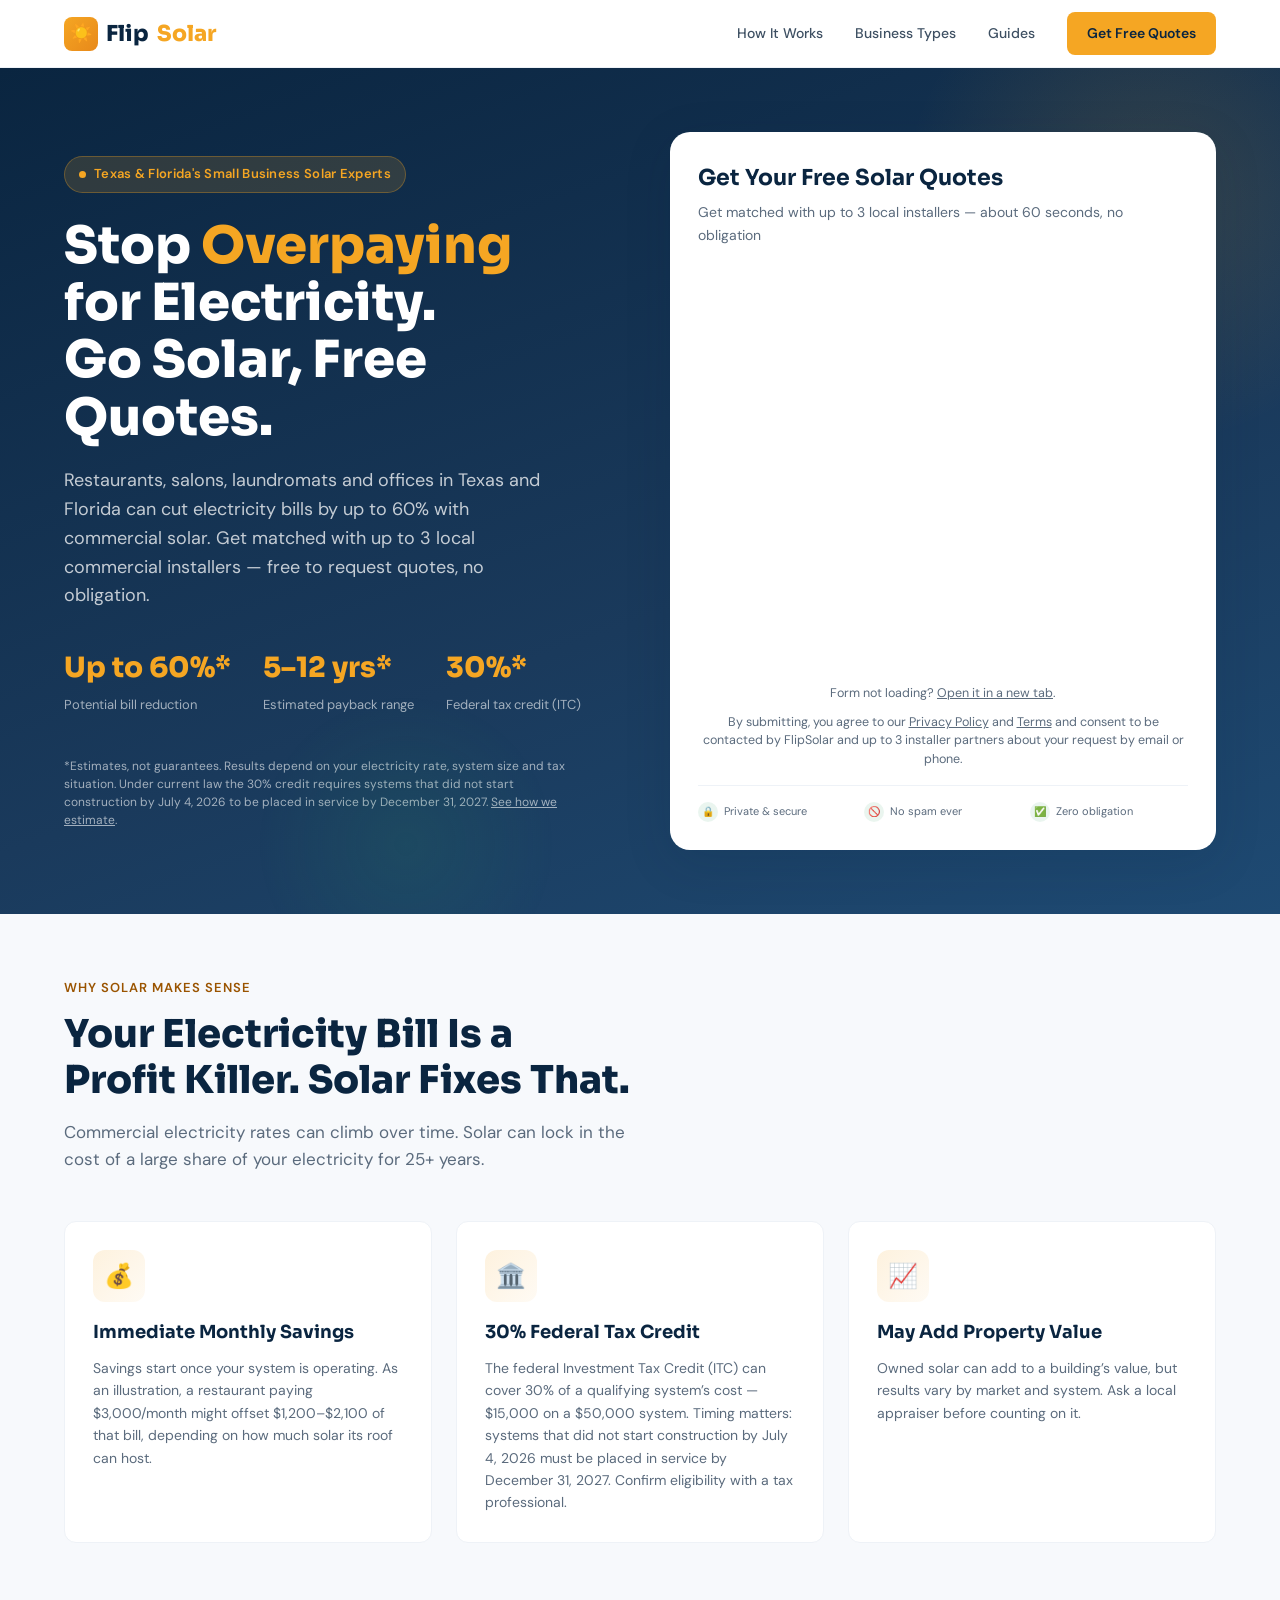
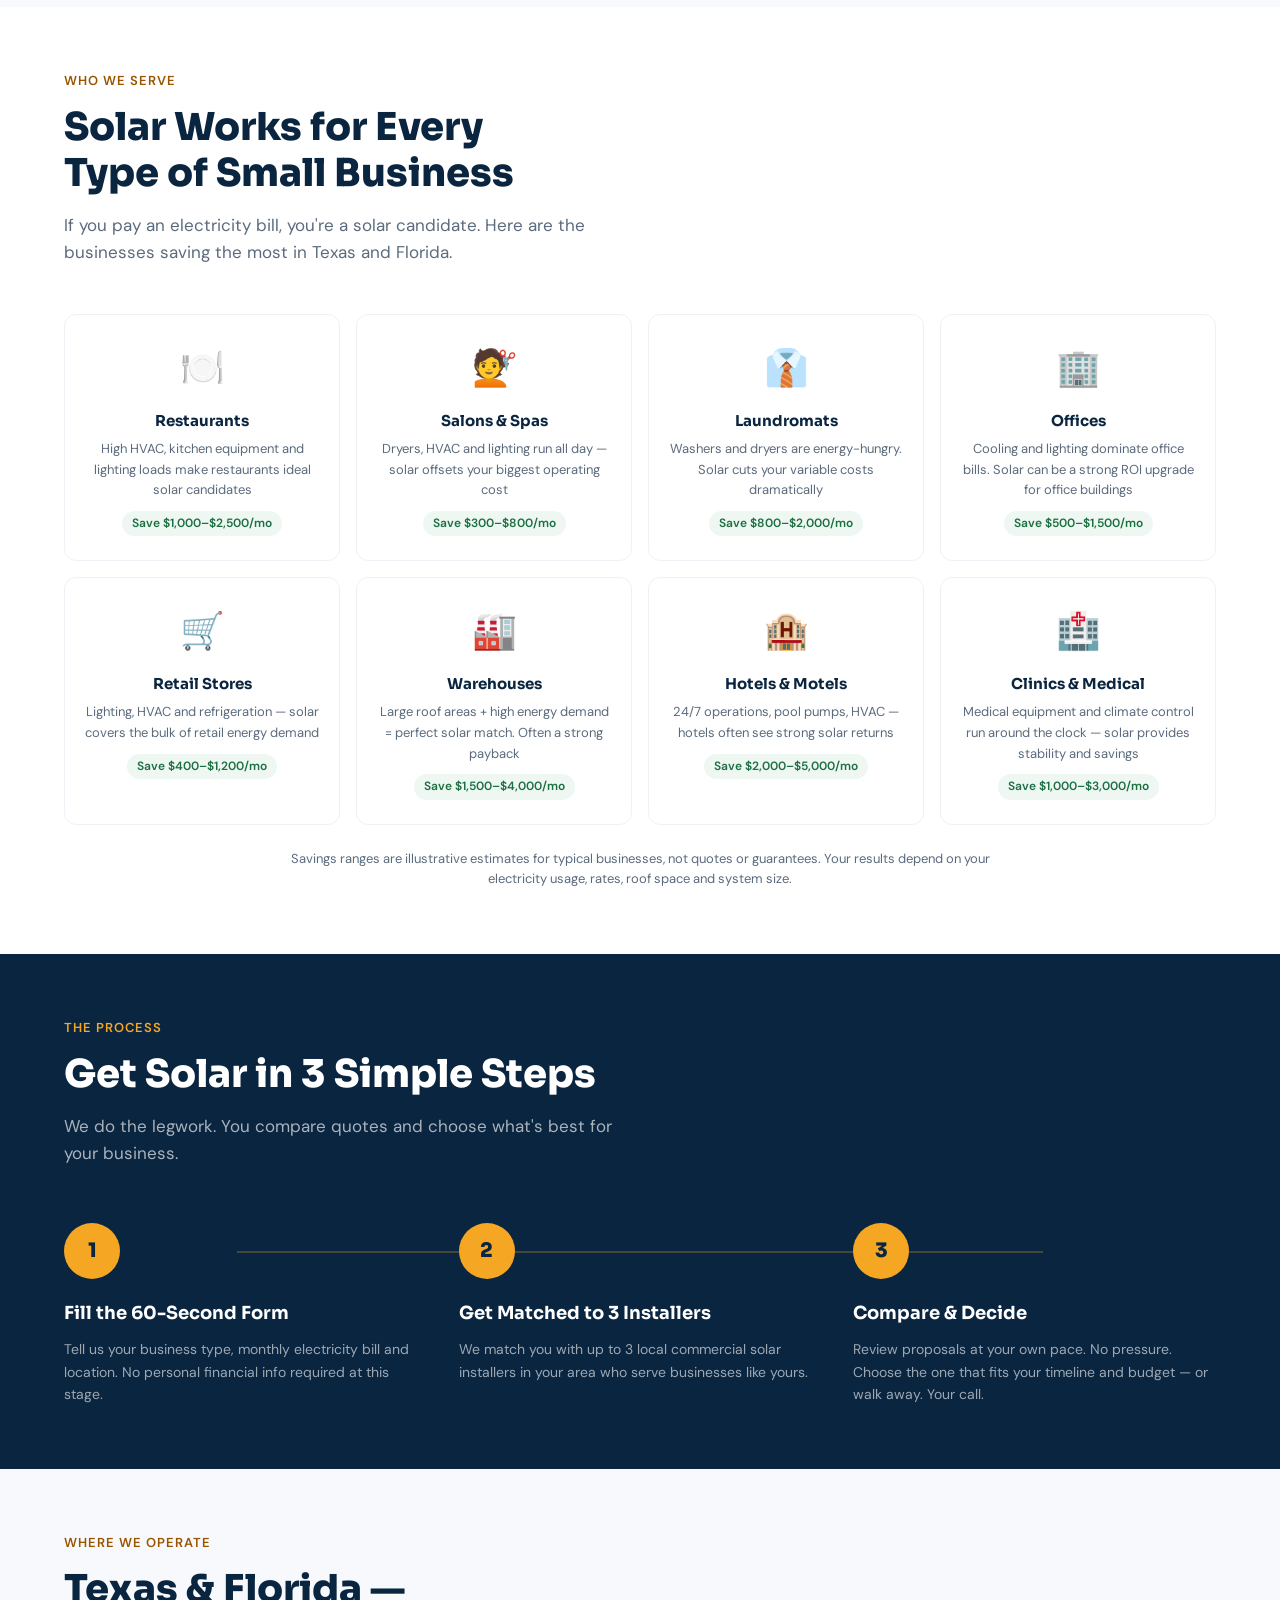
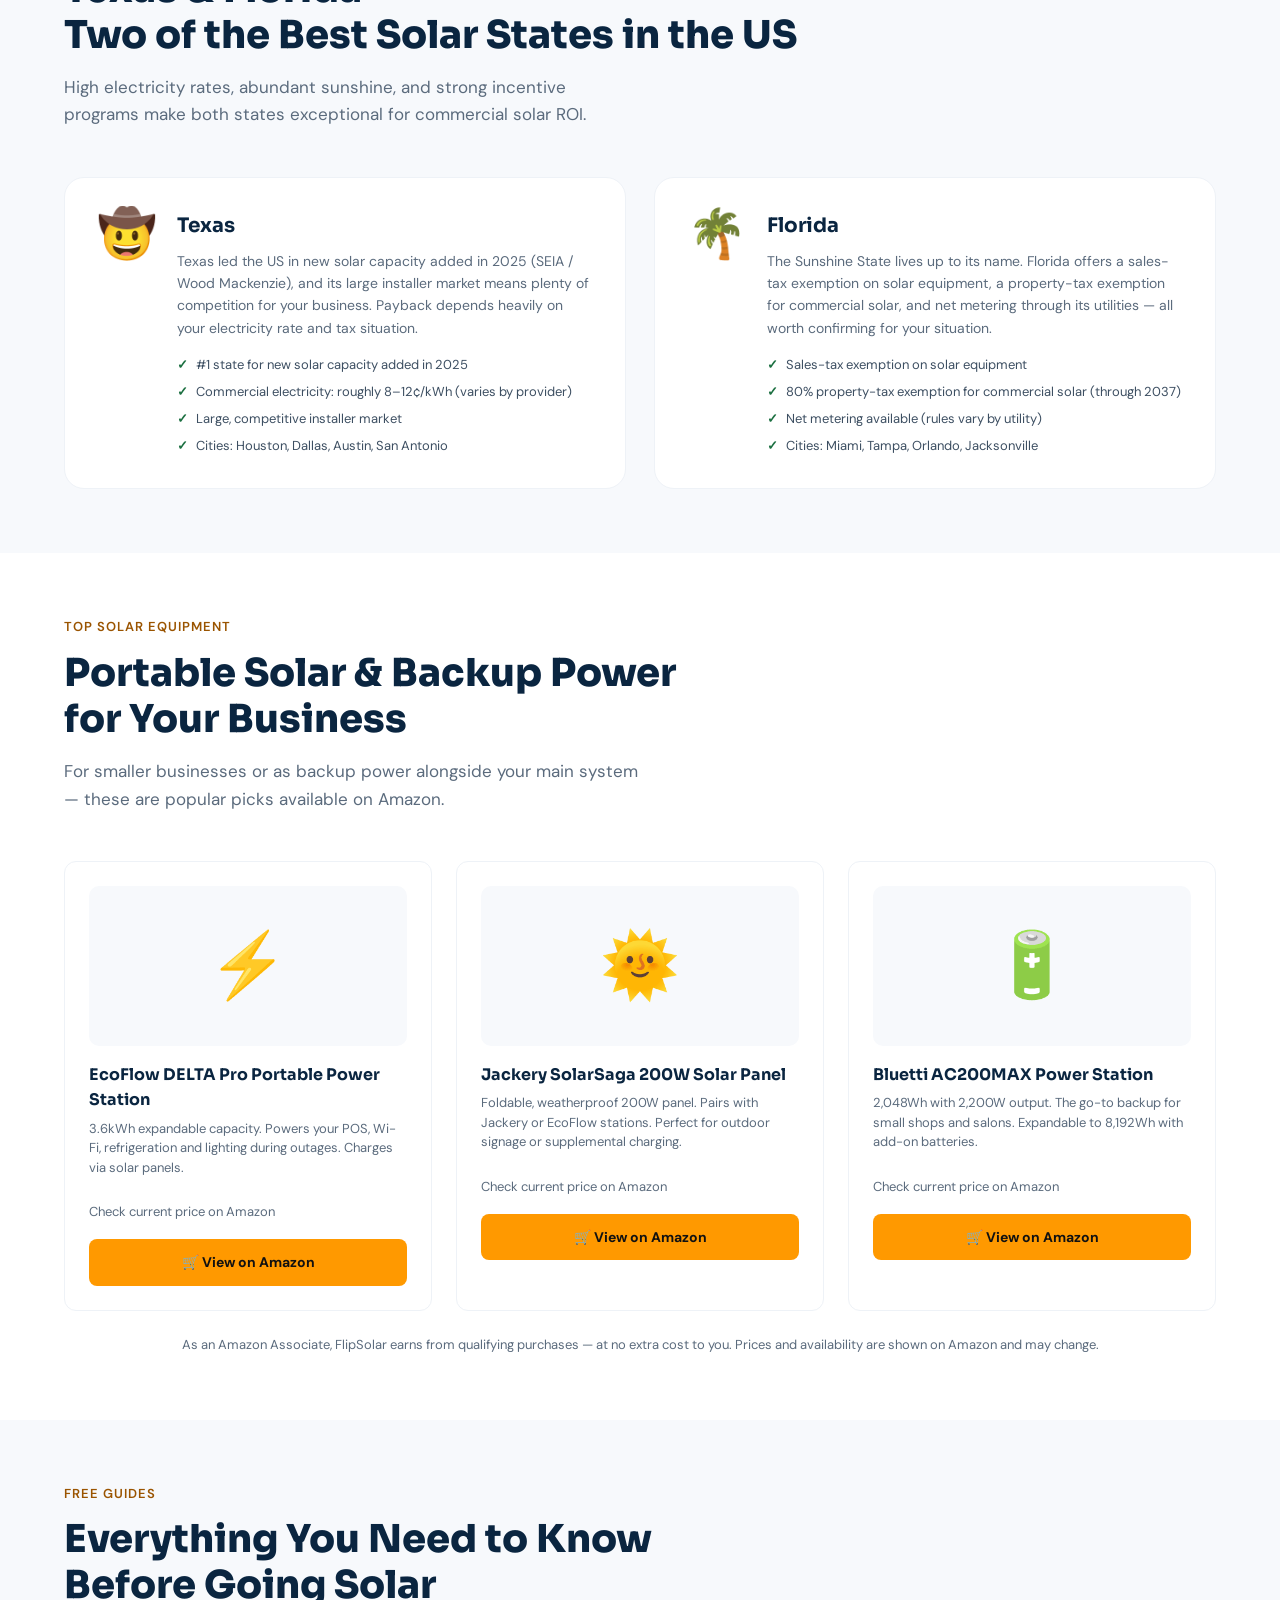
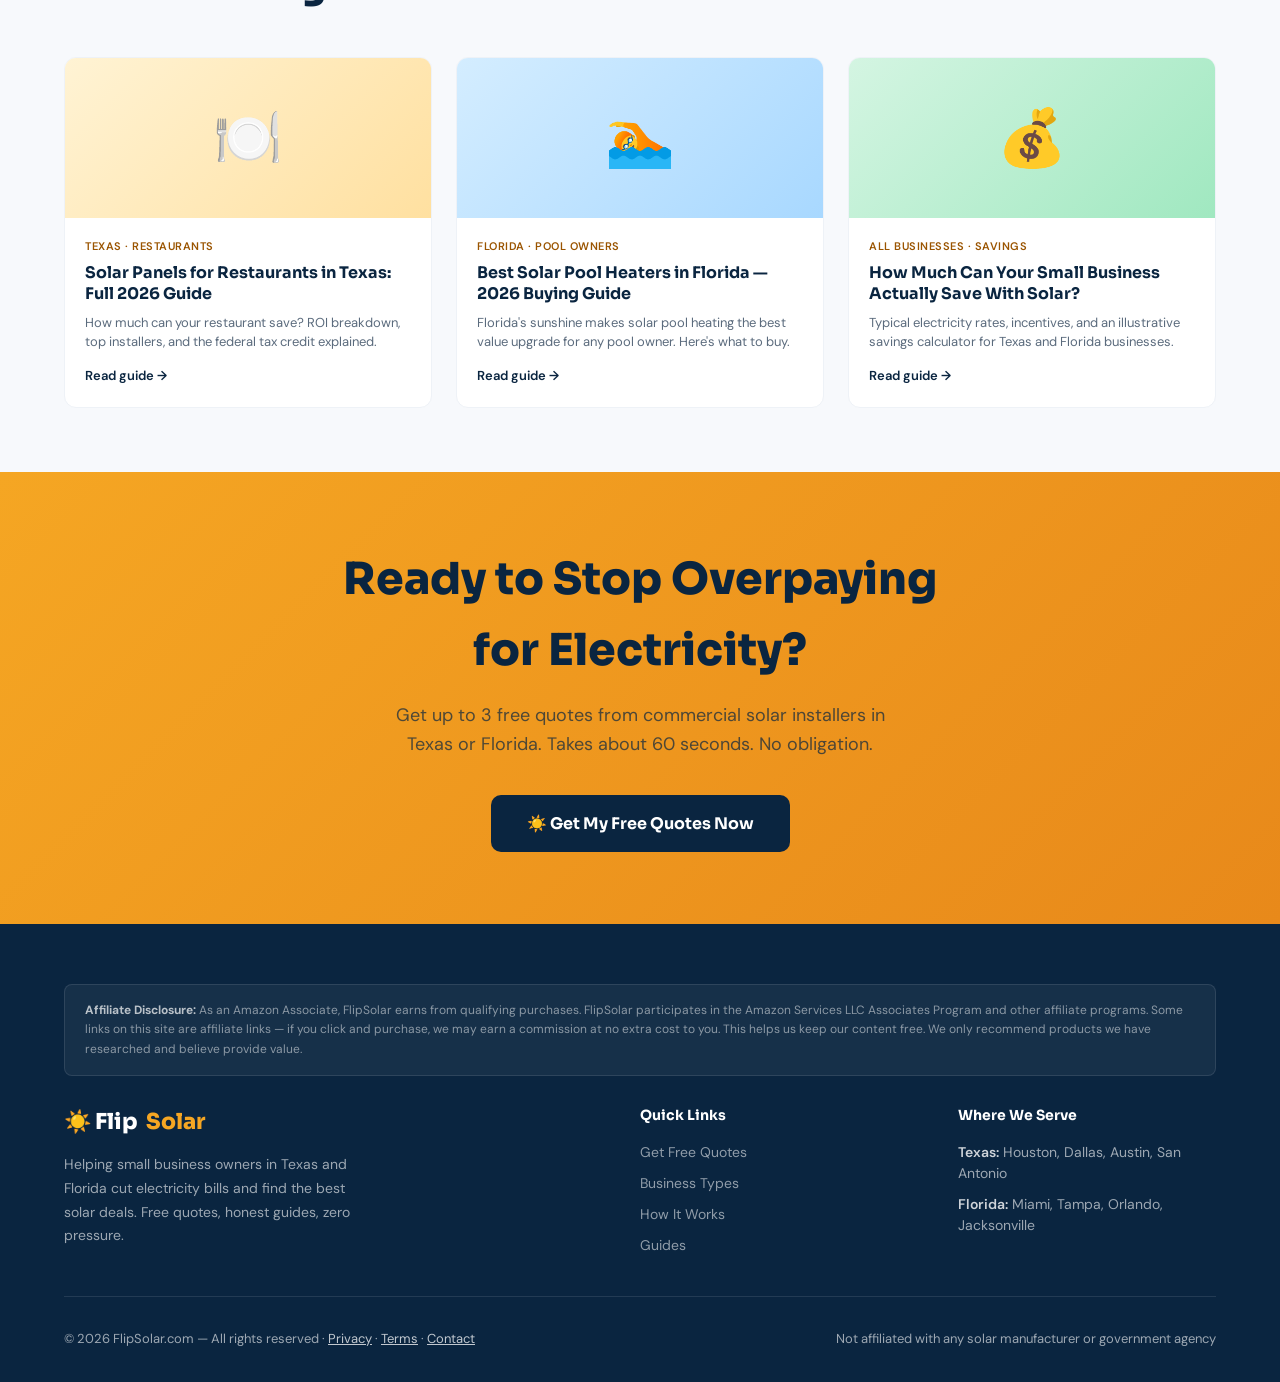
==== commit 6652830a: "Add files via upload" ====
--- a/index.html
+++ b/index.html
@@ -176,6 +176,8 @@
   </div>
 </nav>
 
+<main id="main">
+
 <section class="hero" aria-labelledby="hero-heading">
   <div class="hero-content">
     <div class="hero-badge">
@@ -442,6 +444,8 @@
 </section>
 
 <!-- ═══ FOOTER ═══ -->
+</main>
+
 <footer>
   <div class="affiliate-disclosure">
     <strong style="color:rgba(255,255,255,0.7)">Affiliate Disclosure:</strong> As an Amazon Associate, FlipSolar earns from qualifying purchases. FlipSolar participates in the Amazon Services LLC Associates Program and other affiliate programs. Some links on this site are affiliate links — if you click and purchase, we may earn a commission at no extra cost to you. This helps us keep our content free. We only recommend products we have researched and believe provide value.
@@ -452,7 +456,7 @@
       <p class="footer-desc">Helping small business owners in Texas and Florida cut electricity bills and find the best solar deals. Free quotes, honest guides, zero pressure.</p>
     </div>
     <div>
-      <h4>Quick Links</h4>
+      <h3>Quick Links</h3>
       <ul>
         <li><a href="#get-quotes">Get Free Quotes</a></li>
         <li><a href="#businesses">Business Types</a></li>
@@ -461,7 +465,7 @@
       </ul>
     </div>
     <div>
-      <h4>Where We Serve</h4>
+      <h3>Where We Serve</h3>
       <ul>
         <li><strong>Texas:</strong> Houston, Dallas, Austin, San Antonio</li>
         <li><strong>Florida:</strong> Miami, Tampa, Orlando, Jacksonville</li>
--- a/css/style.css
+++ b/css/style.css
@@ -11,7 +11,9 @@
   --off-white: #F7F9FC;
   --grey-100: #EEF2F7;
   --grey-300: #C4CDD8;
-  --grey-500: #7A8899;
+  --grey-500: #5B6B7D;      /* darkened from #7A8899 for WCAG AA text contrast */
+  --sun-text: #9A5400;      /* orange that is readable as text on light backgrounds */
+  --grass-text: #1B6F40;    /* green that is readable as text on light backgrounds */
   --grey-700: #3D4F62;
   --text: #0A2540;
   --radius: 12px;
@@ -260,7 +262,7 @@
   font-weight: 600;
   letter-spacing: 1px;
   text-transform: uppercase;
-  color: var(--sun-deep);
+  color: var(--sun-text);
   margin-bottom: 12px;
 }
 
@@ -373,7 +375,7 @@
   margin-top: 10px;
   font-size: 12px;
   font-weight: 600;
-  color: var(--grass);
+  color: var(--grass-text);
   background: rgba(45,158,95,0.08);
   padding: 3px 10px;
   border-radius: 20px;
@@ -487,7 +489,7 @@
 
 .state-fact::before {
   content: '✓';
-  color: var(--grass);
+  color: var(--grass-text);
   font-weight: 700;
 }
 
@@ -653,7 +655,7 @@
   font-weight: 600;
   text-transform: uppercase;
   letter-spacing: 0.5px;
-  color: var(--sun-deep);
+  color: var(--sun-text);
   margin-bottom: 8px;
 }
 
@@ -714,7 +716,7 @@
 
 .footer-desc { font-size: 14px; line-height: 1.7; max-width: 300px; }
 
-footer h4 {
+footer h4, footer h3 {
   font-family: 'Sora', sans-serif;
   font-size: 14px;
   font-weight: 700;
@@ -902,7 +904,8 @@
 .legal-body h2 { font-family: 'Sora', sans-serif; font-size: 20px; margin: 36px 0 10px; }
 .legal-body p, .legal-body li { font-size: 16px; }
 .legal-body ul { padding-left: 22px; }
-.legal-body a { color: var(--sun-deep); }
+.legal-body a:not(.btn-primary) { color: var(--sun-text); }
+.legal-body a.btn-primary { color: var(--white); text-decoration: none; }
 .thanks-steps { counter-reset: s; list-style: none; padding: 0; }
 .thanks-steps li { counter-increment: s; position: relative; padding: 4px 0 18px 52px; }
 .thanks-steps li::before { content: counter(s); position: absolute; left: 0; top: 0; width: 36px; height: 36px; border-radius: 50%; background: var(--sun); color: var(--sky); font-weight: 800; display: flex; align-items: center; justify-content: center; }
